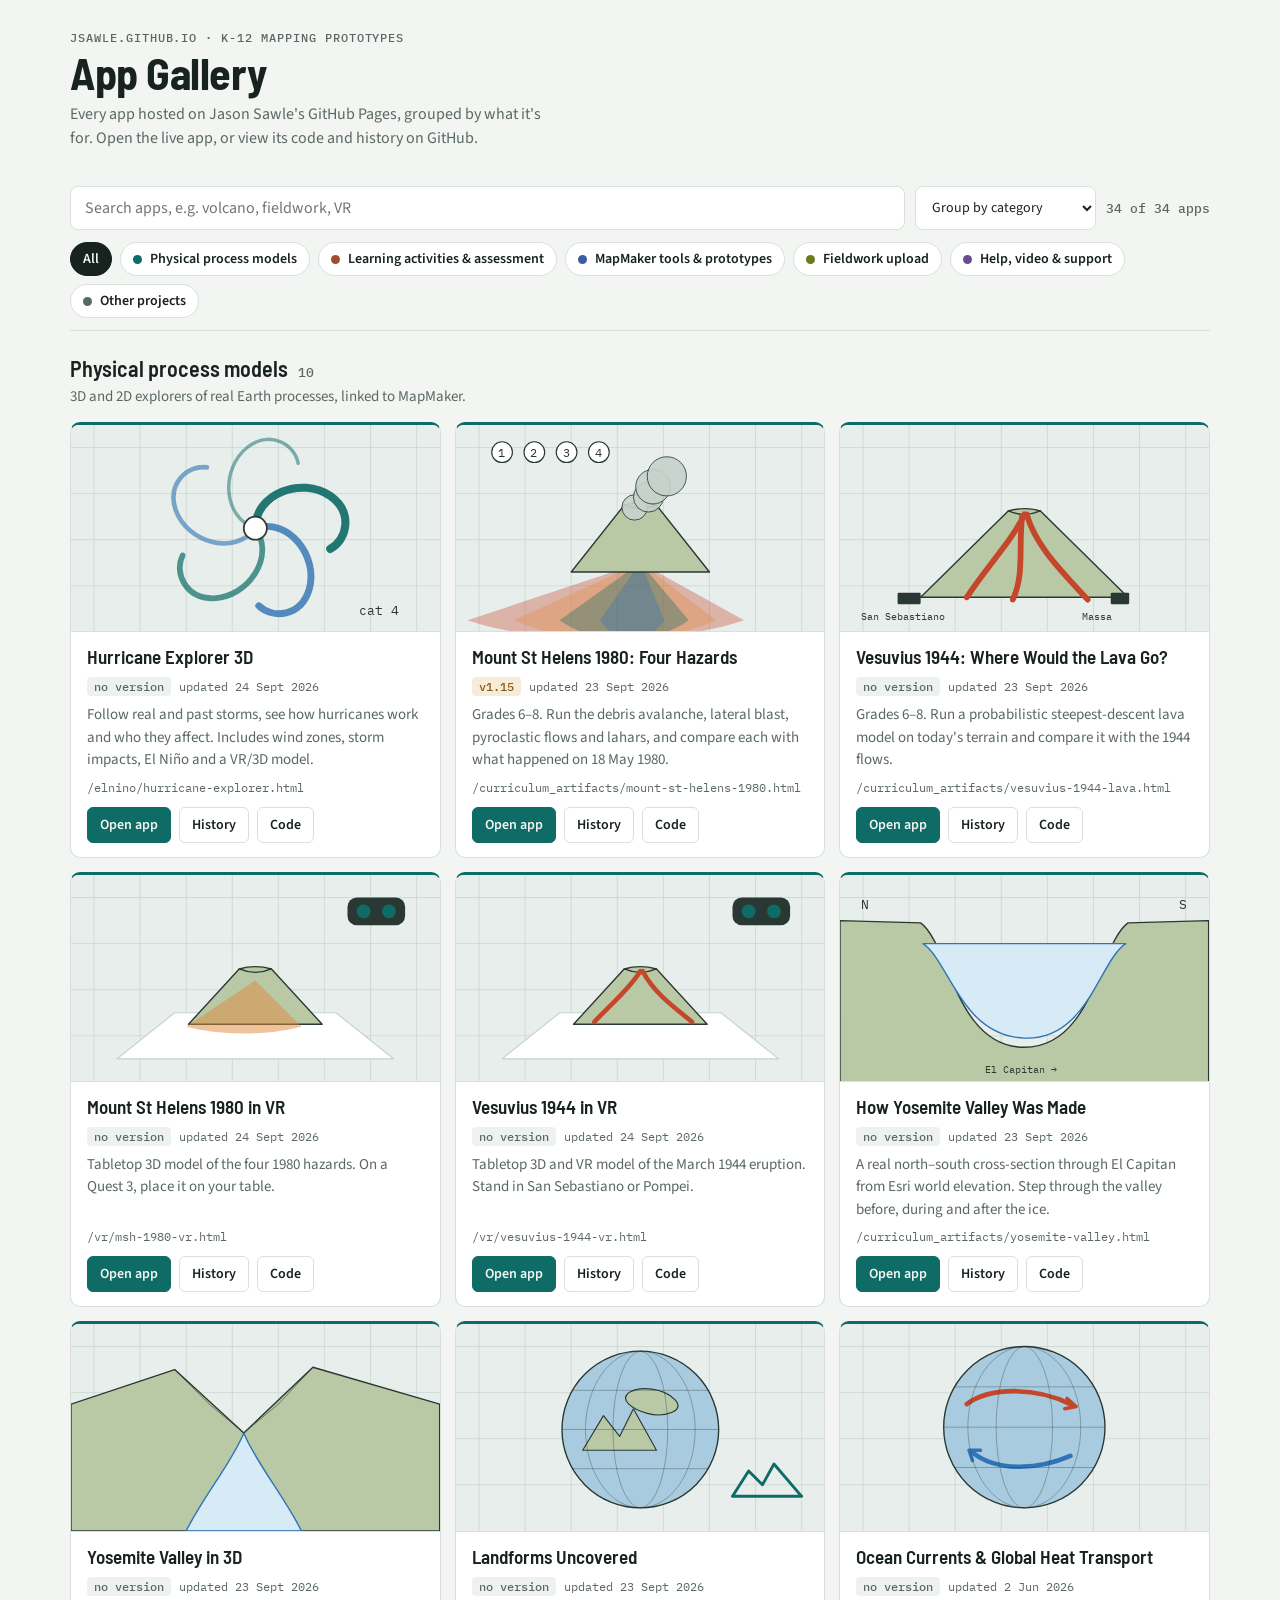
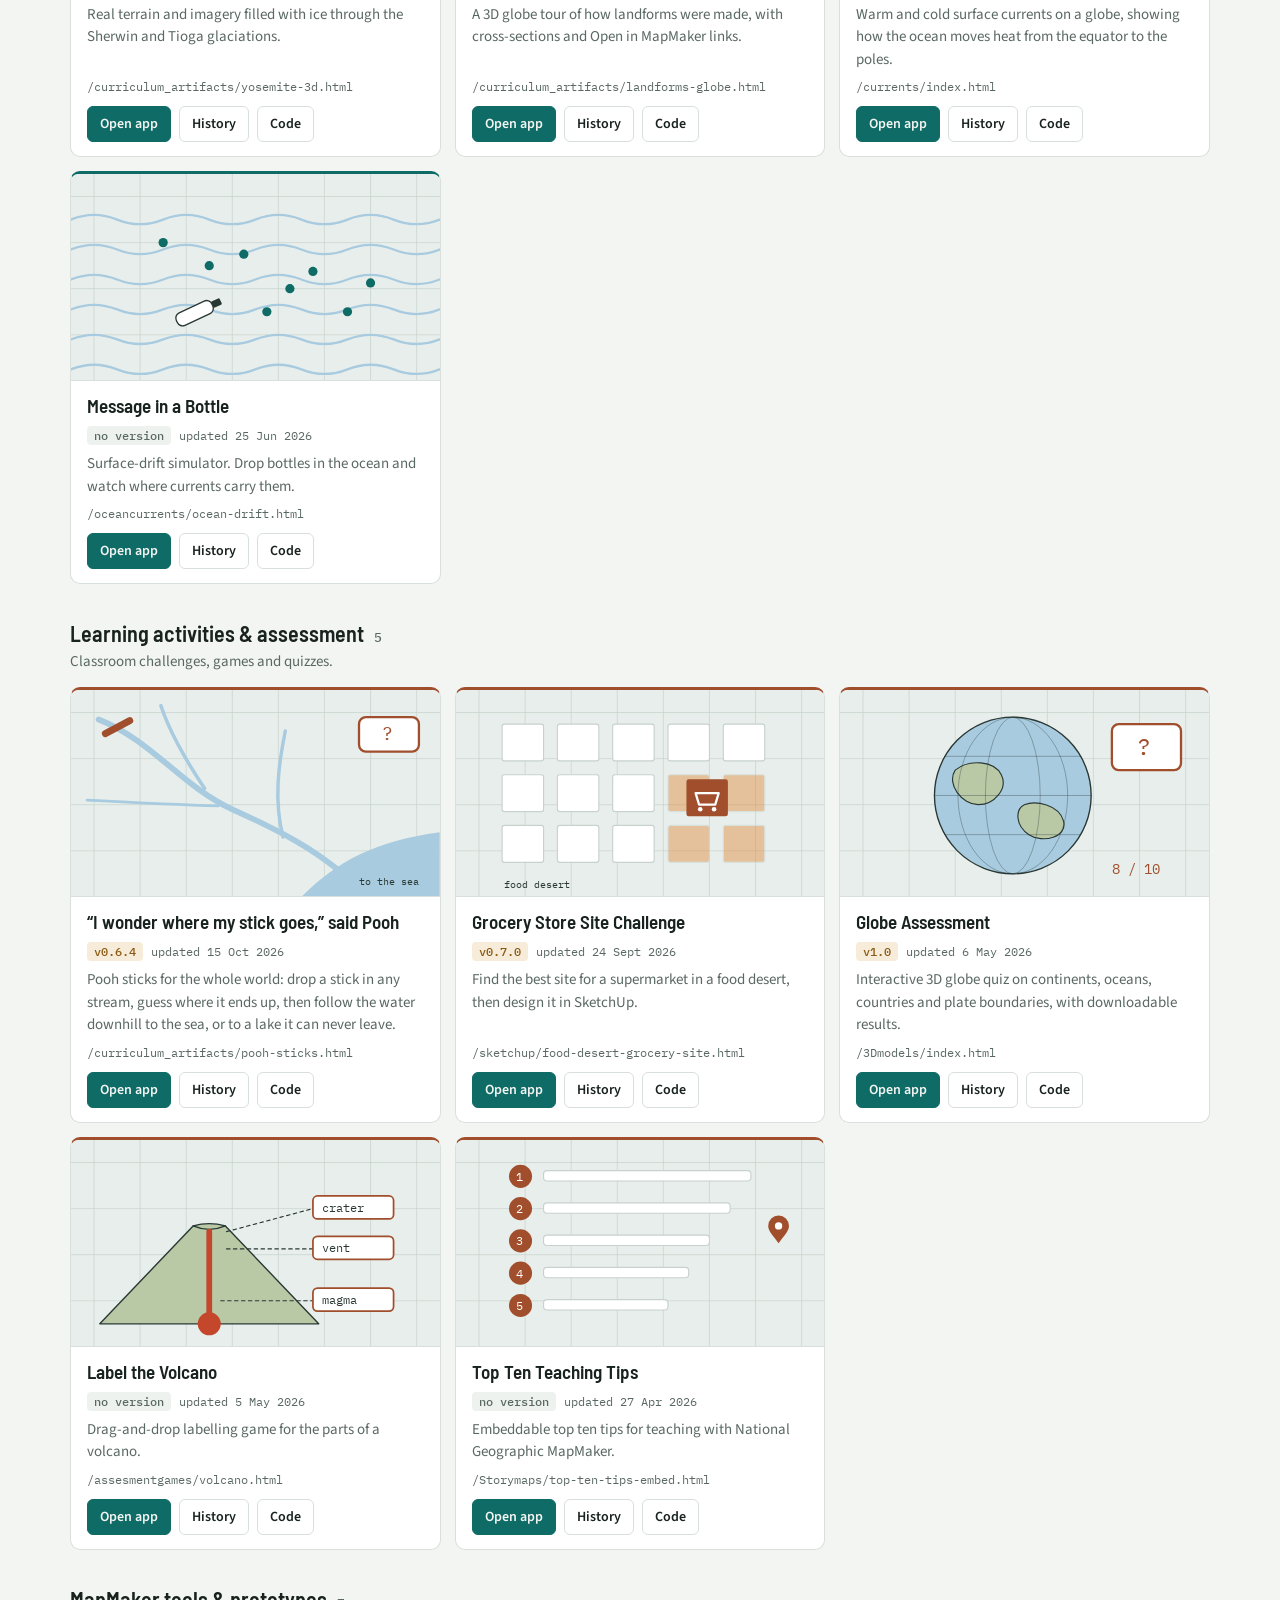
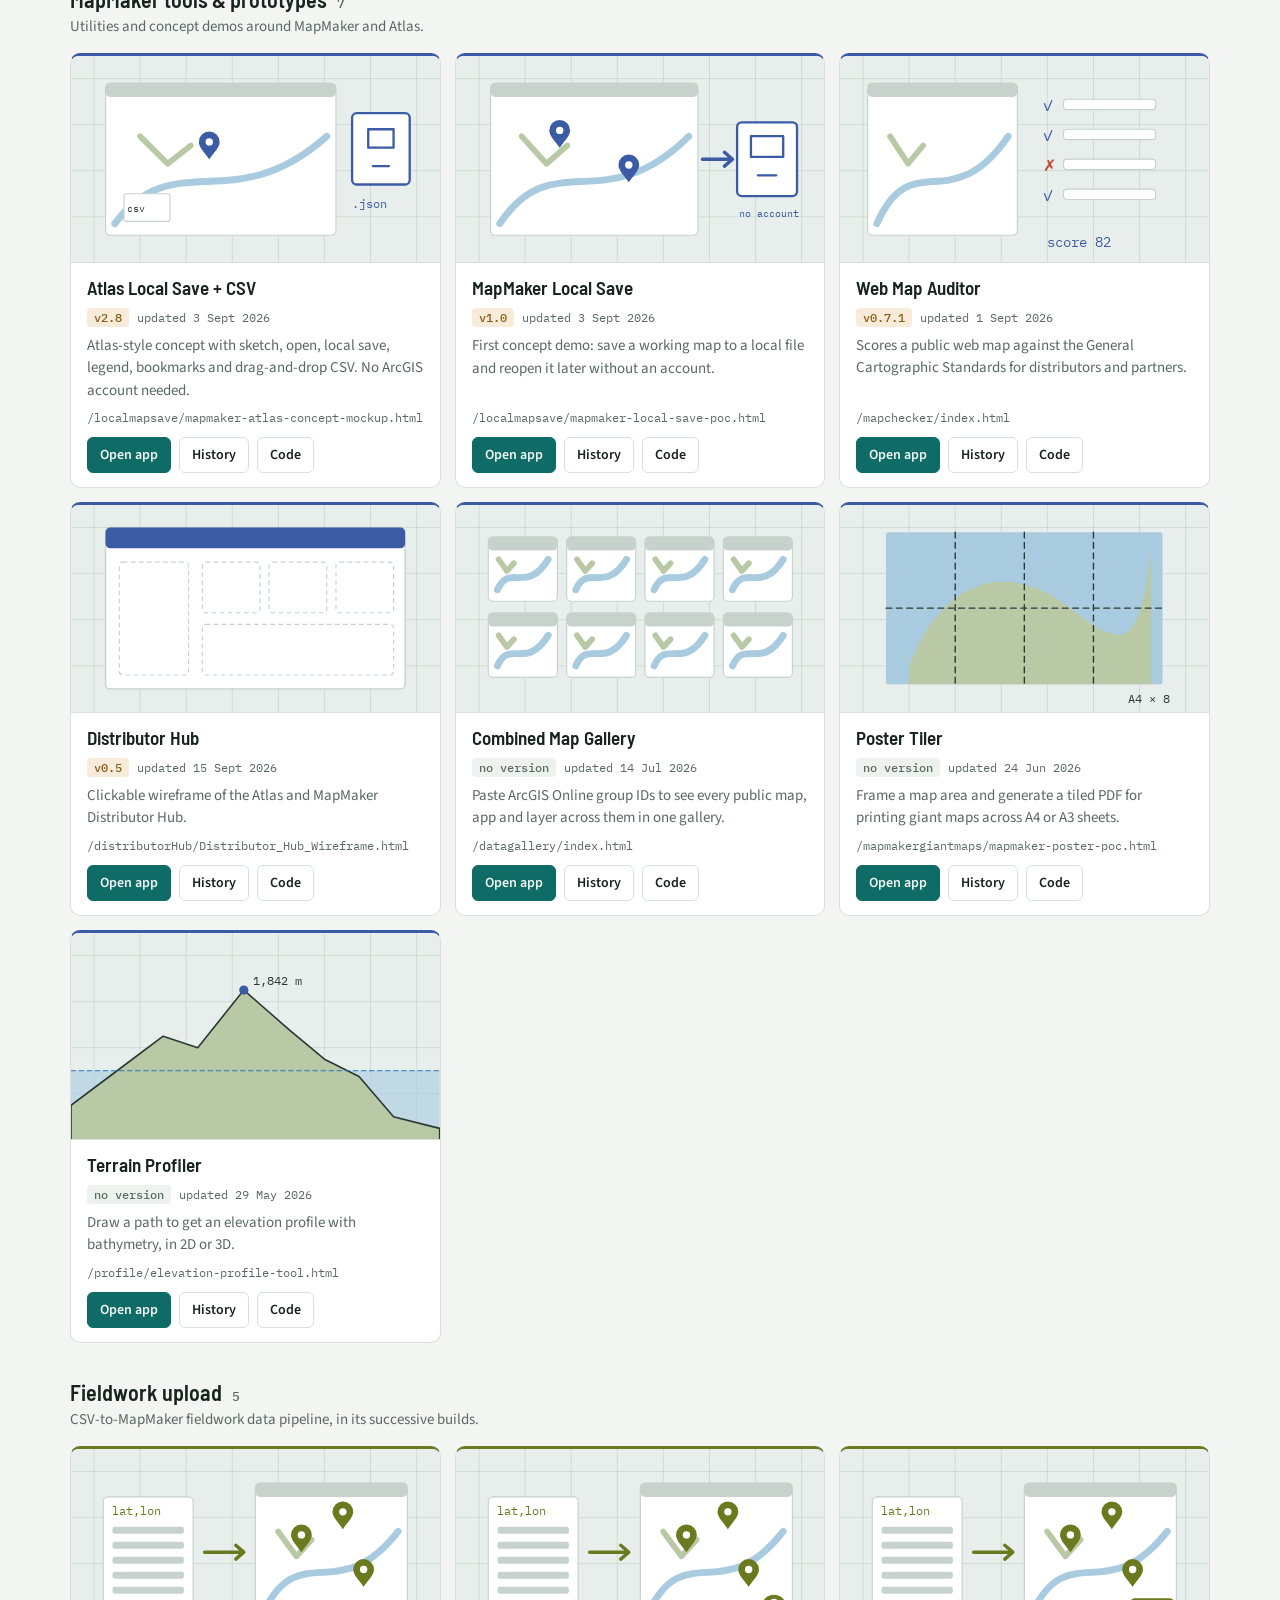
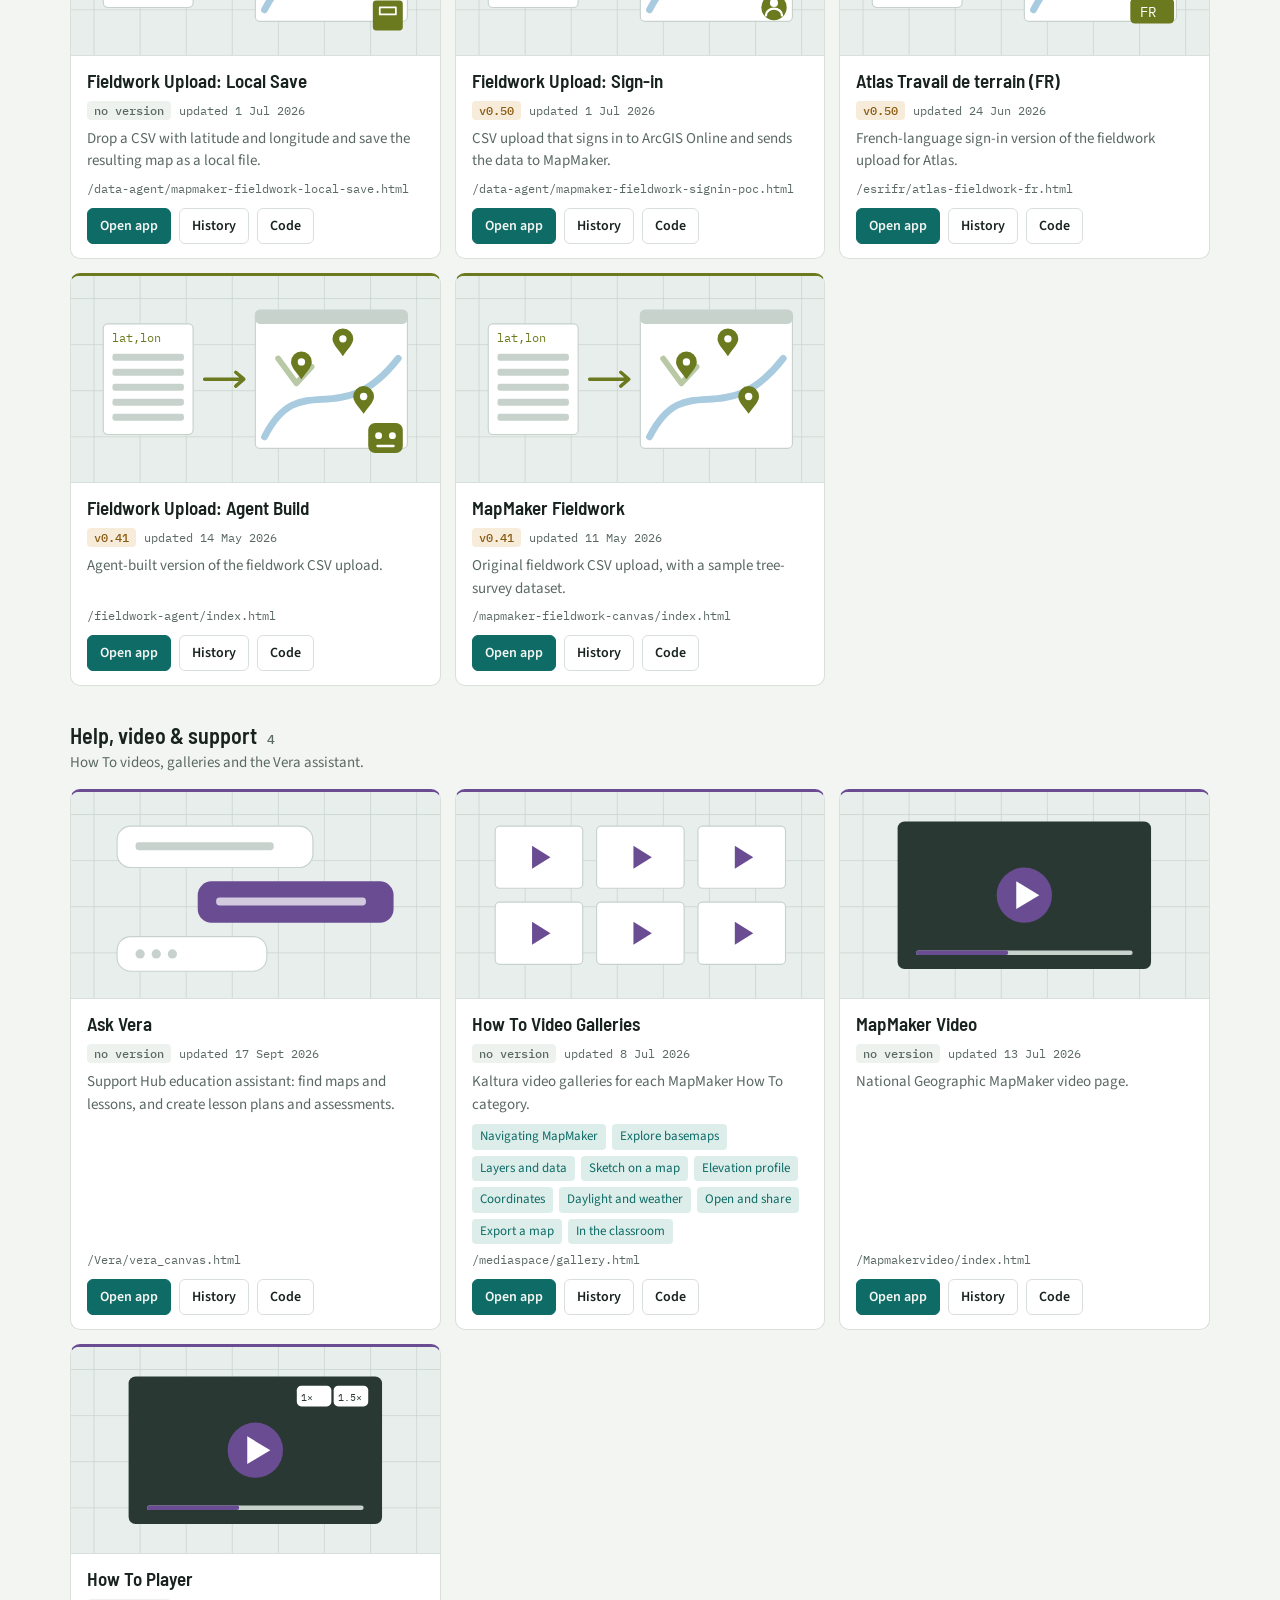
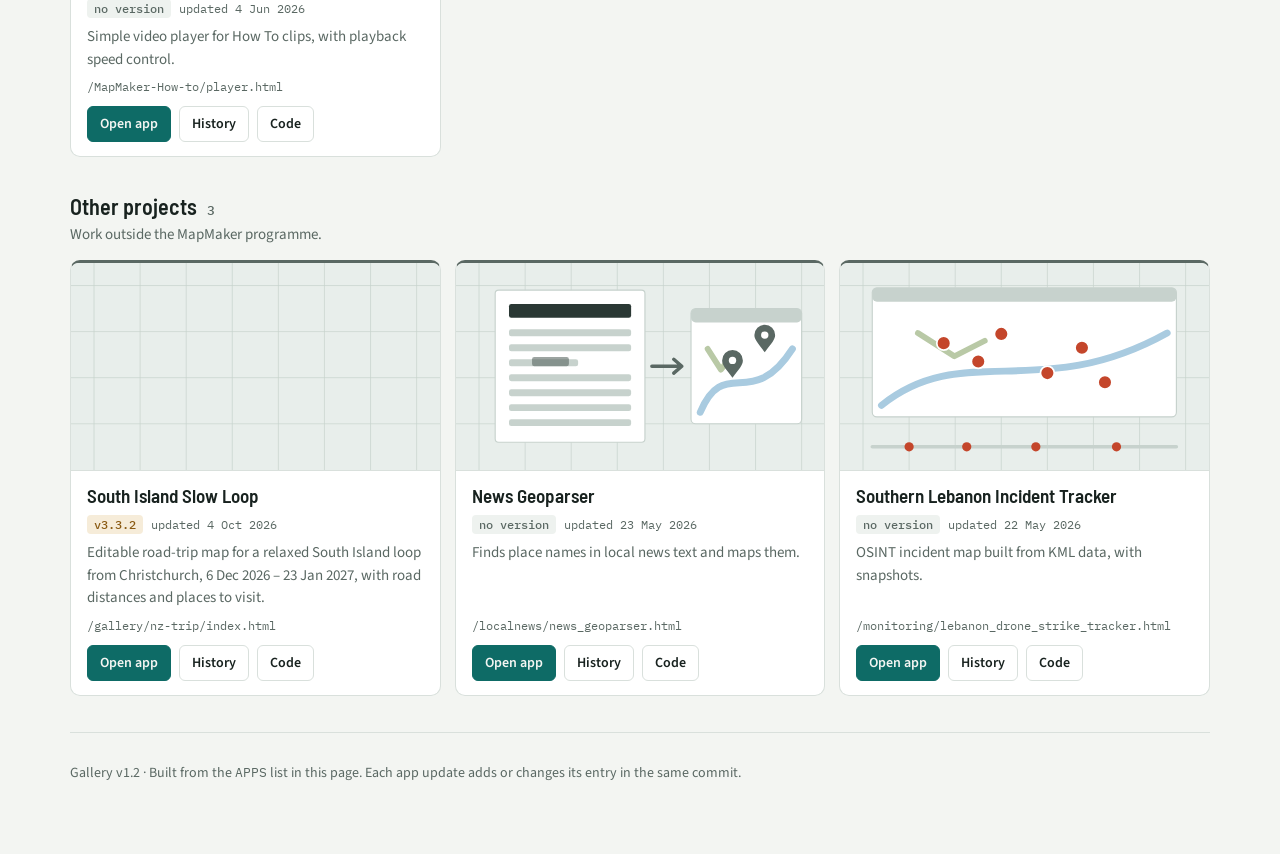
==== index.html @ 04ed4197 "Gallery: Pooh sticks card to v0.6.4 Co-Authored-By: Claude Opus 5.5 <noreply@anthropic.com> Claude-S" ====
<!doctype html>
<html lang="en"><head><meta charset="utf-8"><meta name="viewport" content="width=device-width,initial-scale=1,viewport-fit=cover">
<title>Jason's App Gallery</title>
<link rel="preconnect" href="https://fonts.googleapis.com">
<link rel="preconnect" href="https://fonts.gstatic.com" crossorigin>
<link rel="stylesheet" href="https://fonts.googleapis.com/css2?family=Barlow+Semi+Condensed:wght@500;600;700&family=Source+Sans+3:wght@400;600&family=IBM+Plex+Mono:wght@400;500&display=swap">
<style>
:root{
  --bg:#F3F5F2; --surface:#FFFFFF; --ink:#18221F; --muted:#5A6863; --line:#D9E0DC;
  --accent:#0E6B66; --accent-soft:#DCEDEA; --chip:#EEF2EF; --ver:#8A5A12; --ver-bg:#F6ECD9;
  --c-process:#0E6B66; --c-tools:#3B5BA5; --c-field:#6B7A1E; --c-learn:#A04E2C; --c-help:#6A4C93; --c-other:#5A6863;
  --display:"Barlow Semi Condensed","Arial Narrow",system-ui,sans-serif;
  --body:"Source Sans 3",system-ui,-apple-system,"Segoe UI",sans-serif;
  --mono:"IBM Plex Mono",ui-monospace,Menlo,Consolas,monospace;
}
@media (prefers-color-scheme:dark){:root:not([data-theme="light"]){
  color-scheme:dark;
  --bg:#101614; --surface:#18201D; --ink:#E4EBE8; --muted:#97A6A0; --line:#2A3531;
  --accent:#5CC3B9; --accent-soft:#1D3431; --chip:#212B28; --ver:#E3B568; --ver-bg:#33291A;
  --c-process:#5CC3B9; --c-tools:#8EA8E6; --c-field:#B9C766; --c-learn:#E39472; --c-help:#B79BDF; --c-other:#97A6A0;
}}
:root[data-theme="dark"]{
  color-scheme:dark;
  --bg:#101614; --surface:#18201D; --ink:#E4EBE8; --muted:#97A6A0; --line:#2A3531;
  --accent:#5CC3B9; --accent-soft:#1D3431; --chip:#212B28; --ver:#E3B568; --ver-bg:#33291A;
  --c-process:#5CC3B9; --c-tools:#8EA8E6; --c-field:#B9C766; --c-learn:#E39472; --c-help:#B79BDF; --c-other:#97A6A0;
}
*{box-sizing:border-box}
body{background:var(--bg);color:var(--ink);font:16px/1.5 var(--body);margin:0}
.wrap{max-width:1180px;margin:0 auto;padding-inline:20px;padding-block:32px 56px}
header{display:grid;gap:6px;margin-bottom:24px}
.eyebrow{font:500 12px/1 var(--mono);letter-spacing:.08em;text-transform:uppercase;color:var(--muted)}
h1{font:700 clamp(30px,5vw,44px)/1.05 var(--display);margin:0;letter-spacing:-.01em;text-wrap:balance}
.lede{color:var(--muted);margin:0;max-width:62ch}
.controls{display:grid;gap:12px;position:sticky;top:env(safe-area-inset-top,0px);z-index:5;background:var(--bg);padding-block:12px;border-bottom:1px solid var(--line);margin-bottom:24px}
.search{display:flex;gap:10px;flex-wrap:wrap;align-items:center}
#q{flex:1 1 260px;min-width:0;font:16px var(--body);padding:10px 14px;border:1px solid var(--line);border-radius:8px;background:var(--surface);color:var(--ink)}
#q:focus-visible,button:focus-visible,a:focus-visible,select:focus-visible{outline:2px solid var(--accent);outline-offset:2px}
#sort{font:14px var(--body);padding:10px 12px;border:1px solid var(--line);border-radius:8px;background:var(--surface);color:var(--ink)}
.count{font:500 13px var(--mono);color:var(--muted);white-space:nowrap}
.chips{display:flex;gap:8px;flex-wrap:wrap}
.chip{font:600 14px var(--body);padding:6px 12px;border-radius:999px;border:1px solid var(--line);background:var(--surface);color:var(--ink);cursor:pointer;display:inline-flex;gap:8px;align-items:center}
.chip .dot{width:9px;height:9px;border-radius:50%;background:var(--cc,var(--muted))}
.chip[aria-pressed="true"]{background:var(--ink);color:var(--bg);border-color:var(--ink)}
section{margin-bottom:36px}
section h2{font:600 22px/1.2 var(--display);margin:0 0 4px;display:flex;gap:10px;align-items:baseline}
section h2 .n{font:500 13px var(--mono);color:var(--muted)}
section .sub{color:var(--muted);margin:0 0 14px;font-size:15px}
.grid{display:grid;grid-template-columns:repeat(auto-fill,minmax(280px,1fr));gap:14px}
.card{background:var(--surface);border:1px solid var(--line);border-radius:10px;padding:16px 16px 14px;display:flex;flex-direction:column;gap:8px;border-top:3px solid var(--cc)}
.card h3{font:600 19px/1.2 var(--display);margin:0}
.card h3 a{color:var(--ink);text-decoration:none}
.card h3 a:hover{color:var(--accent);text-decoration:underline}
.card p{margin:0;color:var(--muted);font-size:15px;flex:1}
.meta{display:flex;gap:8px;flex-wrap:wrap;align-items:center;font:12px var(--mono);color:var(--muted)}
.ver{background:var(--ver-bg);color:var(--ver);padding:2px 7px;border-radius:4px;font-weight:500}
.ver.none{background:var(--chip);color:var(--muted)}
.path{font:12px var(--mono);color:var(--muted);overflow-wrap:anywhere}
.actions{display:flex;gap:8px;flex-wrap:wrap;margin-top:4px}
.btn{font:600 14px var(--body);text-decoration:none;padding:7px 12px;border-radius:6px;border:1px solid var(--line);color:var(--ink);background:var(--surface)}
.btn.primary{background:var(--accent);border-color:var(--accent);color:var(--bg)}
.btn:hover{border-color:var(--accent)}
.sublinks{display:flex;flex-wrap:wrap;gap:6px}
.sublinks a{font-size:13px;color:var(--accent);background:var(--accent-soft);padding:3px 8px;border-radius:4px;text-decoration:none}
.sublinks a:hover{text-decoration:underline}
.empty{color:var(--muted);padding:24px 0}
.thumb{display:block;margin:-16px -16px 6px;aspect-ratio:16/9;max-width:calc(100% + 32px);overflow:hidden;border-radius:7px 7px 0 0;background:var(--tbg);border-bottom:1px solid var(--line)}
.thumb svg,.thumb img{display:block;width:100%;height:100%;object-fit:cover}
:root{--tbg:#E8EEEB;--t-line:#C7D2CD;--t-paper:#FFFFFF;--t-ink:#2A3834;--t-hot:#C4462B;--t-warm:#E08A3C;--t-cold:#2F74B5;--t-ice:#D6EBF5;--t-land:#B9C9A6;--t-water:#A9CBE0}
@media (prefers-color-scheme:dark){:root:not([data-theme="light"]){--tbg:#1C2522;--t-line:#2E3A36;--t-paper:#25302C;--t-ink:#C9D4CF;--t-hot:#E46B4E;--t-warm:#E9A45F;--t-cold:#6BA6DD;--t-ice:#35505E;--t-land:#4A5A3E;--t-water:#2C4A5E}}
:root[data-theme="dark"]{--tbg:#1C2522;--t-line:#2E3A36;--t-paper:#25302C;--t-ink:#C9D4CF;--t-hot:#E46B4E;--t-warm:#E9A45F;--t-cold:#6BA6DD;--t-ice:#35505E;--t-land:#4A5A3E;--t-water:#2C4A5E}
@media (prefers-reduced-motion:no-preference){.thumb svg{transition:transform .3s}.card:hover .thumb svg{transform:scale(1.03)}}
footer{border-top:1px solid var(--line);padding-top:16px;color:var(--muted);font-size:14px}
footer code{font:13px var(--mono)}
@media (prefers-reduced-motion:no-preference){.card{transition:border-color .15s}.card:hover{border-color:var(--cc)}}
</style>
</head><body>

<div class="wrap">
  <header>
    <span class="eyebrow">jsawle.github.io · K-12 mapping prototypes</span>
    <h1>App Gallery</h1>
    <p class="lede">Every app hosted on Jason Sawle's GitHub Pages, grouped by what it's for. Open the live app, or view its code and history on GitHub.</p>
  </header>

  <div class="controls">
    <div class="search">
      <input id="q" type="search" placeholder="Search apps, e.g. volcano, fieldwork, VR" aria-label="Search apps">
      <select id="sort" aria-label="Sort">
        <option value="group">Group by category</option>
        <option value="recent">Most recently updated</option>
        <option value="name">A–Z</option>
      </select>
      <span class="count" id="count"></span>
    </div>
    <div class="chips" id="chips" role="group" aria-label="Filter by category"></div>
  </div>

  <main id="out"></main>

  <footer>
    <p>Gallery v1.2 · Built from the <code>APPS</code> list in this page. Each app update adds or changes its entry in the same commit.</p>
  </footer>
</div>

<script>
const BASE = "https://jsawle.github.io/";
const GH = "https://github.com/jsawle/";

const CATS = {
  process: {name:"Physical process models", sub:"3D and 2D explorers of real Earth processes, linked to MapMaker.", color:"--c-process"},
  learn:   {name:"Learning activities & assessment", sub:"Classroom challenges, games and quizzes.", color:"--c-learn"},
  tools:   {name:"MapMaker tools & prototypes", sub:"Utilities and concept demos around MapMaker and Atlas.", color:"--c-tools"},
  field:   {name:"Fieldwork upload", sub:"CSV-to-MapMaker fieldwork data pipeline, in its successive builds.", color:"--c-field"},
  help:    {name:"Help, video & support", sub:"How To videos, galleries and the Vera assistant.", color:"--c-help"},
  other:   {name:"Other projects", sub:"Work outside the MapMaker programme.", color:"--c-other"}
};

// One entry per app. version: the app's own version string, or "" if the page doesn't show one yet.
const APPS = [
  // Physical process models
  {cat:"process", title:"Hurricane Explorer 3D", repo:"elnino", path:"hurricane-explorer.html", version:"", updated:"2026-09-24", desc:"Follow real and past storms, see how hurricanes work and who they affect. Includes wind zones, storm impacts, El Niño and a VR/3D model.", tags:"hurricane storm weather el nino vr"},
  {cat:"process", title:"Mount St Helens 1980: Four Hazards", repo:"curriculum_artifacts", path:"mount-st-helens-1980.html", version:"1.15", updated:"2026-09-23", desc:"Grades 6–8. Run the debris avalanche, lateral blast, pyroclastic flows and lahars, and compare each with what happened on 18 May 1980.", tags:"volcano hazard lahar"},
  {cat:"process", title:"Vesuvius 1944: Where Would the Lava Go?", repo:"curriculum_artifacts", path:"vesuvius-1944-lava.html", version:"", updated:"2026-09-23", desc:"Grades 6–8. Run a probabilistic steepest-descent lava model on today's terrain and compare it with the 1944 flows.", tags:"volcano lava hazard"},
  {cat:"process", title:"Mount St Helens 1980 in VR", repo:"vr", path:"msh-1980-vr.html", version:"", updated:"2026-09-24", desc:"Tabletop 3D model of the four 1980 hazards. On a Quest 3, place it on your table.", tags:"volcano vr quest 3d"},
  {cat:"process", title:"Vesuvius 1944 in VR", repo:"vr", path:"vesuvius-1944-vr.html", version:"", updated:"2026-09-24", desc:"Tabletop 3D and VR model of the March 1944 eruption. Stand in San Sebastiano or Pompei.", tags:"volcano vr quest 3d lava"},
  {cat:"process", title:"How Yosemite Valley Was Made", repo:"curriculum_artifacts", path:"yosemite-valley.html", version:"", updated:"2026-09-23", desc:"A real north–south cross-section through El Capitan from Esri world elevation. Step through the valley before, during and after the ice.", tags:"glacier glaciation yosemite cross-section"},
  {cat:"process", title:"Yosemite Valley in 3D", repo:"curriculum_artifacts", path:"yosemite-3d.html", version:"", updated:"2026-09-23", desc:"Real terrain and imagery filled with ice through the Sherwin and Tioga glaciations.", tags:"glacier glaciation yosemite 3d"},
  {cat:"process", title:"Landforms Uncovered", repo:"curriculum_artifacts", path:"landforms-globe.html", version:"", updated:"2026-09-23", desc:"A 3D globe tour of how landforms were made, with cross-sections and Open in MapMaker links.", tags:"landforms globe geology"},
  {cat:"process", title:"Ocean Currents & Global Heat Transport", repo:"currents", path:"index.html", version:"", updated:"2026-06-02", desc:"Warm and cold surface currents on a globe, showing how the ocean moves heat from the equator to the poles.", tags:"ocean currents climate globe"},
  {cat:"process", title:"Message in a Bottle", repo:"oceancurrents", path:"ocean-drift.html", version:"", updated:"2026-06-25", desc:"Surface-drift simulator. Drop bottles in the ocean and watch where currents carry them.", tags:"ocean drift currents simulation"},

  // Learning activities
  {cat:"learn", title:"“I wonder where my stick goes,” said Pooh", repo:"curriculum_artifacts", path:"pooh-sticks.html", version:"0.6.4", updated:"2026-10-15", desc:"Pooh sticks for the whole world: drop a stick in any stream, guess where it ends up, then follow the water downhill to the sea, or to a lake it can never leave.", tags:"rivers stream drainage basin watershed sea ocean game poohsticks pooh prediction elevation flow"},
  {cat:"learn", title:"Grocery Store Site Challenge", repo:"sketchup", path:"food-desert-grocery-site.html", version:"0.7.0", updated:"2026-09-24", desc:"Find the best site for a supermarket in a food desert, then design it in SketchUp.", tags:"sketchup food desert site selection 3d"},
  {cat:"learn", title:"Globe Assessment", repo:"3Dmodels", path:"index.html", version:"1.0", updated:"2026-05-06", desc:"Interactive 3D globe quiz on continents, oceans, countries and plate boundaries, with downloadable results.", tags:"quiz assessment globe plates"},
  {cat:"learn", title:"Label the Volcano", repo:"assesmentgames", path:"volcano.html", version:"", updated:"2026-05-05", desc:"Drag-and-drop labelling game for the parts of a volcano.", tags:"volcano game assessment"},
  {cat:"learn", title:"Top Ten Teaching Tips", repo:"Storymaps", path:"top-ten-tips-embed.html", version:"", updated:"2026-04-27", desc:"Embeddable top ten tips for teaching with National Geographic MapMaker.", tags:"teaching tips storymap"},

  // Tools & prototypes
  {cat:"tools", title:"Atlas Local Save + CSV", repo:"localmapsave", path:"mapmaker-atlas-concept-mockup.html", version:"2.8", updated:"2026-09-03", desc:"Atlas-style concept with sketch, open, local save, legend, bookmarks and drag-and-drop CSV. No ArcGIS account needed.", tags:"local save coppa account csv atlas"},
  {cat:"tools", title:"MapMaker Local Save", repo:"localmapsave", path:"mapmaker-local-save-poc.html", version:"1.0", updated:"2026-09-03", desc:"First concept demo: save a working map to a local file and reopen it later without an account.", tags:"local save coppa account"},
  {cat:"tools", title:"Web Map Auditor", repo:"mapchecker", path:"index.html", version:"0.7.1", updated:"2026-09-01", desc:"Scores a public web map against the General Cartographic Standards for distributors and partners.", tags:"quality checker audit cartography distributor"},
  {cat:"tools", title:"Distributor Hub", repo:"distributorHub", path:"Distributor_Hub_Wireframe.html", version:"0.5", updated:"2026-09-15", desc:"Clickable wireframe of the Atlas and MapMaker Distributor Hub.", tags:"distributor wireframe hub"},
  {cat:"tools", title:"Combined Map Gallery", repo:"datagallery", path:"index.html", version:"", updated:"2026-07-14", desc:"Paste ArcGIS Online group IDs to see every public map, app and layer across them in one gallery.", tags:"gallery groups agol"},
  {cat:"tools", title:"Poster Tiler", repo:"mapmakergiantmaps", path:"mapmaker-poster-poc.html", version:"", updated:"2026-06-24", desc:"Frame a map area and generate a tiled PDF for printing giant maps across A4 or A3 sheets.", tags:"poster print giant maps pdf"},
  {cat:"tools", title:"Terrain Profiler", repo:"profile", path:"elevation-profile-tool.html", version:"", updated:"2026-05-29", desc:"Draw a path to get an elevation profile with bathymetry, in 2D or 3D.", tags:"elevation profile terrain bathymetry"},

  // Fieldwork
  {cat:"field", title:"Fieldwork Upload: Local Save", repo:"data-agent", path:"mapmaker-fieldwork-local-save.html", version:"", updated:"2026-07-01", desc:"Drop a CSV with latitude and longitude and save the resulting map as a local file.", tags:"fieldwork csv upload local save"},
  {cat:"field", title:"Fieldwork Upload: Sign-in", repo:"data-agent", path:"mapmaker-fieldwork-signin-poc.html", version:"0.50", updated:"2026-07-01", desc:"CSV upload that signs in to ArcGIS Online and sends the data to MapMaker.", tags:"fieldwork csv upload sign-in"},
  {cat:"field", title:"Atlas Travail de terrain (FR)", repo:"esrifr", path:"atlas-fieldwork-fr.html", version:"0.50", updated:"2026-06-24", desc:"French-language sign-in version of the fieldwork upload for Atlas.", tags:"fieldwork french francais csv"},
  {cat:"field", title:"Fieldwork Upload: Agent Build", repo:"fieldwork-agent", path:"index.html", version:"0.41", updated:"2026-05-14", desc:"Agent-built version of the fieldwork CSV upload.", tags:"fieldwork csv agent"},
  {cat:"field", title:"MapMaker Fieldwork", repo:"mapmaker-fieldwork-canvas", path:"index.html", version:"0.41", updated:"2026-05-11", desc:"Original fieldwork CSV upload, with a sample tree-survey dataset.", tags:"fieldwork csv canvas"},

  // Help & video
  {cat:"help", title:"Ask Vera", repo:"Vera", path:"vera_canvas.html", version:"", updated:"2026-09-17", desc:"Support Hub education assistant: find maps and lessons, and create lesson plans and assessments.", tags:"vera copilot assistant ai"},
  {cat:"help", title:"How To Video Galleries", repo:"mediaspace", path:"gallery.html", version:"", updated:"2026-07-08", desc:"Kaltura video galleries for each MapMaker How To category.", tags:"video how to kaltura mediaspace",
    sub:[["Navigating MapMaker","navigating-mapmaker.html"],["Explore basemaps","explore-basemaps.html"],["Layers and data","explore-layers-and-data.html"],["Sketch on a map","sketch-on-a-map.html"],["Elevation profile","create-an-elevation-profile.html"],["Coordinates","measuring-and-using-coordinates.html"],["Daylight and weather","simulate-daylight-and-weather.html"],["Open and share","open-and-share-maps.html"],["Export a map","export-a-map.html"],["In the classroom","mapmaker-in-the-classroom.html"]]},
  {cat:"help", title:"MapMaker Video", repo:"Mapmakervideo", path:"index.html", version:"", updated:"2026-07-13", desc:"National Geographic MapMaker video page.", tags:"video"},
  {cat:"help", title:"How To Player", repo:"MapMaker-How-to", path:"player.html", version:"", updated:"2026-06-04", desc:"Simple video player for How To clips, with playback speed control.", tags:"video player how to"},

  // Other
  {cat:"other", title:"South Island Slow Loop", repo:"gallery", path:"nz-trip/index.html", version:"3.3.2", updated:"2026-10-04", desc:"Editable road-trip map for a relaxed South Island loop from Christchurch, 6 Dec 2026 – 23 Jan 2027, with road distances and places to visit.", tags:"new zealand travel itinerary road trip maplibre"},
  {cat:"other", title:"News Geoparser", repo:"localnews", path:"news_geoparser.html", version:"", updated:"2026-05-23", desc:"Finds place names in local news text and maps them.", tags:"news nlp geoparse"},
  {cat:"other", title:"Southern Lebanon Incident Tracker", repo:"monitoring", path:"lebanon_drone_strike_tracker.html", version:"", updated:"2026-05-22", desc:"OSINT incident map built from KML data, with snapshots.", tags:"osint incidents tracker"}
];

// Thumbnail illustration per app (repo/path -> motif). Add `img:"thumbs/name.png"` to an APPS entry to use a real screenshot instead.
const THUMBS = {
  "elnino/hurricane-explorer.html":"hurricane",
  "curriculum_artifacts/mount-st-helens-1980.html":"hazards",
  "curriculum_artifacts/vesuvius-1944-lava.html":"lava",
  "vr/msh-1980-vr.html":"vrhazards",
  "vr/vesuvius-1944-vr.html":"vrlava",
  "curriculum_artifacts/yosemite-valley.html":"xsec",
  "curriculum_artifacts/yosemite-3d.html":"valley3d",
  "curriculum_artifacts/landforms-globe.html":"landforms",
  "currents/index.html":"currents",
  "oceancurrents/ocean-drift.html":"drift",
  "sketchup/food-desert-grocery-site.html":"grocery",
  "3Dmodels/index.html":"quizglobe",
  "assesmentgames/volcano.html":"labelvolcano",
  "Storymaps/top-ten-tips-embed.html":"tips",
  "localmapsave/mapmaker-atlas-concept-mockup.html":"atlassave",
  "localmapsave/mapmaker-local-save-poc.html":"localsave",
  "mapchecker/index.html":"audit",
  "distributorHub/Distributor_Hub_Wireframe.html":"wireframe",
  "datagallery/index.html":"tiles",
  "mapmakergiantmaps/mapmaker-poster-poc.html":"poster",
  "profile/elevation-profile-tool.html":"profile",
  "data-agent/mapmaker-fieldwork-local-save.html":"fieldsave",
  "data-agent/mapmaker-fieldwork-signin-poc.html":"fieldsignin",
  "esrifr/atlas-fieldwork-fr.html":"fieldfr",
  "fieldwork-agent/index.html":"fieldagent",
  "mapmaker-fieldwork-canvas/index.html":"field",
  "Vera/vera_canvas.html":"chat",
  "mediaspace/gallery.html":"videogrid",
  "Mapmakervideo/index.html":"video",
  "MapMaker-How-to/player.html":"player",
  "localnews/news_geoparser.html":"news",
  "monitoring/lebanon_drone_strike_tracker.html":"incidents",
  "curriculum_artifacts/pooh-sticks.html":"rivers"
};

// Tiny SVG helpers. Scene is 320×180.
const V = n => `var(--${n})`;
const P = (d, f="none", s="none", w=0, x="") => `<path d="${d}" fill="${f}" stroke="${s}" stroke-width="${w}" stroke-linecap="round" stroke-linejoin="round" ${x}/>`;
const C = (cx,cy,r,f,s="none",w=0,x="") => `<circle cx="${cx}" cy="${cy}" r="${r}" fill="${f}" stroke="${s}" stroke-width="${w}" ${x}/>`;
const R = (x,y,w,h,f,rx=3,s="none",sw=0,e="") => `<rect x="${x}" y="${y}" width="${w}" height="${h}" rx="${rx}" fill="${f}" stroke="${s}" stroke-width="${sw}" ${e}/>`;
const T = (x,y,t,sz=11,f=V("t-ink"),e="") => `<text x="${x}" y="${y}" font-family="IBM Plex Mono,monospace" font-size="${sz}" fill="${f}" ${e}>${t}</text>`;
const grid = () => { let g=""; for(let x=20;x<320;x+=40) g+=P(`M${x} 0V180`,"none",V("t-line"),.6); for(let y=20;y<180;y+=40) g+=P(`M0 ${y}H320`,"none",V("t-line"),.6); return g; };
const pin = (x,y,f=V("cc")) => P(`M${x} ${y}c-6-8-9-11-9-15a9 9 0 0 1 18 0c0 4-3 7-9 15z`, f) + C(x,y-15,3.2,V("t-paper"));
const cone = (cx,base,h,w) => P(`M${cx-w} ${base}L${cx-14} ${base-h}Q${cx} ${base-h-4} ${cx+14} ${base-h}L${cx+w} ${base}Z`, V("t-land"), V("t-ink"), 1.2) + P(`M${cx-14} ${base-h}Q${cx} ${base-h+6} ${cx+14} ${base-h}`,"none",V("t-ink"),1.2);
const plume = (cx,top) => [0,1,2,3].map(i=>C(cx-10+i*8+(i%2)*4, top-10-i*9, 11+i*2, V("t-line"), V("t-ink"), .8, 'opacity=".9"')).join("");
const mapWin = (x,y,w,h) => R(x,y,w,h,V("t-paper"),4,V("t-line"),1) + R(x,y,w,12,V("t-line"),4) + P(`M${x+8} ${y+h-10}C${x+w*.3} ${y+h*.4} ${x+w*.55} ${y+h*.9} ${x+w-8} ${y+h*.35}`,"none",V("t-water"),6) + P(`M${x+w*.15} ${y+h*.35}l${w*.12} ${h*.18}l${w*.1} -${h*.12}`,"none",V("t-land"),5);
const csv = (x,y) => R(x,y,78,96,V("t-paper"),4,V("t-line"),1) + T(x+8,y+16,"lat,lon",10,V("cc")) + [0,1,2,3,4].map(i=>R(x+8,y+26+i*13,62,6,V("t-line"),2)).join("") ;
const arrow = (x1,y,x2) => P(`M${x1} ${y}H${x2}M${x2-7} ${y-6}L${x2} ${y}L${x2-7} ${y+6}`,"none",V("cc"),3);
const globe = (cx,cy,r,extra="") => C(cx,cy,r,V("t-water"),V("t-ink"),1.2) + extra + [0.35,0.7].map(k=>P(`M${cx} ${cy-r}A${r*k} ${r} 0 0 0 ${cx} ${cy+r}A${r*k} ${r} 0 0 0 ${cx} ${cy-r}`,"none",V("t-ink"),.6,'opacity=".5"')).join("") + P(`M${cx-r} ${cy}H${cx+r}M${cx-r*.87} ${cy-r/2}H${cx+r*.87}M${cx-r*.87} ${cy+r/2}H${cx+r*.87}`,"none",V("t-ink"),.6,'opacity=".5"');
const headset = (x,y) => R(x,y,50,24,V("t-ink"),8) + C(x+14,y+12,6,V("cc")) + C(x+36,y+12,6,V("cc"));
const table = () => P("M40 160L90 120H230L280 160Z", V("t-paper"), V("t-line"), 1);

const SCENES = {
  hurricane(){ let s=grid(); for(let i=0;i<5;i++) s+=P("M160 90C160 60 200 45 225 62C245 76 240 100 225 108",`none`,i%2?V("t-cold"):V("cc"),7-i,`transform="rotate(${i*72} 160 90)" opacity="${.9-i*.1}"`); return s+C(160,90,10,V("t-paper"),V("t-ink"),1.5)+T(250,165,"cat 4",11); },
  hazards(){ const z=[["t-hot",150],["t-warm",110],["cc",70],["t-cold",35]]; let s=grid(); z.forEach(([c,a],i)=>s+=P(`M160 120L${160-a} ${170}A${a} 40 0 0 0 ${160+a*.6} 170Z`,V(c),"none",0,'opacity=".35"')); s+=cone(160,128,58,60)+plume(165,82); [1,2,3,4].forEach((n,i)=>s+=C(40+i*28,24,9,V("t-paper"),V("t-ink"),1)+T(36.5+i*28,28,n,10)); return s; },
  lava(){ let s=grid()+cone(160,150,75,90); ["M160 78C150 100 130 120 110 150","M162 78C170 105 190 125 215 152","M158 80C155 110 160 130 150 152"].forEach(d=>s+=P(d,"none",V("t-hot"),5)); return s+R(50,146,20,10,V("t-ink"),1)+R(235,146,16,10,V("t-ink"),1)+T(18,170,"San Sebastiano",9)+T(210,170,"Massa",9); },
  vrhazards(){ return grid()+table()+`<g transform="translate(0,-18)">`+cone(160,148,48,58)+P("M160 110L100 150A70 20 0 0 0 200 150Z",V("t-warm"),"none",0,'opacity=".5"')+`</g>`+headset(240,20); },
  vrlava(){ return grid()+table()+`<g transform="translate(0,-18)">`+cone(160,148,48,58)+P("M160 102C150 118 135 130 120 146M162 102C172 120 185 130 205 146","none",V("t-hot"),4)+`</g>`+headset(240,20); },
  xsec(){ return grid()+P("M0 40L70 42C95 60 100 150 160 150S225 60 250 42L320 40V180H0Z",V("t-land"),V("t-ink"),1.2)+P("M72 60C95 75 105 140 160 142S225 75 248 60Z",V("t-ice"),V("t-cold"),1.2)+T(18,30,"N",11)+T(294,30,"S",11)+T(126,172,"El Capitan →",9); },
  valley3d(){ return grid()+P("M0 70L90 40L150 95L210 38L320 70V180H0Z",V("t-land"),V("t-ink"),1.2)+P("M150 95C140 120 115 150 100 180H200C185 150 160 120 150 95Z",V("t-ice"),V("t-cold"),1.2)+P("M90 40L120 70L150 95M210 38L180 70L150 95","none",V("t-ink"),.8,'opacity=".6"'); },
  landforms(){ return grid()+globe(160,92,68, P("M110 110l18-30 14 18 12-24 20 36Z",V("t-land"),V("t-ink"),1)+P("M150 60c10-6 30-4 40 6s-10 16-24 12-24-12-16-18z",V("t-land"),V("t-ink"),1)) + P("M240 150H300M240 150l14-22 12 12 10-18 24 28","none",V("cc"),2.5); },
  currents(){ return grid()+globe(160,90,70, P("M110 70C130 55 170 55 200 70","none",V("t-hot"),4)+P("M205 72l-8-7M205 72l-10 2","none",V("t-hot"),3)+P("M200 115C170 128 135 128 115 112","none",V("t-cold"),4)+P("M112 110l10 0M112 110l3 9","none",V("t-cold"),3)); },
  drift(){ let s=grid(); for(let y=40;y<180;y+=26) s+=P(`M0 ${y}q20-8 40 0t40 0t40 0t40 0t40 0t40 0t40 0t40 0`,"none",V("t-water"),2); [[80,60],[120,80],[150,70],[190,100],[210,85],[240,120],[170,120],[260,95]].forEach(([x,y])=>s+=C(x,y,4,V("cc"))); return s+`<g transform="rotate(-25 110 120)">`+R(90,114,34,12,V("t-paper"),5,V("t-ink"),1.2)+R(124,117,8,6,V("t-ink"),1)+`</g>`; },
  grocery(){ let s=grid(); for(let i=0;i<5;i++) for(let j=0;j<3;j++) s+=R(40+i*48,30+j*44,36,32,(i>=3&&j>=1)?V("t-warm"):V("t-paper"),2,V("t-line"),1,(i>=3&&j>=1)?'opacity=".45"':""); return s+R(200,78,36,32,V("cc"),2)+P("M208 90h20l-3 10h-14z","none",V("t-paper"),2)+C(212,104,2,V("t-paper"))+C(224,104,2,V("t-paper"))+T(42,172,"food desert",9); },
  quizglobe(){ return grid()+globe(150,92,68, P("M100 70c12-10 34-8 40 4s-6 26-20 26-28-18-20-30zM160 100c10-4 30 0 34 14s-18 20-30 12-12-22-4-26z",V("t-land"),V("t-ink"),1))+R(236,30,60,40,V("t-paper"),6,V("cc"),2)+T(258,57,"?",20,V("cc"))+T(236,160,"8 / 10",12,V("cc")); },
  labelvolcano(){ let s=grid()+cone(120,160,85,95)+P("M120 160V80","none",V("t-hot"),5)+C(120,160,10,V("t-hot")); [["crater",60],["vent",95],["magma",140]].forEach(([t,y])=>s+=P(`M${t==="magma"?130:135} ${y+ (t==="crater"?20:0)}L210 ${y}`,"none",V("t-ink"),1,'stroke-dasharray="3 3"')+R(210,y-11,70,20,V("t-paper"),4,V("cc"),1.5)+T(218,y+3,t,10)); return s; },
  tips(){ let s=grid(); for(let i=0;i<5;i++){ s+=C(56,32+i*28,10,V("cc"))+T(52.5,36+i*28,i+1,10,V("t-paper"))+R(76,27+i*28,180-i*18,9,V("t-paper"),3,V("t-line"),1); } return s+pin(280,90); },
  atlassave(){ return grid()+mapWin(30,24,200,132)+pin(120,90)+R(244,50,50,62,V("t-paper"),4,V("cc"),2)+P("M258 64h22v16h-22zM262 96h14","none",V("cc"),2)+T(244,132,".json",10,V("cc"))+R(46,120,40,24,V("t-paper"),2,V("t-line"),1)+T(49,136,"csv",9); },
  localsave(){ return grid()+mapWin(30,24,180,132)+pin(90,80)+pin(150,110)+arrow(214,90,240)+R(244,58,52,64,V("t-paper"),4,V("cc"),2)+P("M256 70h28v18h-28zM262 104h16","none",V("cc"),2)+T(246,140,"no account",9,V("cc")); },
  audit(){ let s=grid()+mapWin(24,24,130,132); [["✓",V("cc")],["✓",V("cc")],["✗",V("t-hot")],["✓",V("cc")]].forEach(([k,c],i)=>s+=T(176,48+i*26,k,14,c)+R(194,38+i*26,80,9,V("t-paper"),3,V("t-line"),1)); return s+T(180,166,"score 82",12,V("cc")); },
  wireframe(){ return grid()+R(30,20,260,140,V("t-paper"),4,V("t-line"),1.2)+R(30,20,260,18,V("cc"),4)+R(42,50,60,98,"none",3,V("t-line"),1,'stroke-dasharray="4 3"')+[0,1,2].map(i=>R(114+i*58,50,50,44,"none",3,V("t-line"),1,'stroke-dasharray="4 3"')).join("")+R(114,104,166,44,"none",3,V("t-line"),1,'stroke-dasharray="4 3"'); },
  tiles(){ let s=grid(); for(let i=0;i<4;i++) for(let j=0;j<2;j++) s+=mapWin(28+i*68,28+j*66,60,56); return s; },
  poster(){ let s=grid()+R(40,24,240,132,V("t-water"),2)+P("M60 140C90 60 150 50 200 90S260 120 270 40V156H60Z",V("t-land")); for(let x=100;x<280;x+=60) s+=P(`M${x} 24V156`,"none",V("t-ink"),1.2,'stroke-dasharray="5 4"'); return s+P("M40 90H280","none",V("t-ink"),1.2,'stroke-dasharray="5 4"')+T(250,172,"A4 × 8",10); },
  profile(){ return grid()+R(0,120,320,60,V("t-water"),0,"none",0,'opacity=".6"')+P("M0 150L40 120L80 90L110 100L150 50L190 85L220 110L250 125L280 160L320 170V180H0Z",V("t-land"),V("t-ink"),1.4)+P("M0 120H320","none",V("t-cold"),1,'stroke-dasharray="4 3"')+C(150,50,4,V("cc"))+T(158,46,"1,842 m",10); },
  field(){ return grid()+csv(28,42)+arrow(116,90,150)+mapWin(160,30,132,120)+pin(200,90)+pin(236,70)+pin(254,120); },
  fieldsave(){ return SCENES.field().replace(/<\/svg>$/,"")+R(262,132,26,26,V("cc"),3)+P("M268 138h14v6h-14z","none",V("t-paper"),1.5); },
  fieldsignin(){ return SCENES.field()+C(276,138,11,V("cc"))+C(276,134,3.5,V("t-paper"))+P("M269 145a7 6 0 0 1 14 0","none",V("t-paper"),2); },
  fieldfr(){ return SCENES.field()+R(252,130,38,22,V("cc"),4)+T(260,146,"FR",12,V("t-paper")); },
  fieldagent(){ return SCENES.field()+R(258,128,30,26,V("cc"),6)+C(267,139,3,V("t-paper"))+C(279,139,3,V("t-paper"))+P("M266 148h14","none",V("t-paper"),2); },
  chat(){ return grid()+R(40,30,170,36,V("t-paper"),12,V("t-line"),1)+R(110,78,170,36,V("cc"),12)+R(40,126,130,30,V("t-paper"),12,V("t-line"),1)+[0,1,2].map(i=>C(60+i*14,141,4,V("t-line"))).join("")+R(56,44,120,7,V("t-line"),3)+R(126,92,130,7,V("t-paper"),3,"none",0,'opacity=".7"'); },
  videogrid(){ let s=grid(); for(let i=0;i<3;i++) for(let j=0;j<2;j++){ const x=34+i*88,y=30+j*66; s+=R(x,y,76,54,V("t-paper"),4,V("t-line"),1)+P(`M${x+32} ${y+17}l16 10l-16 10z`,V("cc")); } return s; },
  video(){ return grid()+R(50,26,220,128,V("t-ink"),6)+C(160,90,24,V("cc"))+P("M153 78l20 12l-20 12z",V("t-paper"))+R(66,138,188,4,V("t-line"),2)+R(66,138,80,4,V("cc"),2); },
  player(){ return SCENES.video()+[["1×",200],["1.5×",232]].map(([t,x])=>R(x-4,34,30,18,V("t-paper"),4)+T(x,47,t,9)).join(""); },
  news(){ let s=grid()+R(34,24,130,132,V("t-paper"),3,V("t-line"),1)+R(46,36,106,12,V("t-ink"),2); for(let i=0;i<7;i++) s+=R(46,58+i*13,i===2?60:106,6,V("t-line"),2); return s+R(66,82,32,8,V("cc"),2,"none",0,'opacity=".6"')+arrow(170,90,196)+mapWin(204,40,96,100)+pin(240,100)+pin(268,78); },
  rivers(){ return grid()+P("M200 180C230 150 262 132 320 124V180Z",V("t-water"))+P("M24 26C70 44 96 84 140 104S210 138 236 160","none",V("t-water"),5)+P("M78 14C86 38 100 62 116 86","none",V("t-water"),3)+P("M186 36C180 66 176 96 184 128","none",V("t-water"),3)+P("M14 96C52 98 92 100 128 101","none",V("t-water"),2.5)+`<g transform="rotate(-28 40 34)">`+R(26,30,30,6,V("cc"),3)+`</g>`+R(250,24,52,30,V("t-paper"),6,V("cc"),2)+T(270,44,"?",16,V("cc"))+T(250,170,"to the sea",9); },
  incidents(){ let s=grid()+mapWin(28,22,264,112); [[90,70],[120,86],[140,62],[180,96],[210,74],[230,104]].forEach(([x,y])=>s+=C(x,y,6,V("t-hot"),V("t-paper"),1.5)); s+=P("M28 160H292","none",V("t-line"),3); [60,110,170,240].forEach(x=>s+=C(x,160,4,V("t-hot"))); return s; }
};
const thumb = m => `<svg viewBox="0 0 320 180" preserveAspectRatio="xMidYMid slice" role="img" aria-hidden="true">${(SCENES[m]||grid)()}</svg>`;

const $ = s => document.querySelector(s);
const esc = s => String(s).replace(/[&<>"]/g, c => ({"&":"&amp;","<":"&lt;",">":"&gt;",'"':"&quot;"}[c]));
let active = "all";

function url(a, p){ return BASE + a.repo + "/" + (p ?? a.path).replace(/^index\.html$/, ""); }
function fmt(d){ return new Date(d+"T00:00:00").toLocaleDateString("en-GB",{day:"numeric",month:"short",year:"numeric"}); }

function card(a){
  const c = CATS[a.cat];
  const sub = a.sub ? `<div class="sublinks">${a.sub.map(([t,p])=>`<a href="${url(a,p)}" target="_blank" rel="noopener">${esc(t)}</a>`).join("")}</div>` : "";
  return `<article class="card" style="--cc:var(${c.color})">
    <a class="thumb" href="${url(a)}" target="_blank" rel="noopener" tabindex="-1" aria-hidden="true">${a.img ? `<img src="${esc(a.img)}" alt="" loading="lazy">` : thumb(THUMBS[a.repo+"/"+a.path])}</a>
    <h3><a href="${url(a)}" target="_blank" rel="noopener">${esc(a.title)}</a></h3>
    <div class="meta"><span class="ver${a.version?"":" none"}">${a.version?"v"+esc(a.version):"no version"}</span><span>updated ${fmt(a.updated)}</span></div>
    <p>${esc(a.desc)}</p>
    ${sub}
    <div class="path">/${esc(a.repo)}/${esc(a.path)}</div>
    <div class="actions">
      <a class="btn primary" href="${url(a)}" target="_blank" rel="noopener">Open app</a>
      <a class="btn" href="${GH+a.repo}/commits/main/${esc(a.path)}" target="_blank" rel="noopener">History</a>
      <a class="btn" href="${GH+a.repo}" target="_blank" rel="noopener">Code</a>
    </div>
  </article>`;
}

function render(){
  const q = $("#q").value.trim().toLowerCase();
  const sort = $("#sort").value;
  let list = APPS.filter(a => (active==="all"||a.cat===active) &&
    (!q || (a.title+" "+a.desc+" "+a.tags+" "+a.repo).toLowerCase().includes(q)));
  $("#count").textContent = `${list.length} of ${APPS.length} apps`;
  if(!list.length){ $("#out").innerHTML = `<p class="empty">No apps match “${esc(q)}”. Clear the search or pick another category.</p>`; return; }
  if(sort==="group"){
    $("#out").innerHTML = Object.entries(CATS).map(([k,c])=>{
      const items = list.filter(a=>a.cat===k); if(!items.length) return "";
      return `<section><h2>${c.name}<span class="n">${items.length}</span></h2><p class="sub">${c.sub}</p><div class="grid">${items.map(card).join("")}</div></section>`;
    }).join("");
  } else {
    list = [...list].sort(sort==="recent" ? (a,b)=>b.updated.localeCompare(a.updated) : (a,b)=>a.title.localeCompare(b.title));
    $("#out").innerHTML = `<div class="grid">${list.map(card).join("")}</div>`;
  }
}

$("#chips").innerHTML = [["all","All",null],...Object.entries(CATS).map(([k,c])=>[k,c.name,c.color])]
  .map(([k,n,col])=>`<button class="chip" data-k="${k}" aria-pressed="${k==="all"}" ${col?`style="--cc:var(${col})"`:""}>${col?'<span class="dot"></span>':""}${n}</button>`).join("");
$("#chips").addEventListener("click", e=>{
  const b = e.target.closest(".chip"); if(!b) return;
  active = b.dataset.k;
  document.querySelectorAll(".chip").forEach(x=>x.setAttribute("aria-pressed", x===b));
  render();
});
$("#q").addEventListener("input", render);
$("#sort").addEventListener("change", render);
render();
</script>
</body></html>
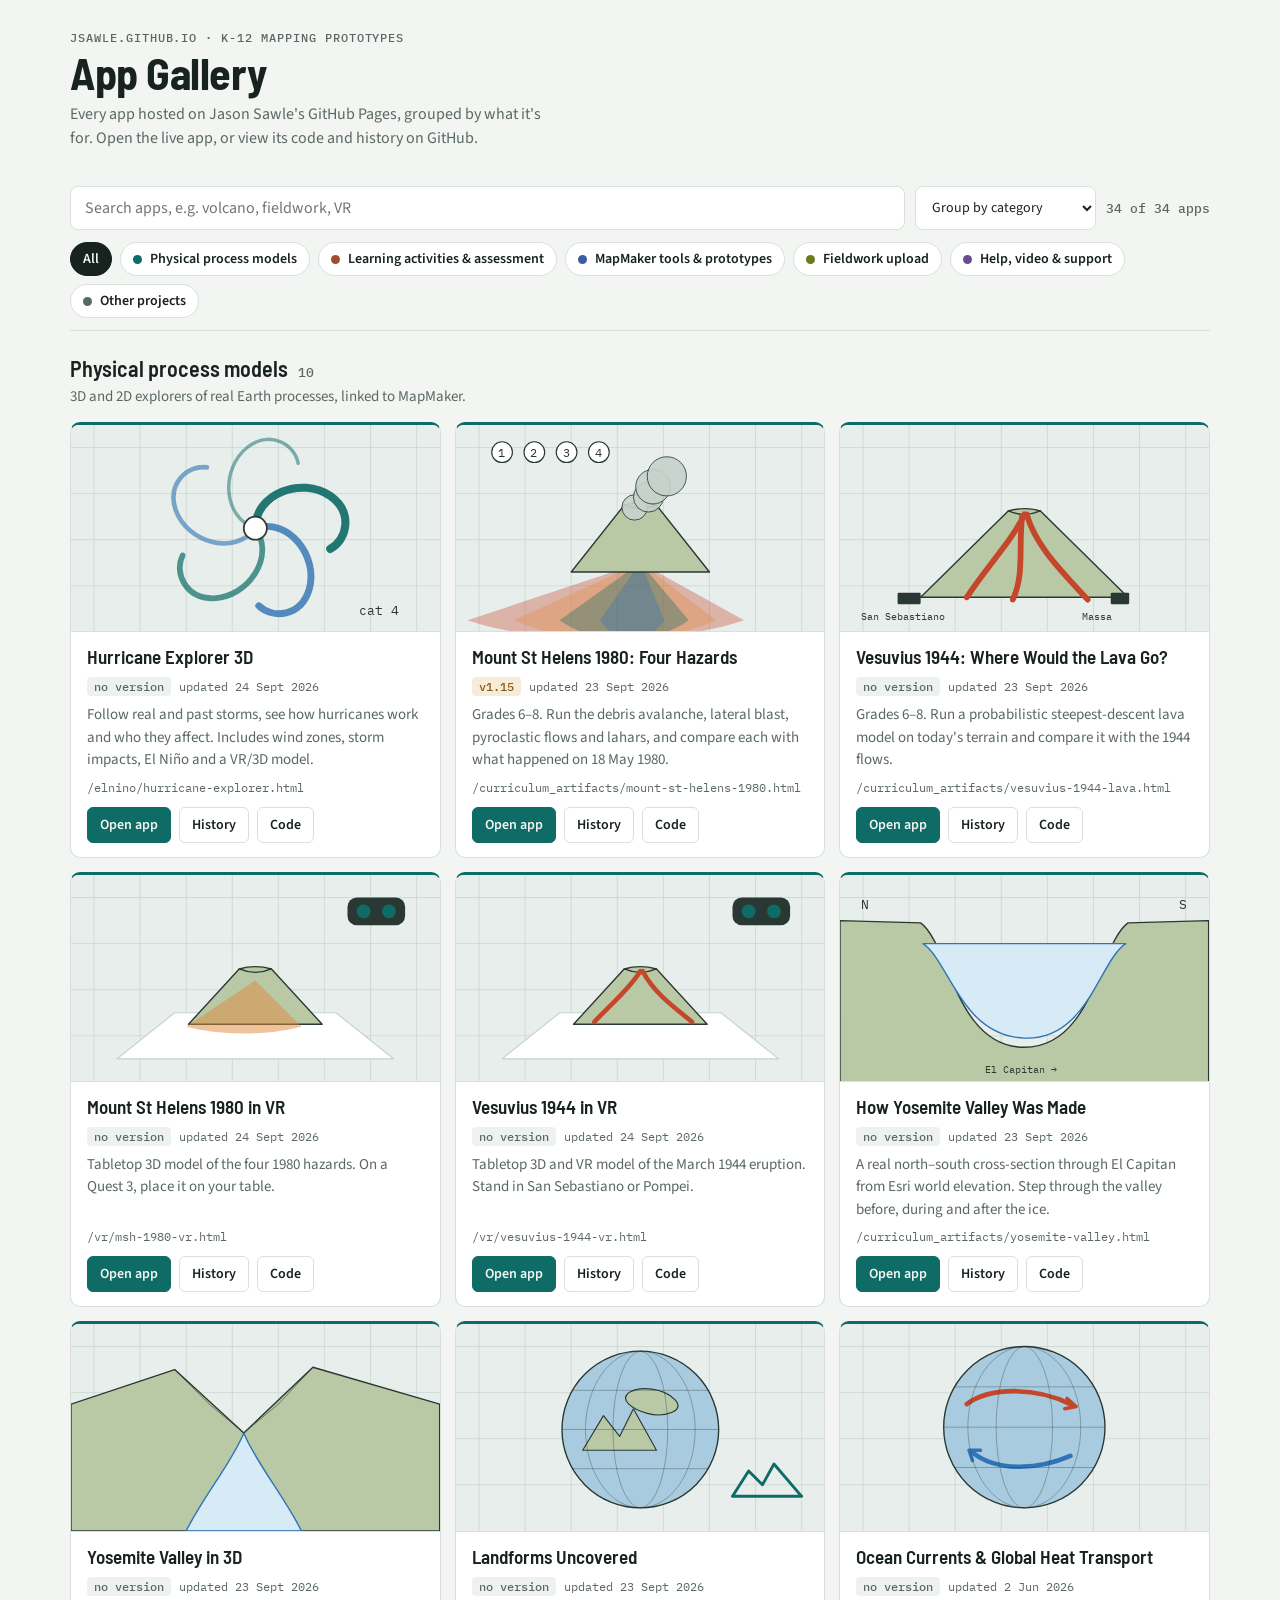
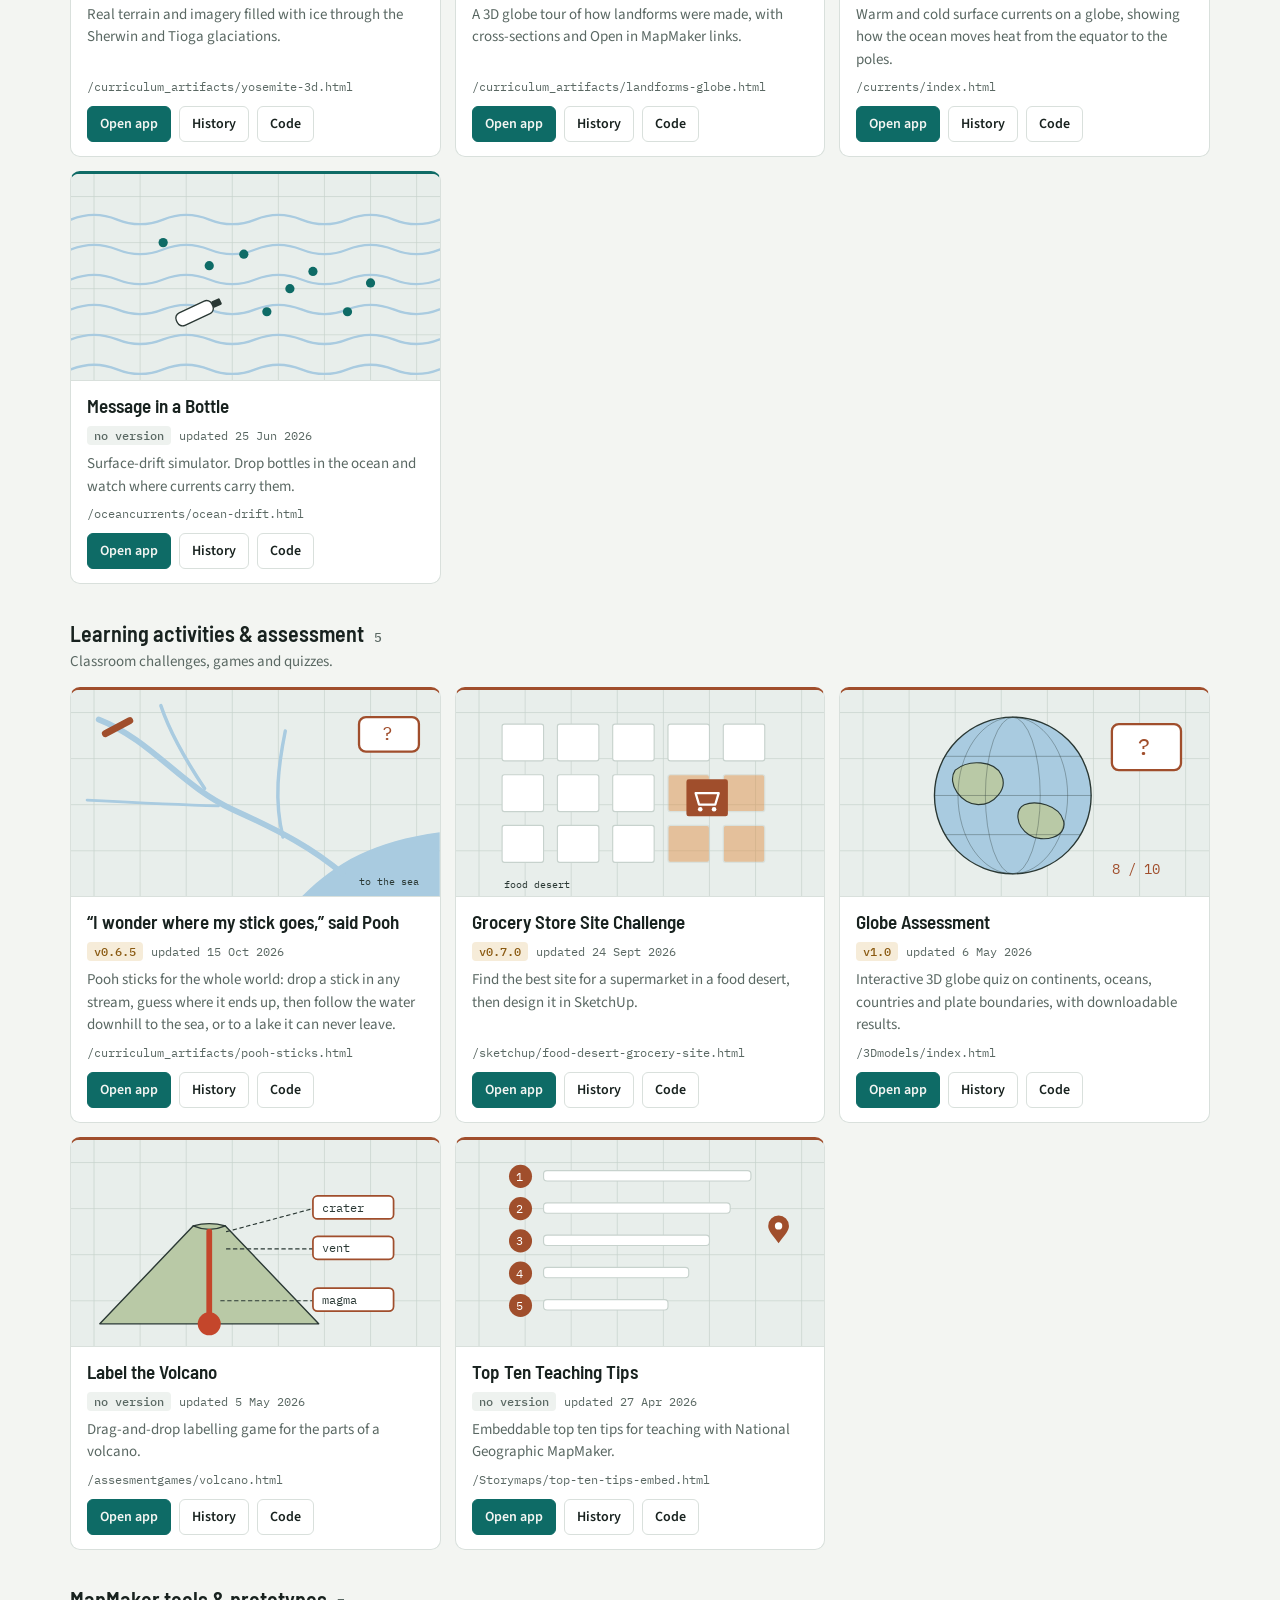
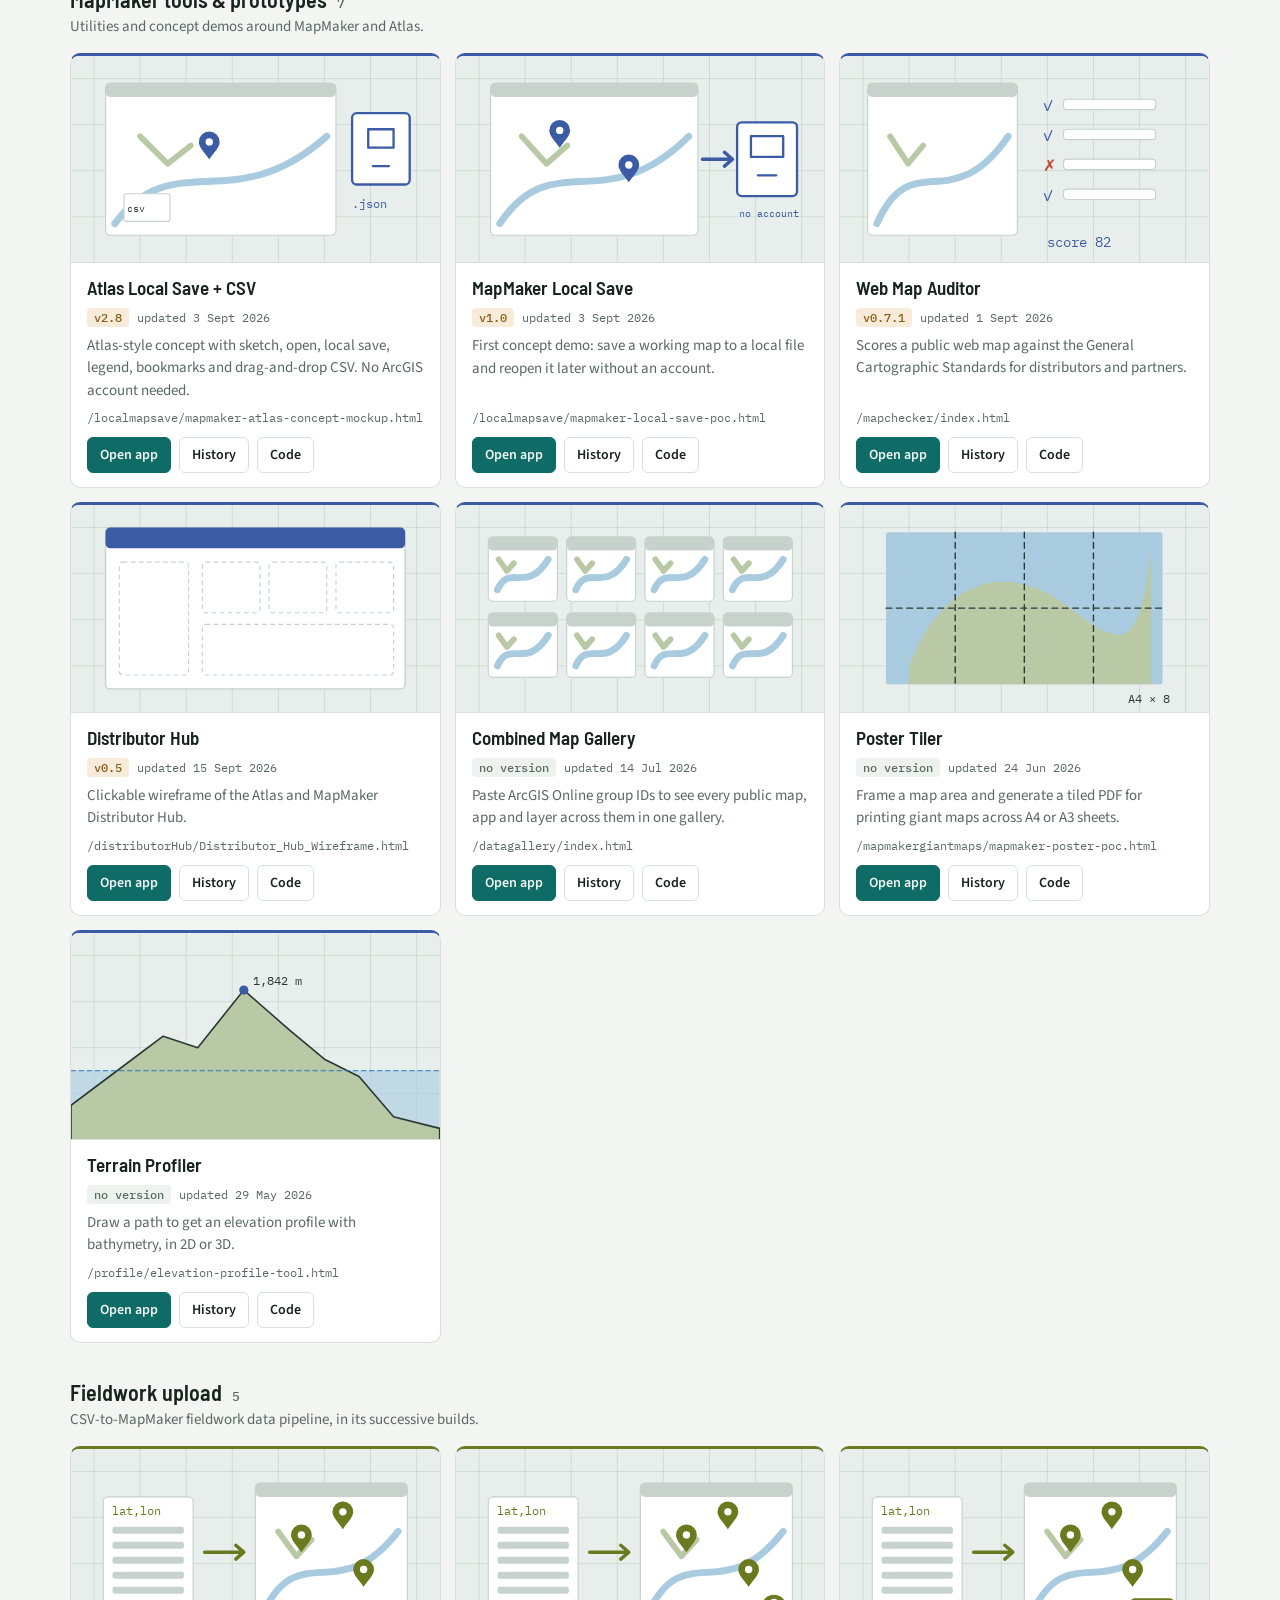
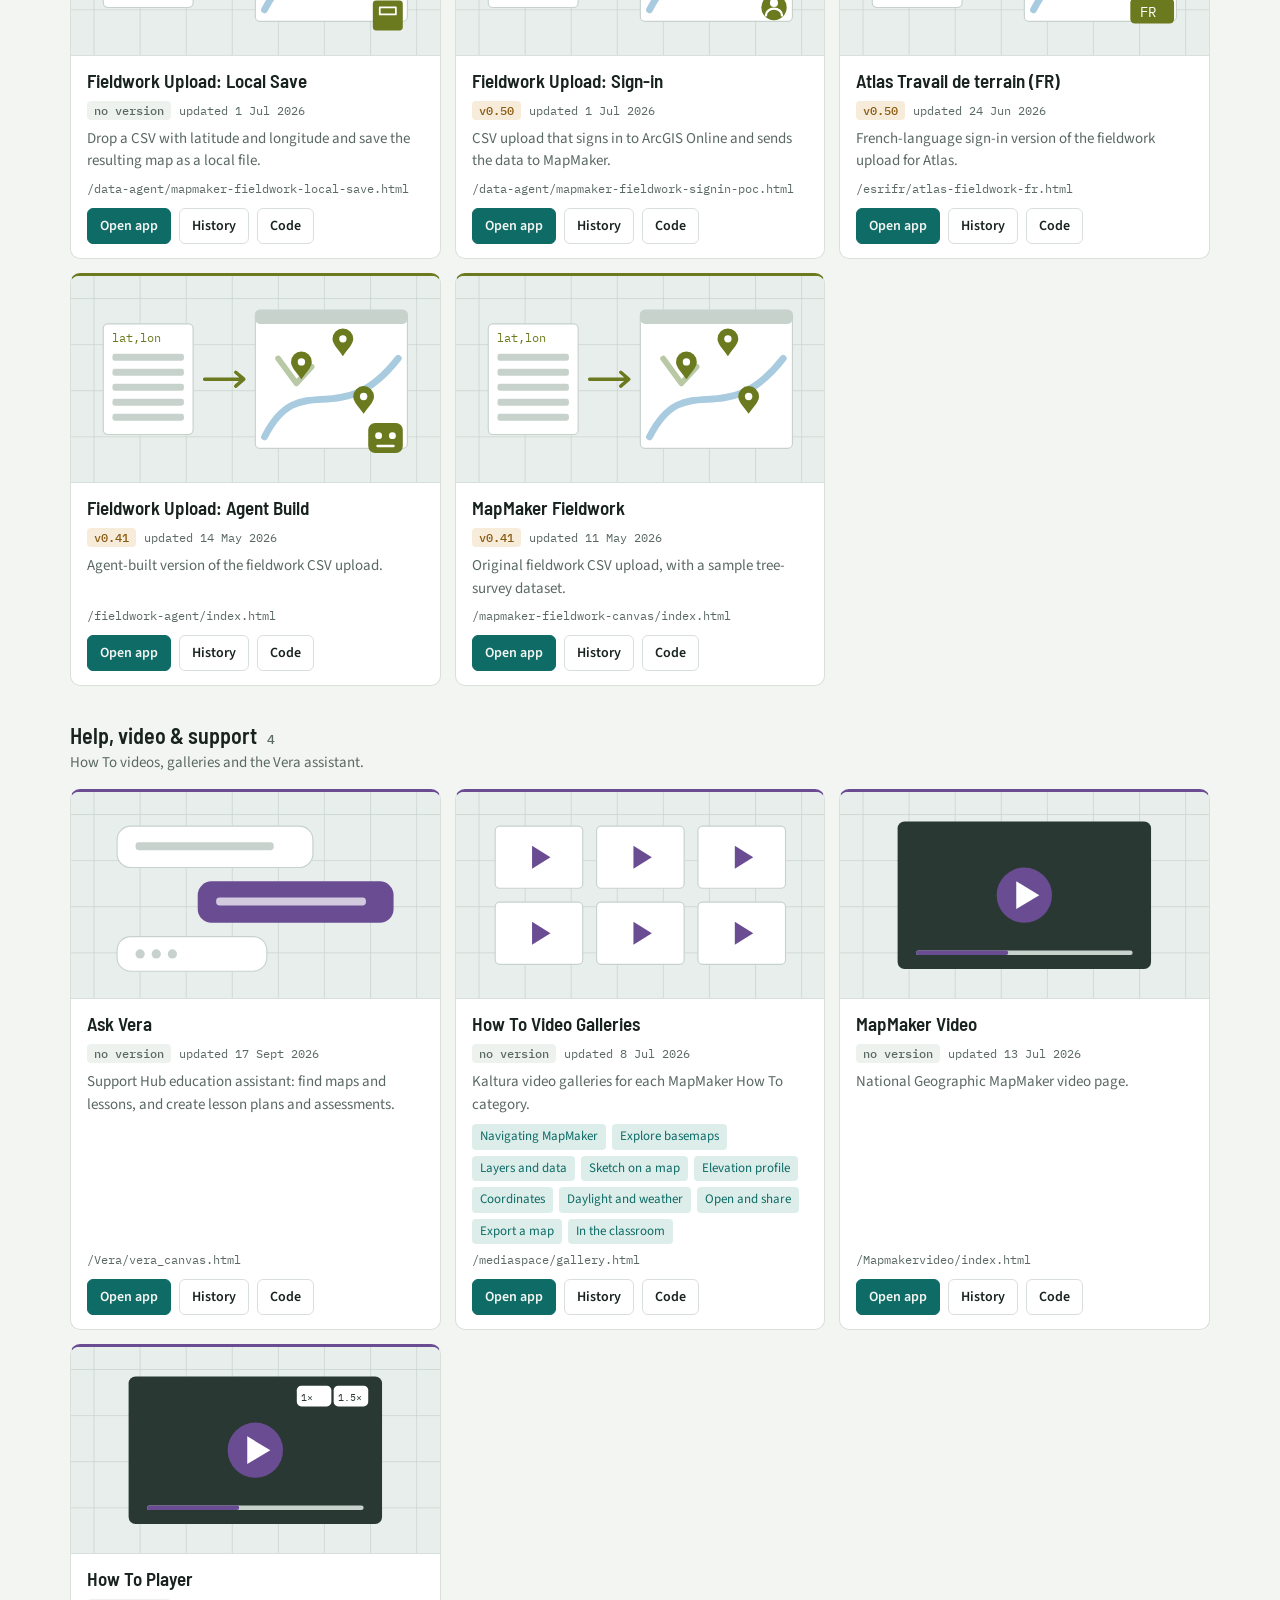
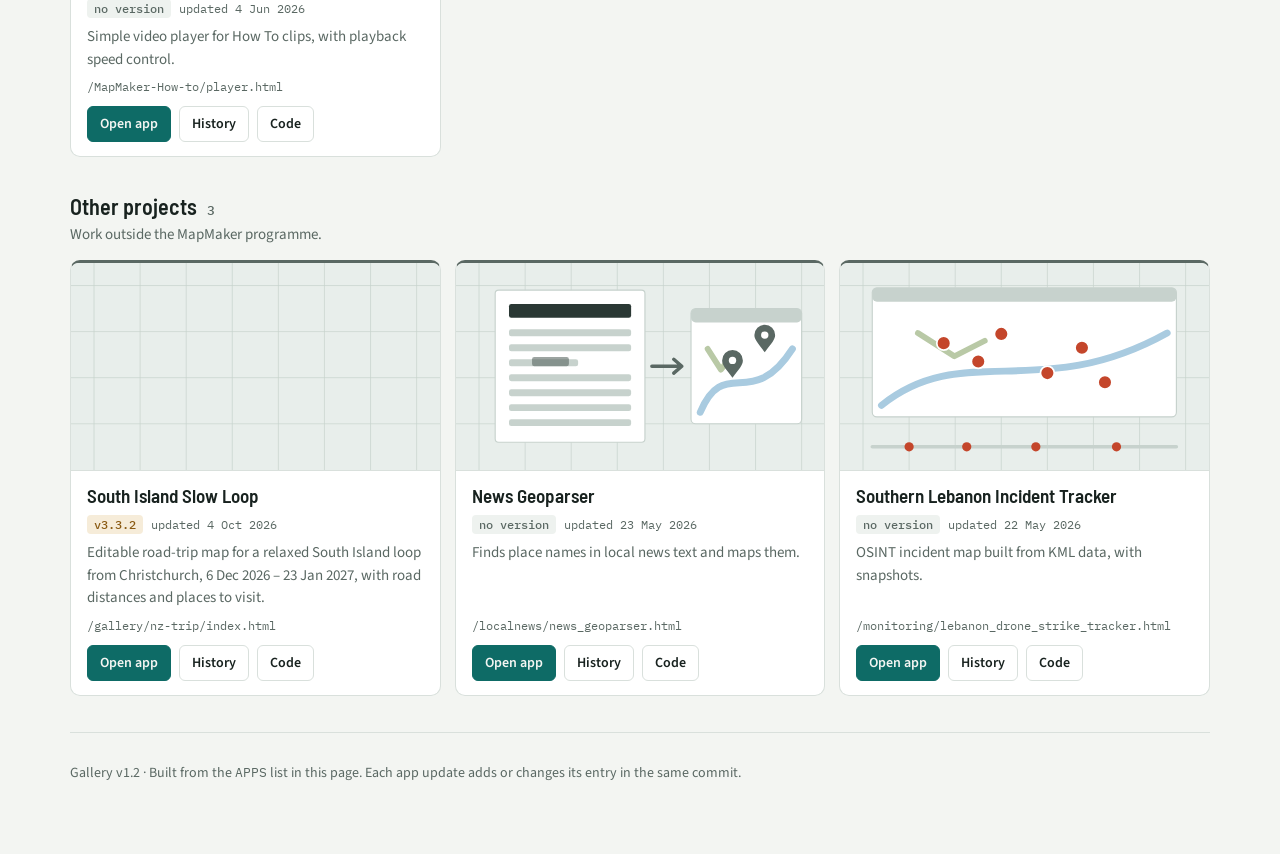
==== commit 1f3af75c: "Gallery: Pooh sticks card to v0.6.5 Co-Authored-By: Claude Opus 5.5 <noreply@anthropic.com> Claude-S" ====
--- a/index.html
+++ b/index.html
@@ -131,7 +131,7 @@
   {cat:"process", title:"Message in a Bottle", repo:"oceancurrents", path:"ocean-drift.html", version:"", updated:"2026-06-25", desc:"Surface-drift simulator. Drop bottles in the ocean and watch where currents carry them.", tags:"ocean drift currents simulation"},
 
   // Learning activities
-  {cat:"learn", title:"“I wonder where my stick goes,” said Pooh", repo:"curriculum_artifacts", path:"pooh-sticks.html", version:"0.6.4", updated:"2026-10-15", desc:"Pooh sticks for the whole world: drop a stick in any stream, guess where it ends up, then follow the water downhill to the sea, or to a lake it can never leave.", tags:"rivers stream drainage basin watershed sea ocean game poohsticks pooh prediction elevation flow"},
+  {cat:"learn", title:"“I wonder where my stick goes,” said Pooh", repo:"curriculum_artifacts", path:"pooh-sticks.html", version:"0.6.5", updated:"2026-10-15", desc:"Pooh sticks for the whole world: drop a stick in any stream, guess where it ends up, then follow the water downhill to the sea, or to a lake it can never leave.", tags:"rivers stream drainage basin watershed sea ocean game poohsticks pooh prediction elevation flow"},
   {cat:"learn", title:"Grocery Store Site Challenge", repo:"sketchup", path:"food-desert-grocery-site.html", version:"0.7.0", updated:"2026-09-24", desc:"Find the best site for a supermarket in a food desert, then design it in SketchUp.", tags:"sketchup food desert site selection 3d"},
   {cat:"learn", title:"Globe Assessment", repo:"3Dmodels", path:"index.html", version:"1.0", updated:"2026-05-06", desc:"Interactive 3D globe quiz on continents, oceans, countries and plate boundaries, with downloadable results.", tags:"quiz assessment globe plates"},
   {cat:"learn", title:"Label the Volcano", repo:"assesmentgames", path:"volcano.html", version:"", updated:"2026-05-05", desc:"Drag-and-drop labelling game for the parts of a volcano.", tags:"volcano game assessment"},
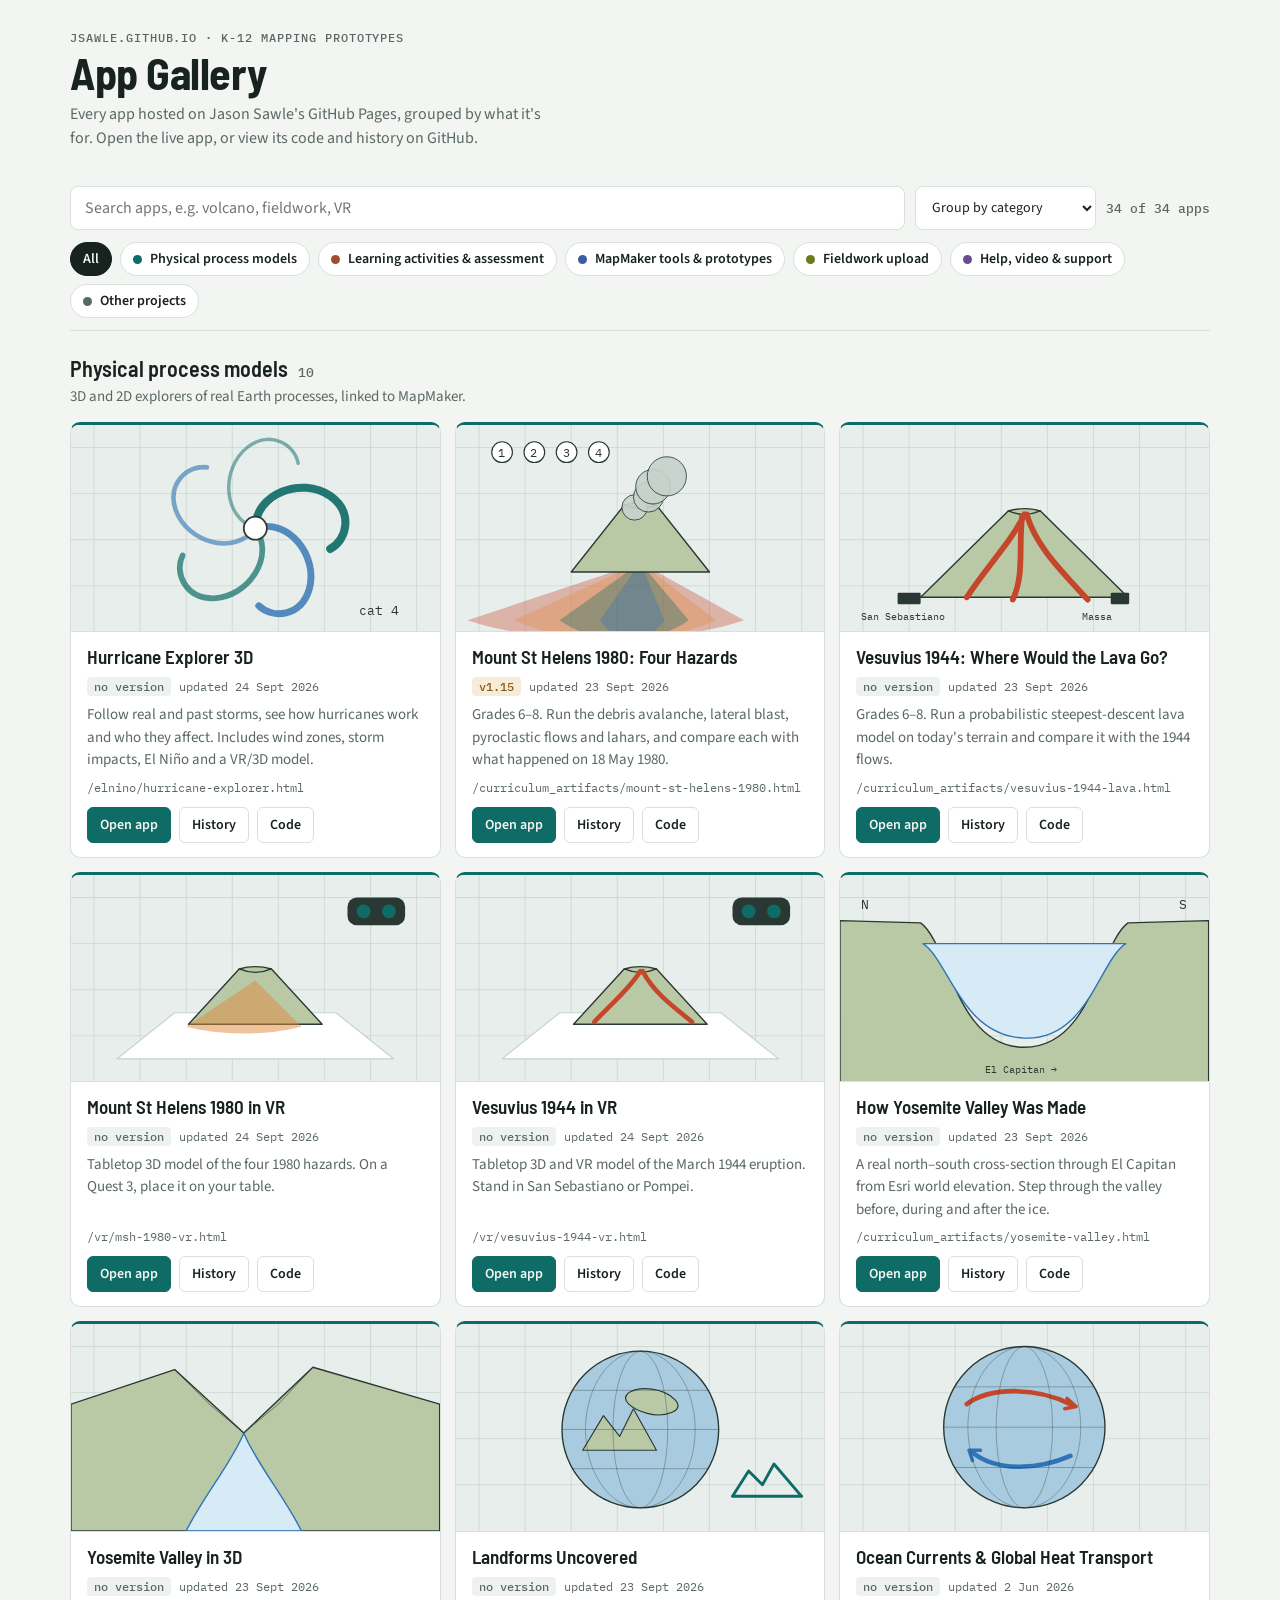
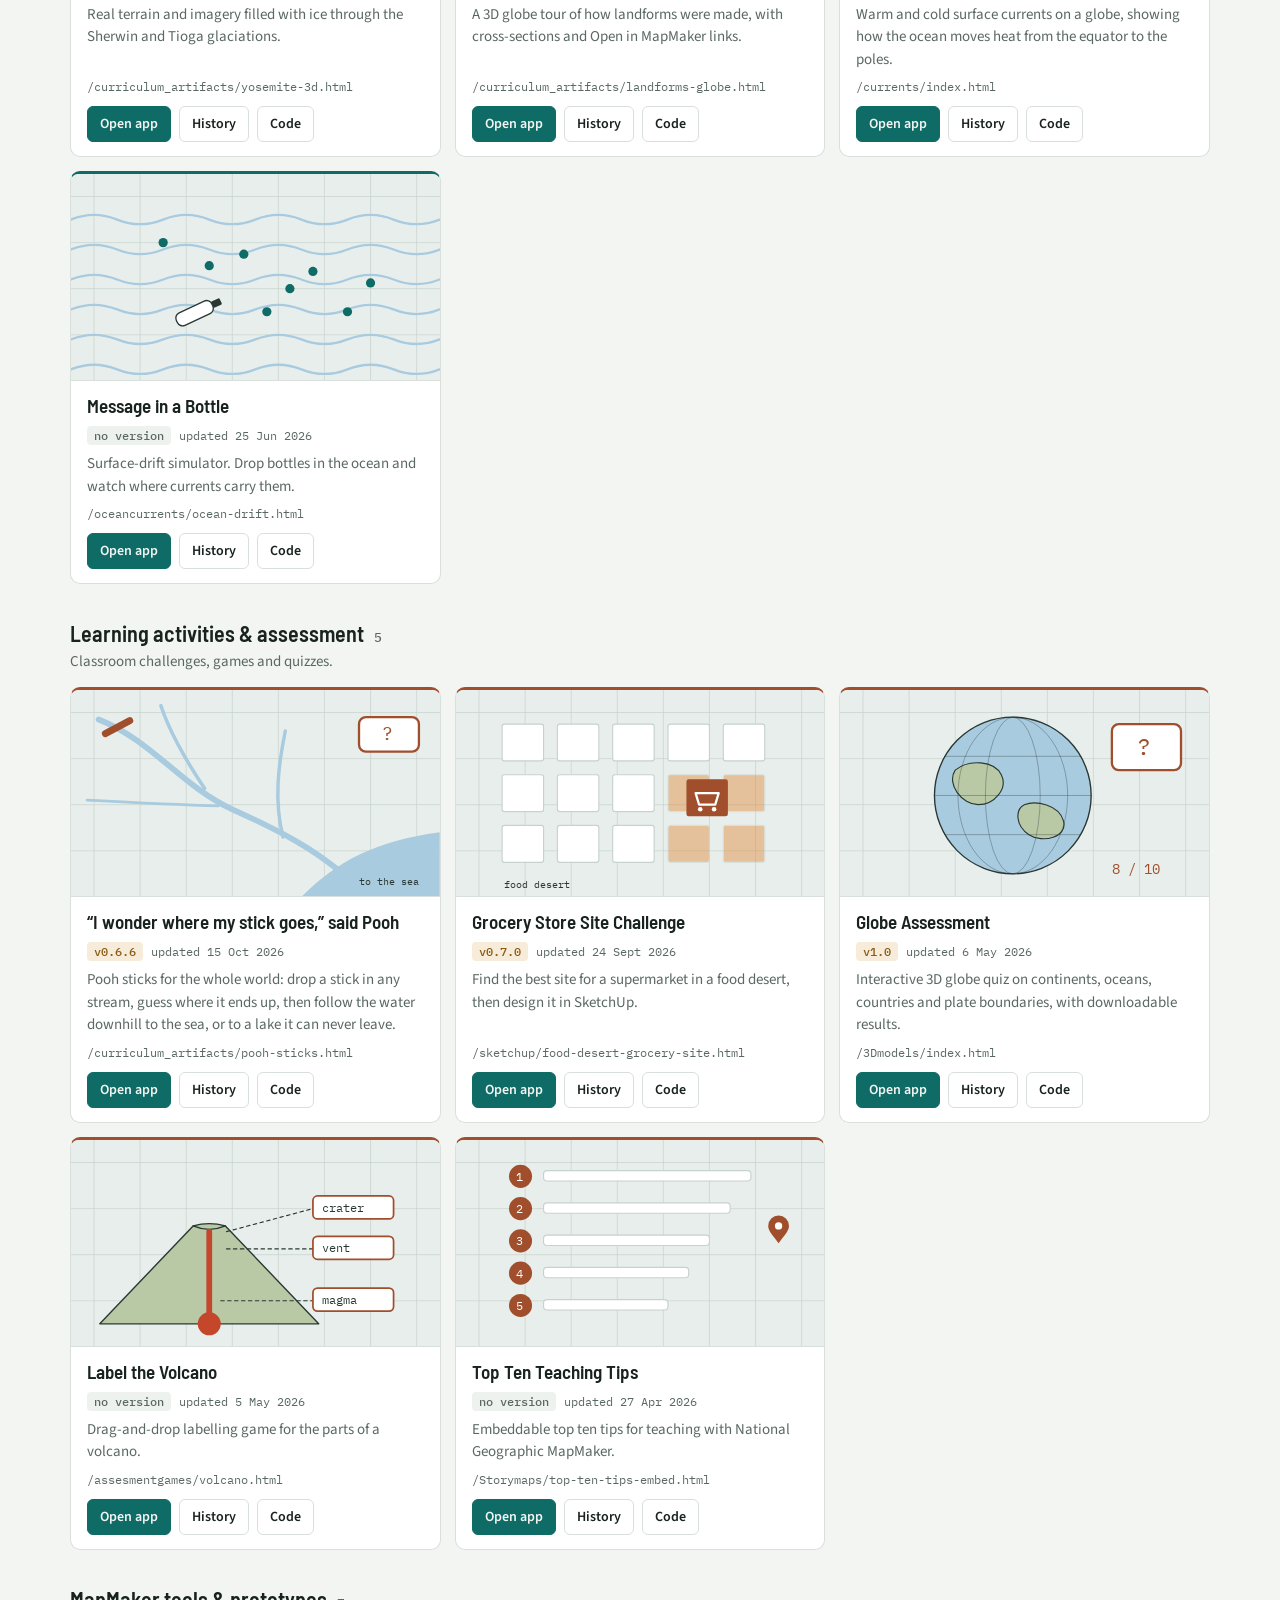
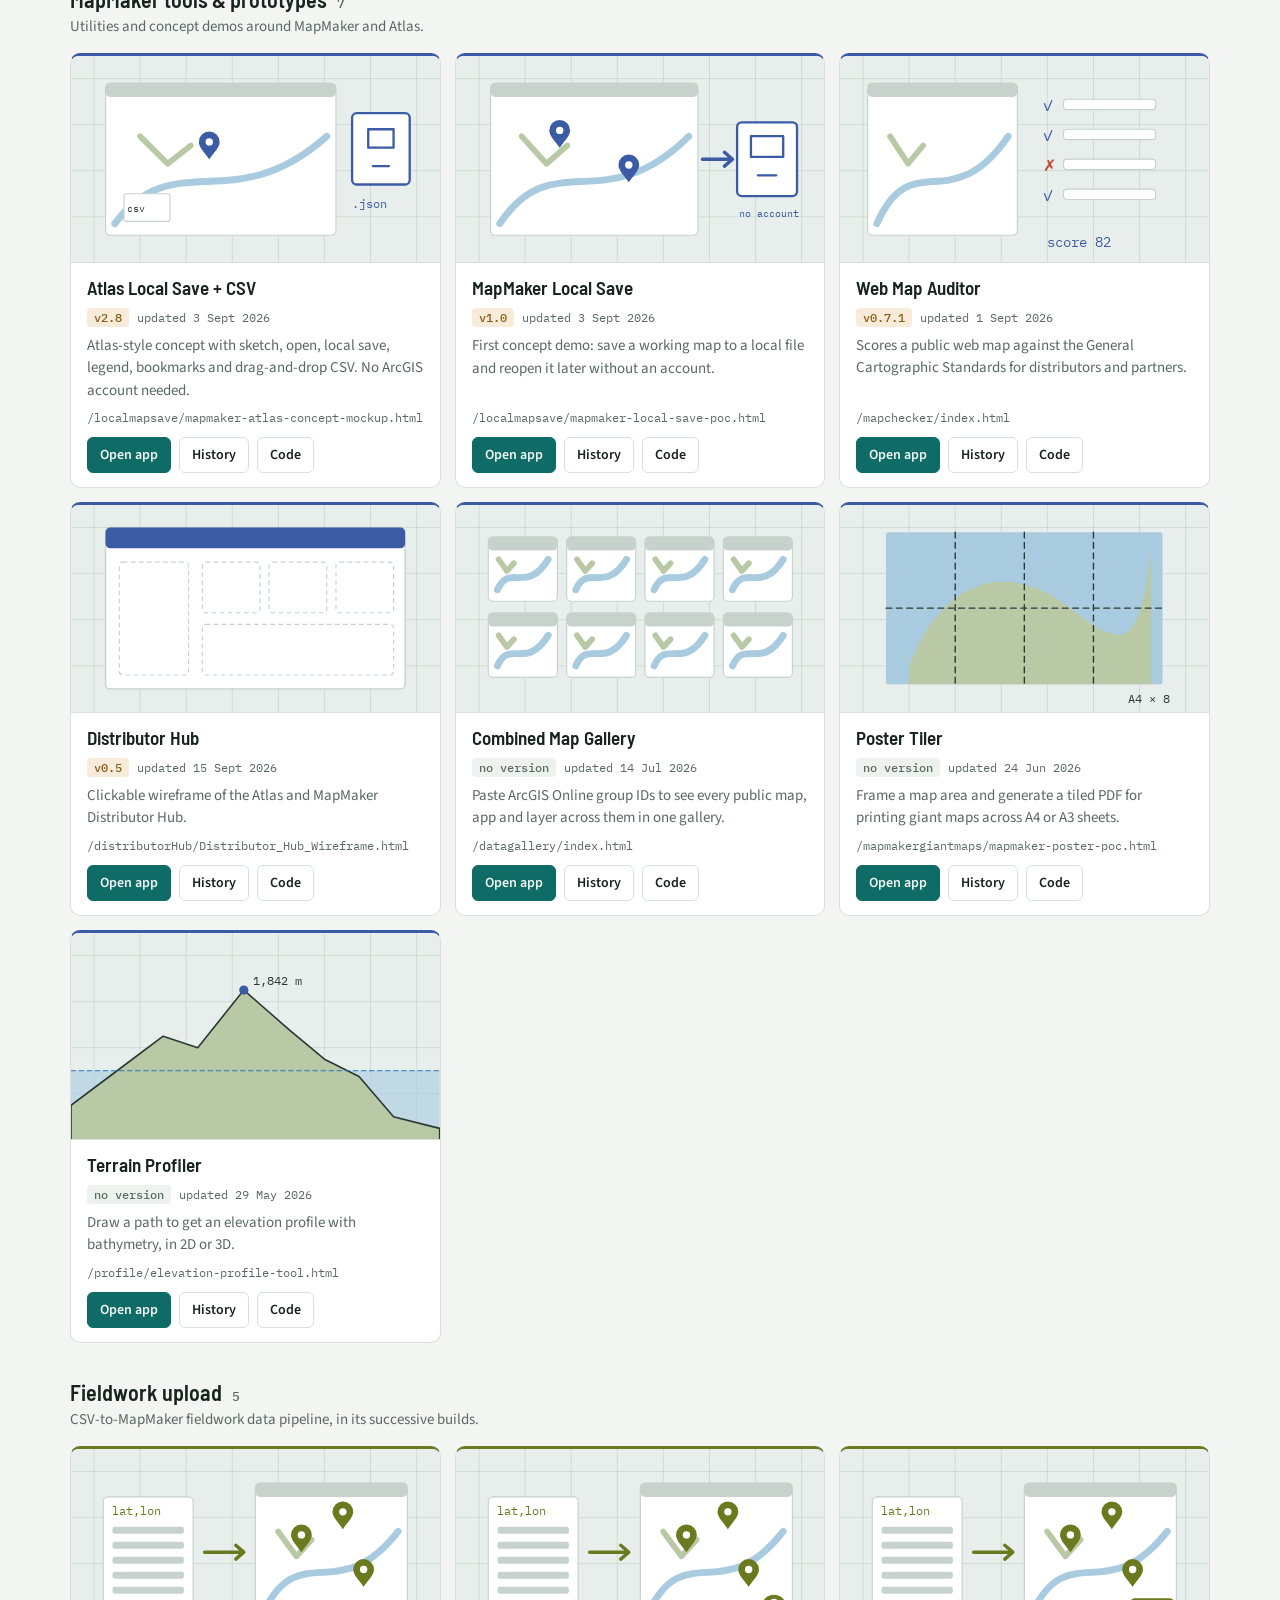
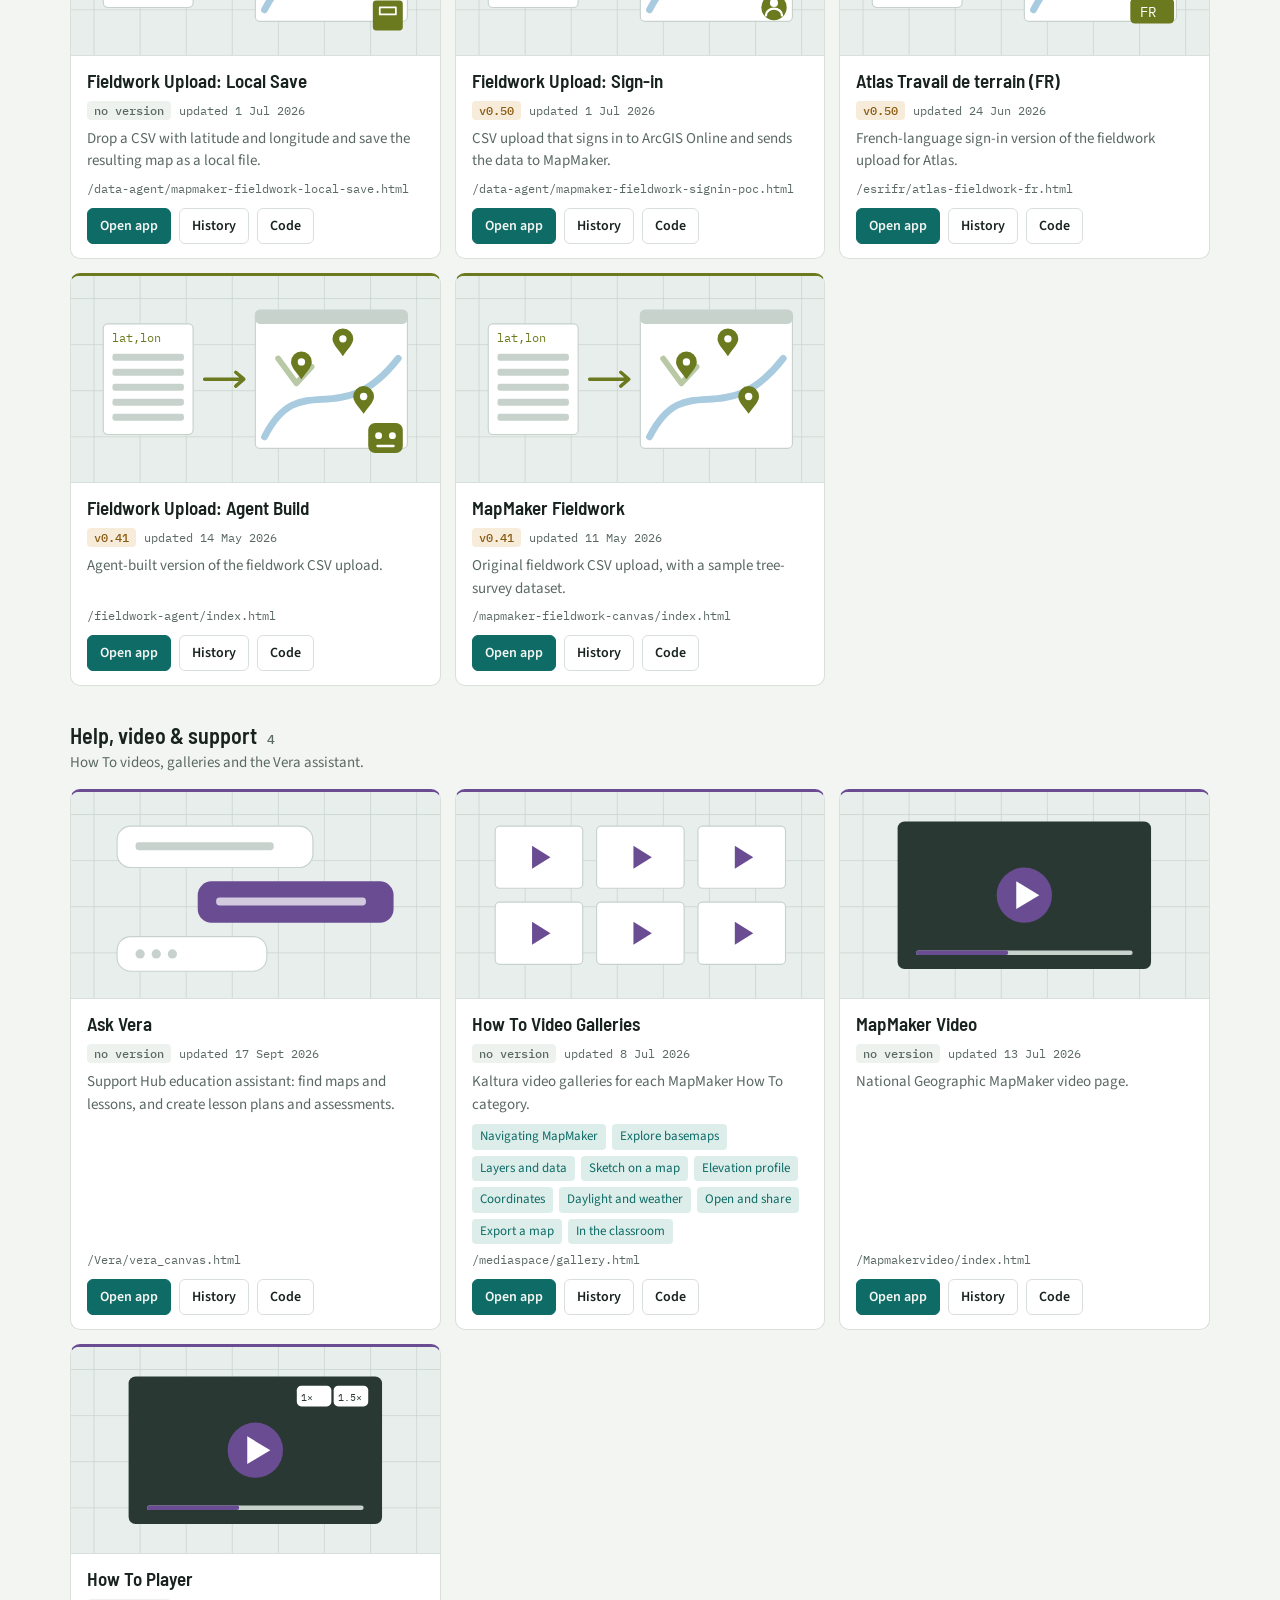
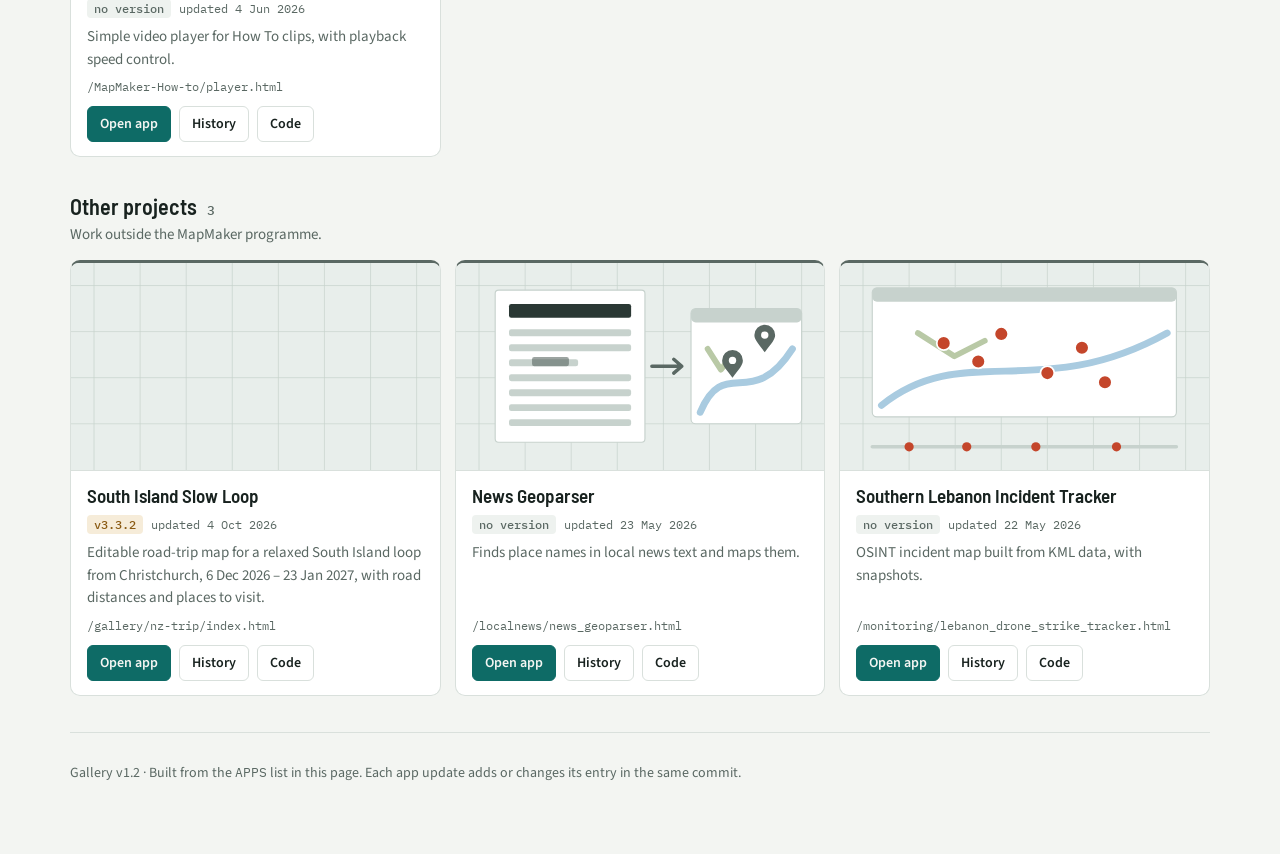
==== commit 308f9ceb: "Gallery: Pooh sticks card to v0.6.6 Co-Authored-By: Claude Opus 5.5 <noreply@anthropic.com> Claude-S" ====
--- a/index.html
+++ b/index.html
@@ -131,7 +131,7 @@
   {cat:"process", title:"Message in a Bottle", repo:"oceancurrents", path:"ocean-drift.html", version:"", updated:"2026-06-25", desc:"Surface-drift simulator. Drop bottles in the ocean and watch where currents carry them.", tags:"ocean drift currents simulation"},
 
   // Learning activities
-  {cat:"learn", title:"“I wonder where my stick goes,” said Pooh", repo:"curriculum_artifacts", path:"pooh-sticks.html", version:"0.6.5", updated:"2026-10-15", desc:"Pooh sticks for the whole world: drop a stick in any stream, guess where it ends up, then follow the water downhill to the sea, or to a lake it can never leave.", tags:"rivers stream drainage basin watershed sea ocean game poohsticks pooh prediction elevation flow"},
+  {cat:"learn", title:"“I wonder where my stick goes,” said Pooh", repo:"curriculum_artifacts", path:"pooh-sticks.html", version:"0.6.6", updated:"2026-10-15", desc:"Pooh sticks for the whole world: drop a stick in any stream, guess where it ends up, then follow the water downhill to the sea, or to a lake it can never leave.", tags:"rivers stream drainage basin watershed sea ocean game poohsticks pooh prediction elevation flow"},
   {cat:"learn", title:"Grocery Store Site Challenge", repo:"sketchup", path:"food-desert-grocery-site.html", version:"0.7.0", updated:"2026-09-24", desc:"Find the best site for a supermarket in a food desert, then design it in SketchUp.", tags:"sketchup food desert site selection 3d"},
   {cat:"learn", title:"Globe Assessment", repo:"3Dmodels", path:"index.html", version:"1.0", updated:"2026-05-06", desc:"Interactive 3D globe quiz on continents, oceans, countries and plate boundaries, with downloadable results.", tags:"quiz assessment globe plates"},
   {cat:"learn", title:"Label the Volcano", repo:"assesmentgames", path:"volcano.html", version:"", updated:"2026-05-05", desc:"Drag-and-drop labelling game for the parts of a volcano.", tags:"volcano game assessment"},
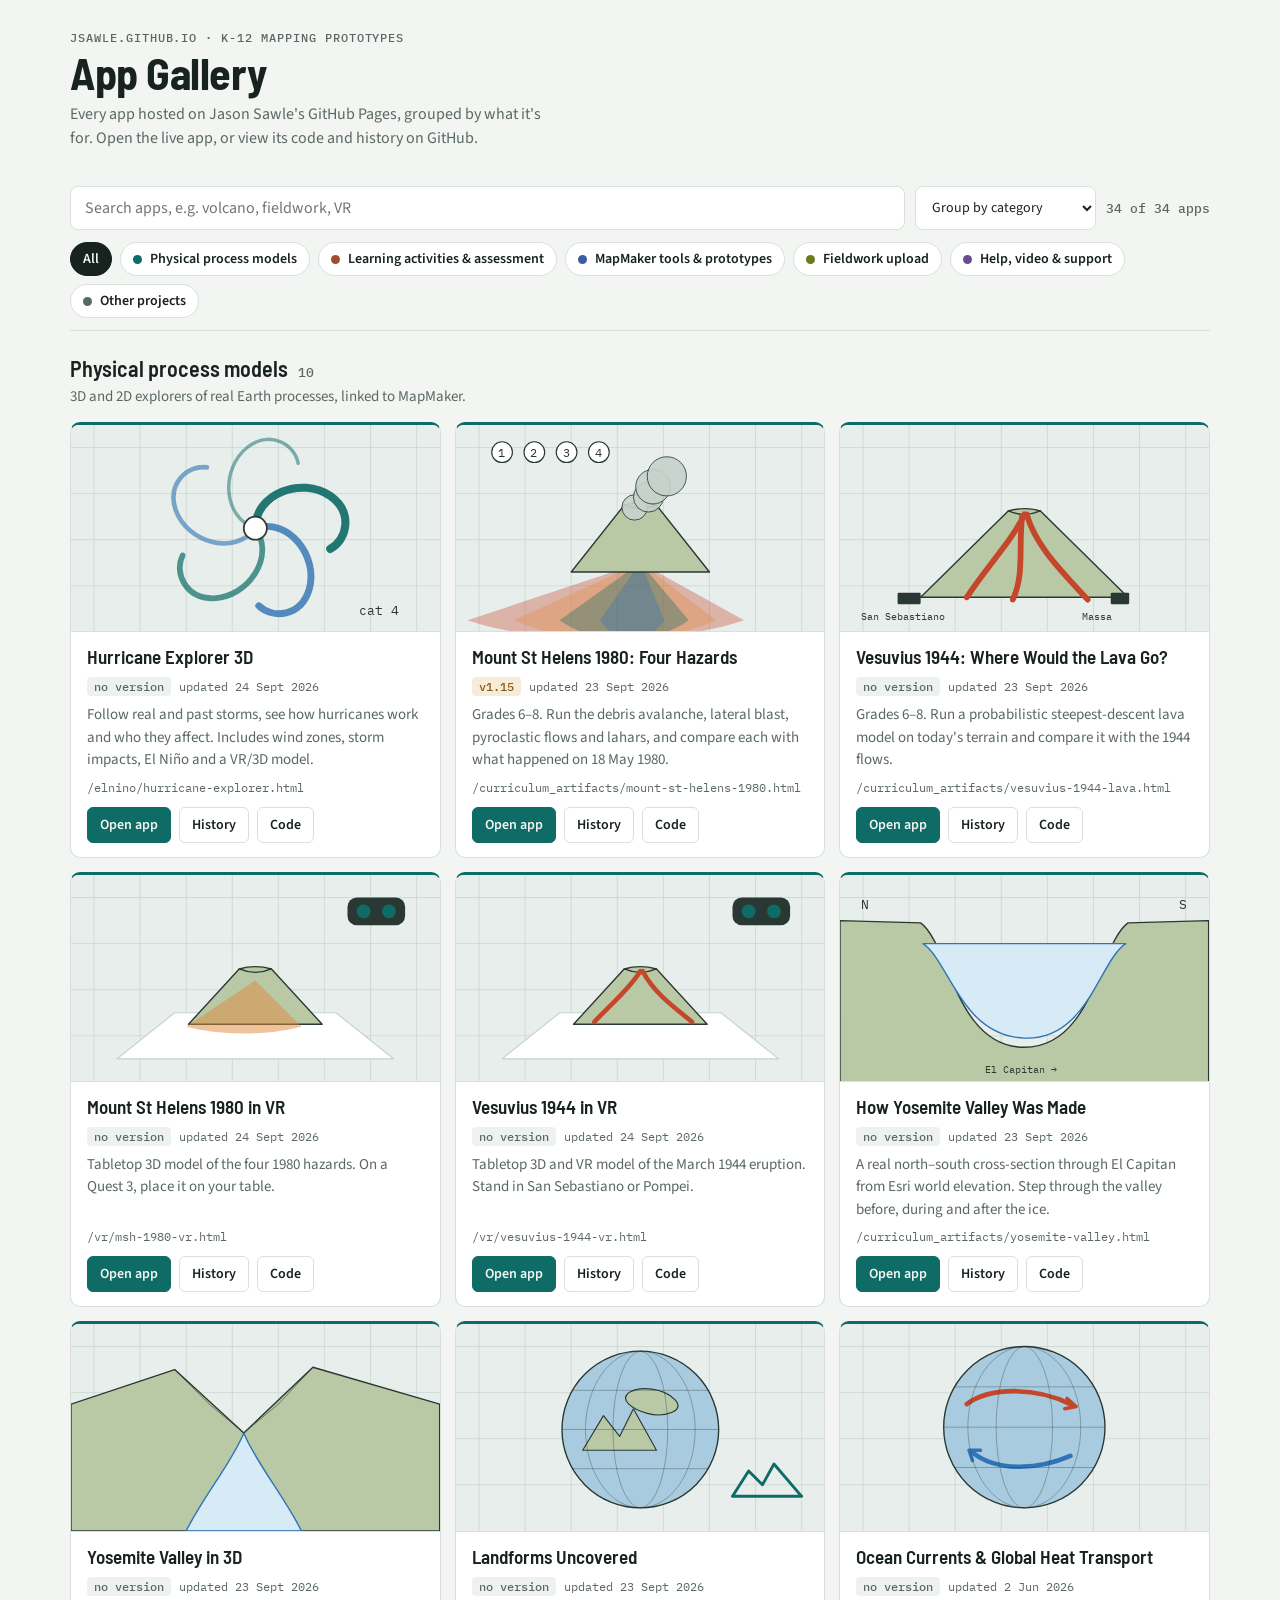
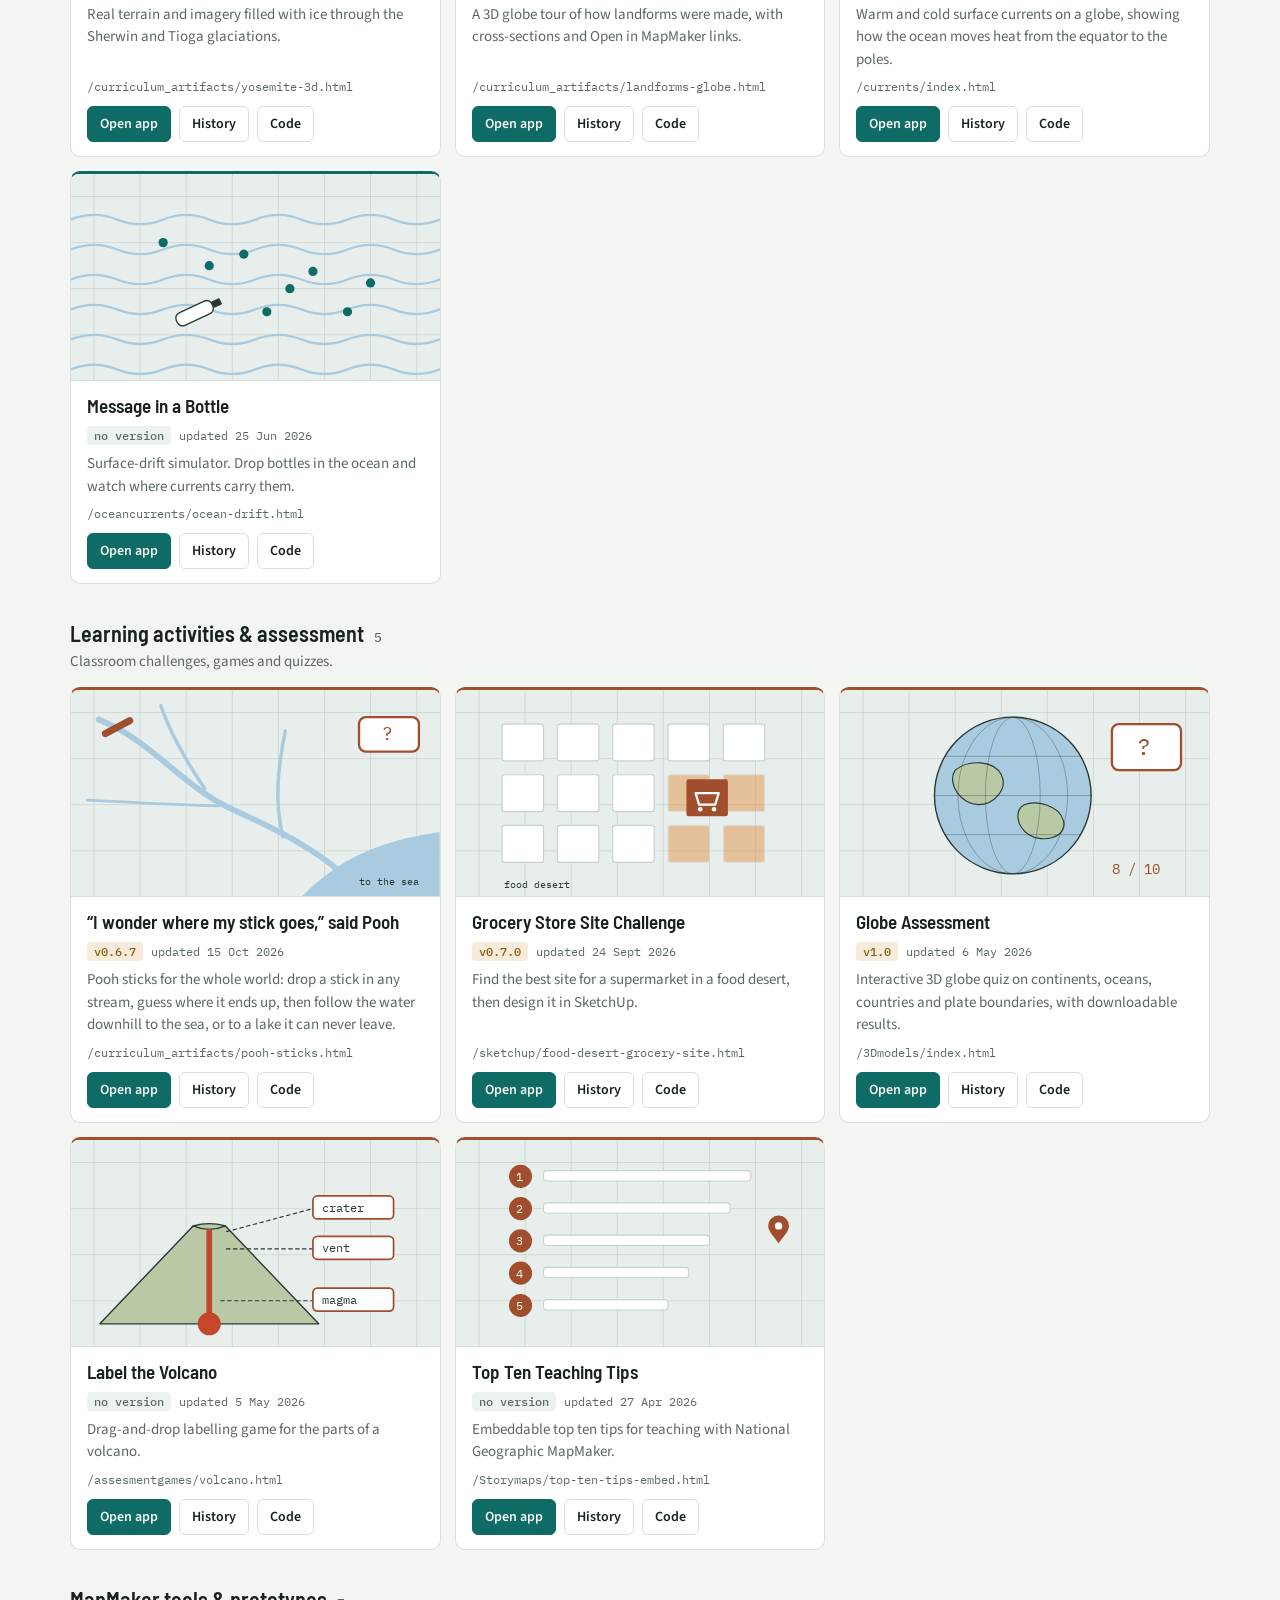
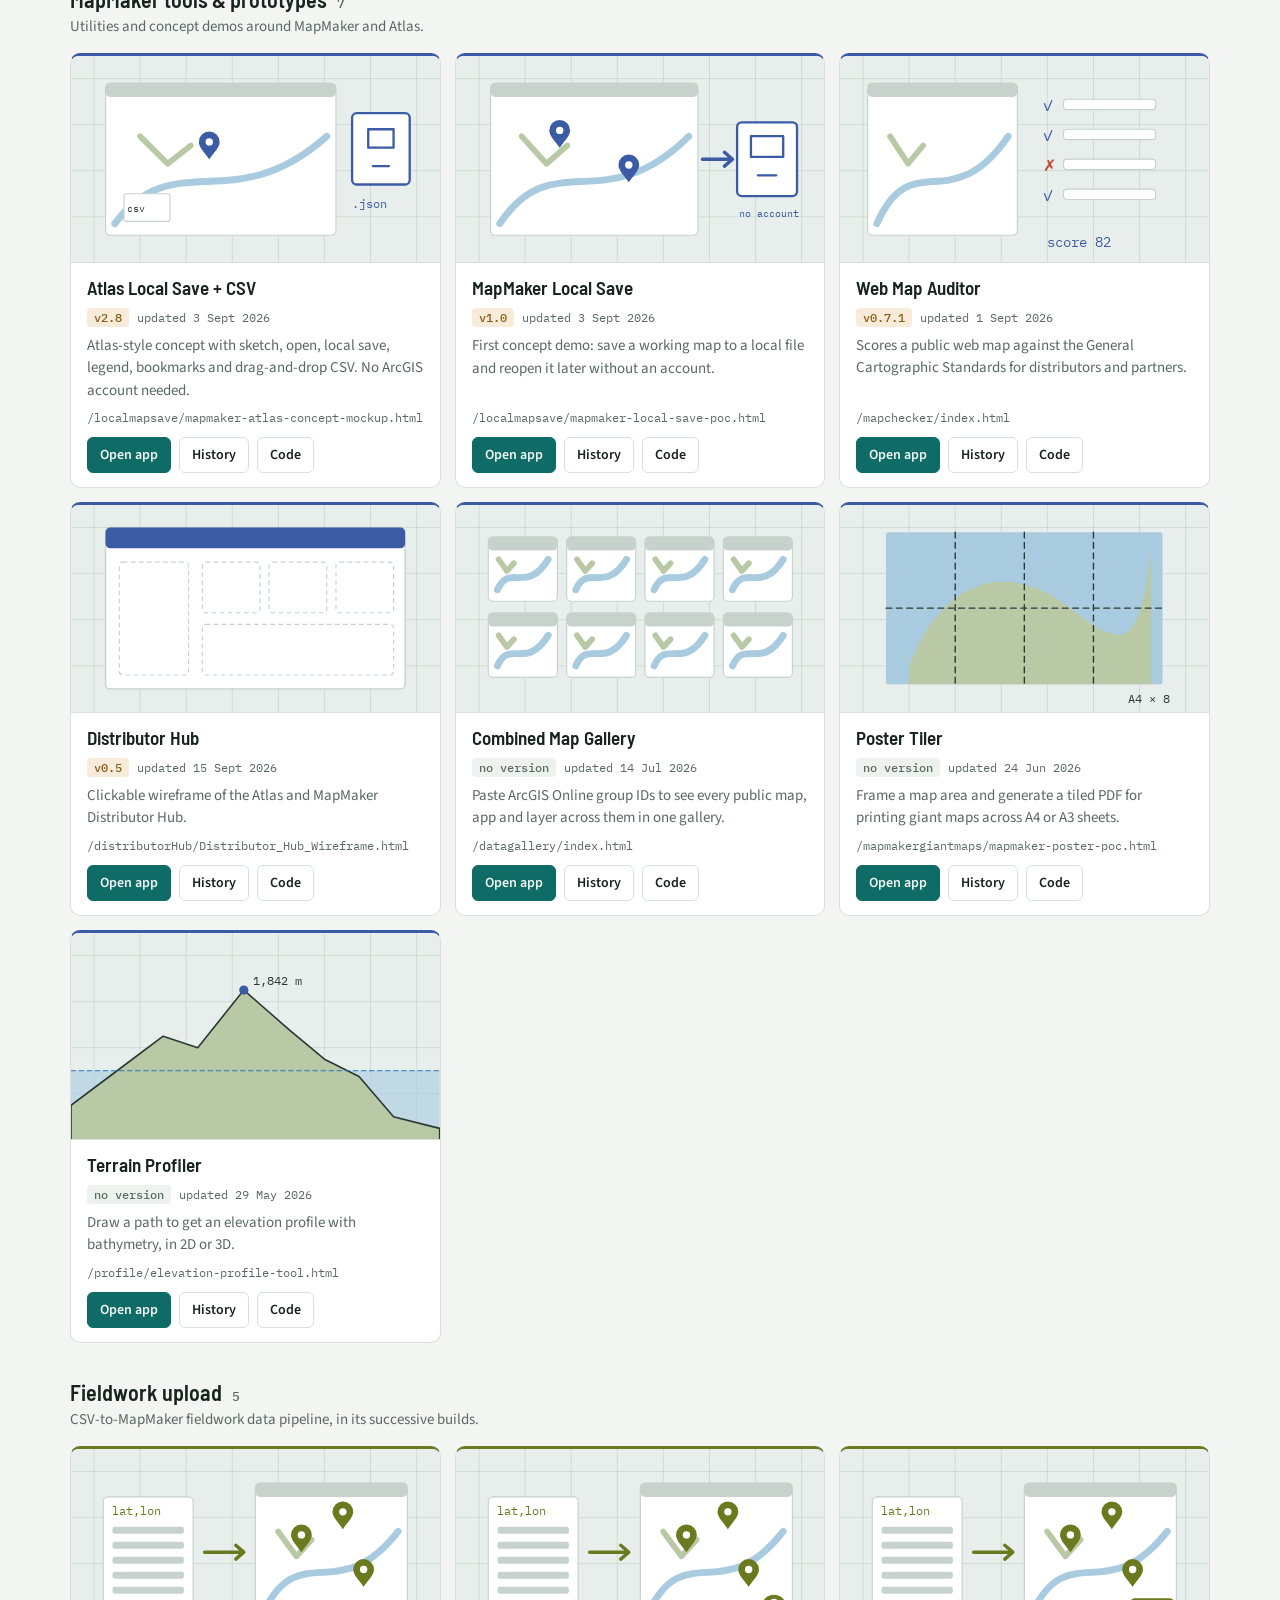
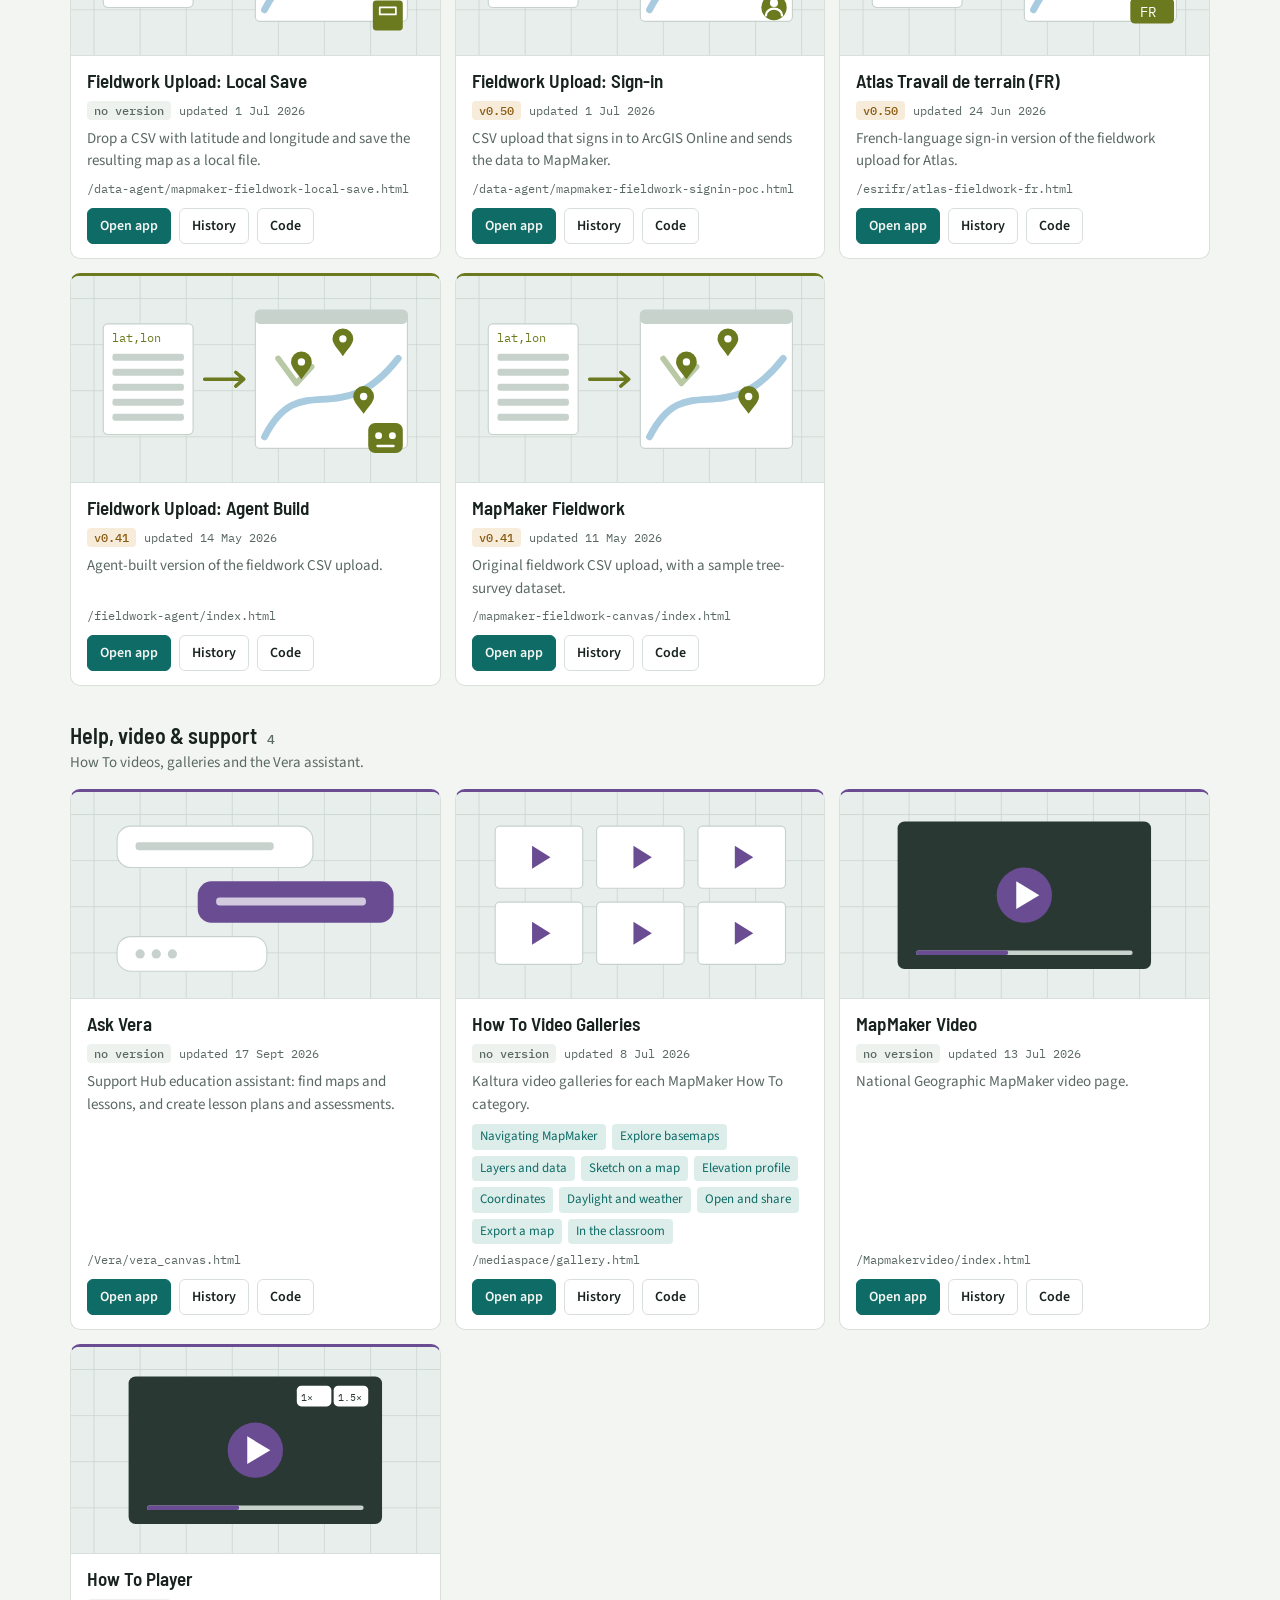
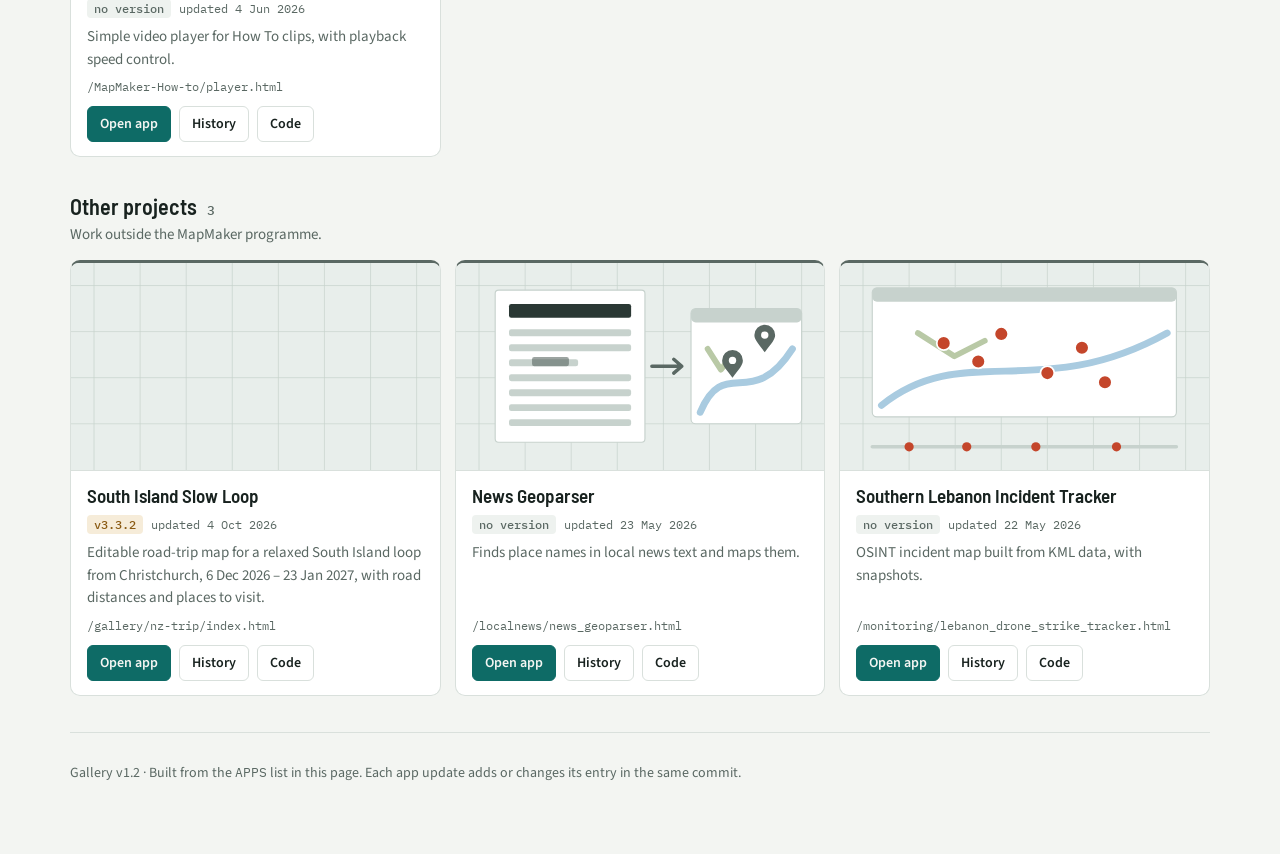
==== commit 2d4783d6: "Gallery: Pooh sticks card to v0.6.7 Co-Authored-By: Claude Opus 5.5 <noreply@anthropic.com> Claude-S" ====
--- a/index.html
+++ b/index.html
@@ -131,7 +131,7 @@
   {cat:"process", title:"Message in a Bottle", repo:"oceancurrents", path:"ocean-drift.html", version:"", updated:"2026-06-25", desc:"Surface-drift simulator. Drop bottles in the ocean and watch where currents carry them.", tags:"ocean drift currents simulation"},
 
   // Learning activities
-  {cat:"learn", title:"“I wonder where my stick goes,” said Pooh", repo:"curriculum_artifacts", path:"pooh-sticks.html", version:"0.6.6", updated:"2026-10-15", desc:"Pooh sticks for the whole world: drop a stick in any stream, guess where it ends up, then follow the water downhill to the sea, or to a lake it can never leave.", tags:"rivers stream drainage basin watershed sea ocean game poohsticks pooh prediction elevation flow"},
+  {cat:"learn", title:"“I wonder where my stick goes,” said Pooh", repo:"curriculum_artifacts", path:"pooh-sticks.html", version:"0.6.7", updated:"2026-10-15", desc:"Pooh sticks for the whole world: drop a stick in any stream, guess where it ends up, then follow the water downhill to the sea, or to a lake it can never leave.", tags:"rivers stream drainage basin watershed sea ocean game poohsticks pooh prediction elevation flow"},
   {cat:"learn", title:"Grocery Store Site Challenge", repo:"sketchup", path:"food-desert-grocery-site.html", version:"0.7.0", updated:"2026-09-24", desc:"Find the best site for a supermarket in a food desert, then design it in SketchUp.", tags:"sketchup food desert site selection 3d"},
   {cat:"learn", title:"Globe Assessment", repo:"3Dmodels", path:"index.html", version:"1.0", updated:"2026-05-06", desc:"Interactive 3D globe quiz on continents, oceans, countries and plate boundaries, with downloadable results.", tags:"quiz assessment globe plates"},
   {cat:"learn", title:"Label the Volcano", repo:"assesmentgames", path:"volcano.html", version:"", updated:"2026-05-05", desc:"Drag-and-drop labelling game for the parts of a volcano.", tags:"volcano game assessment"},
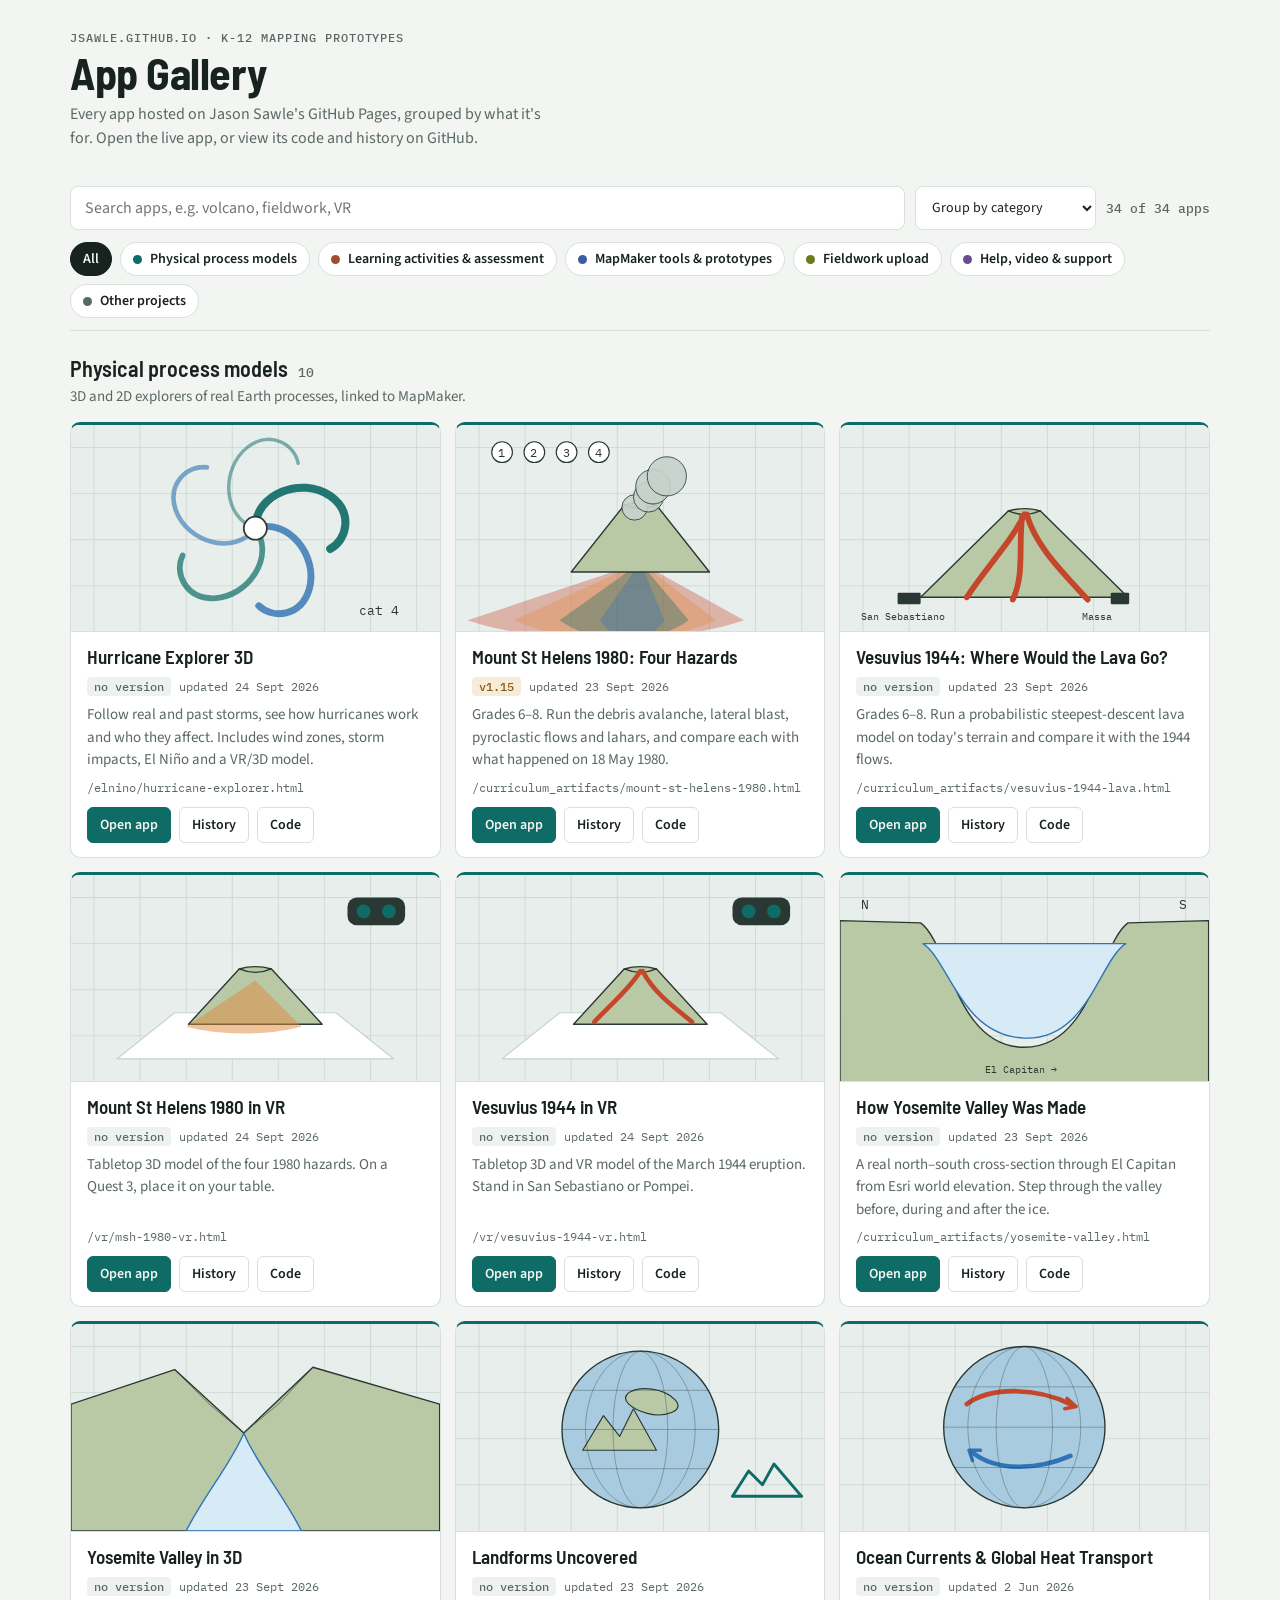
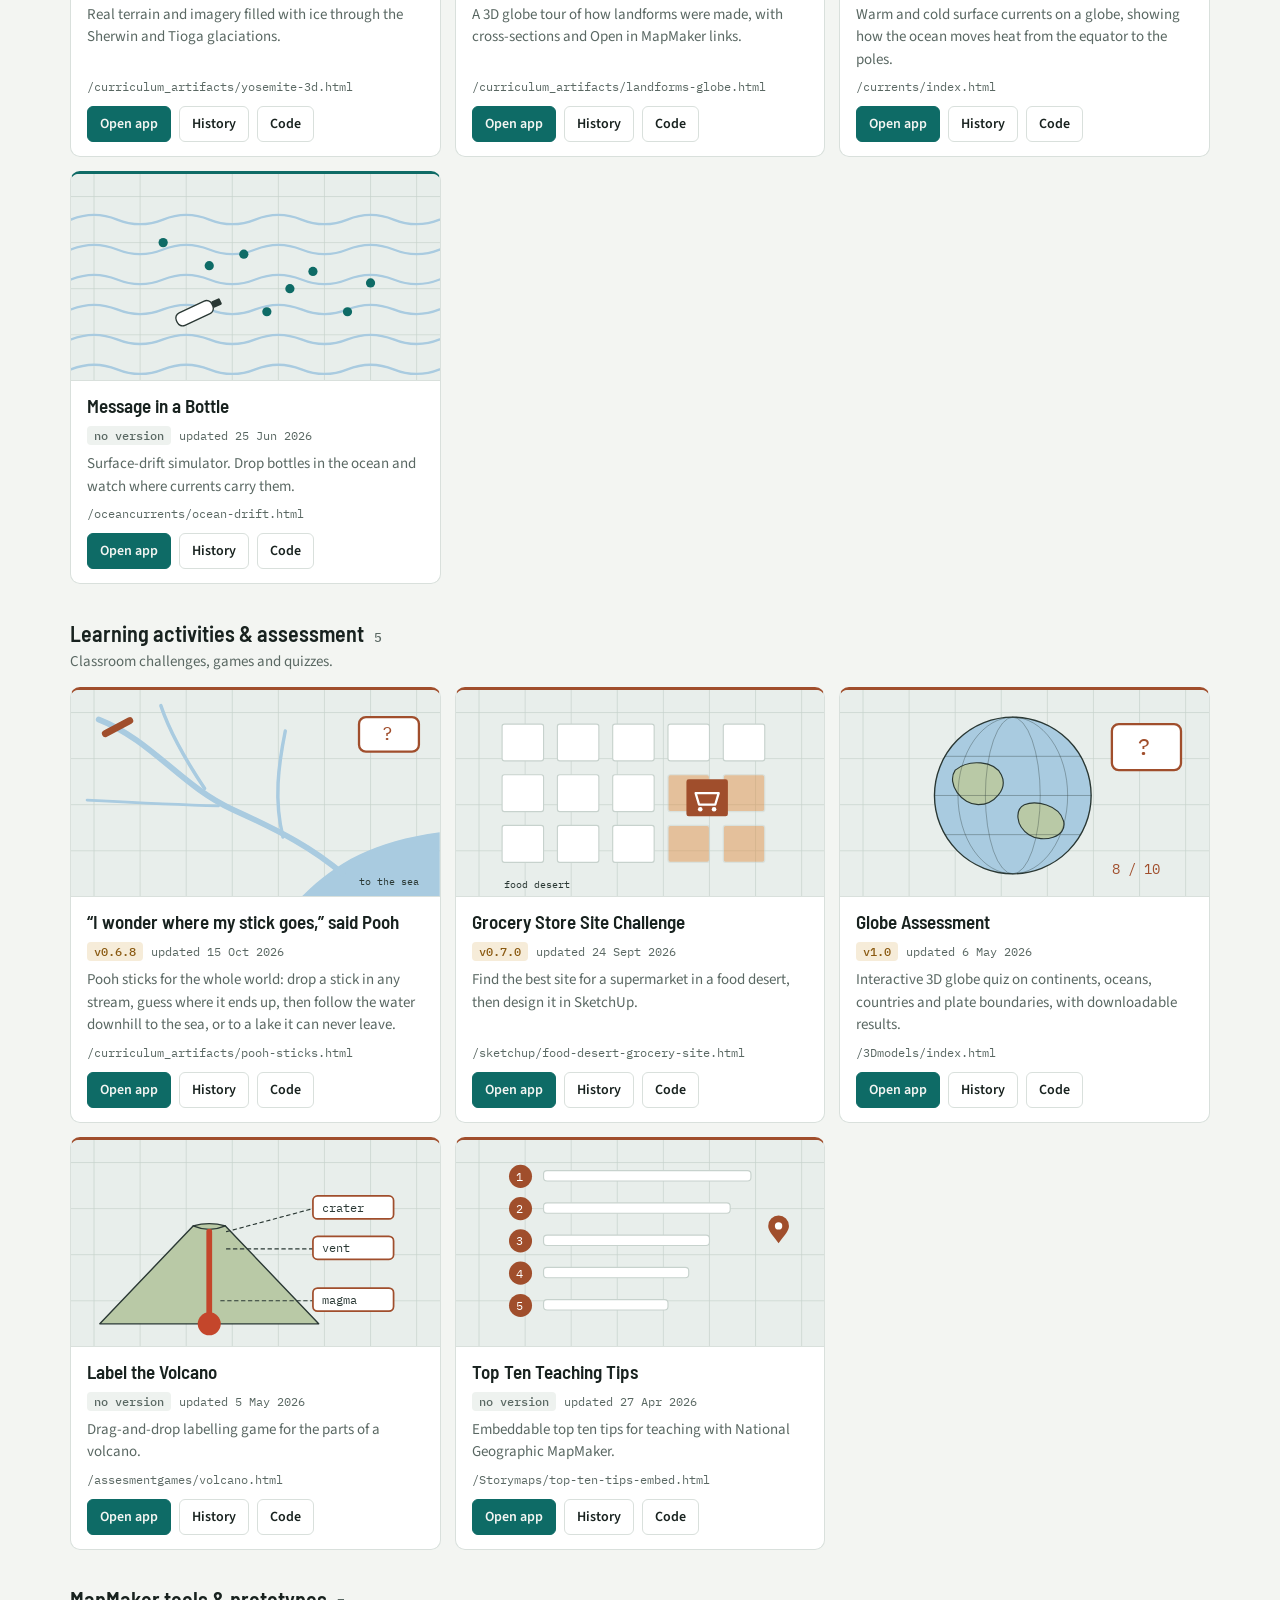
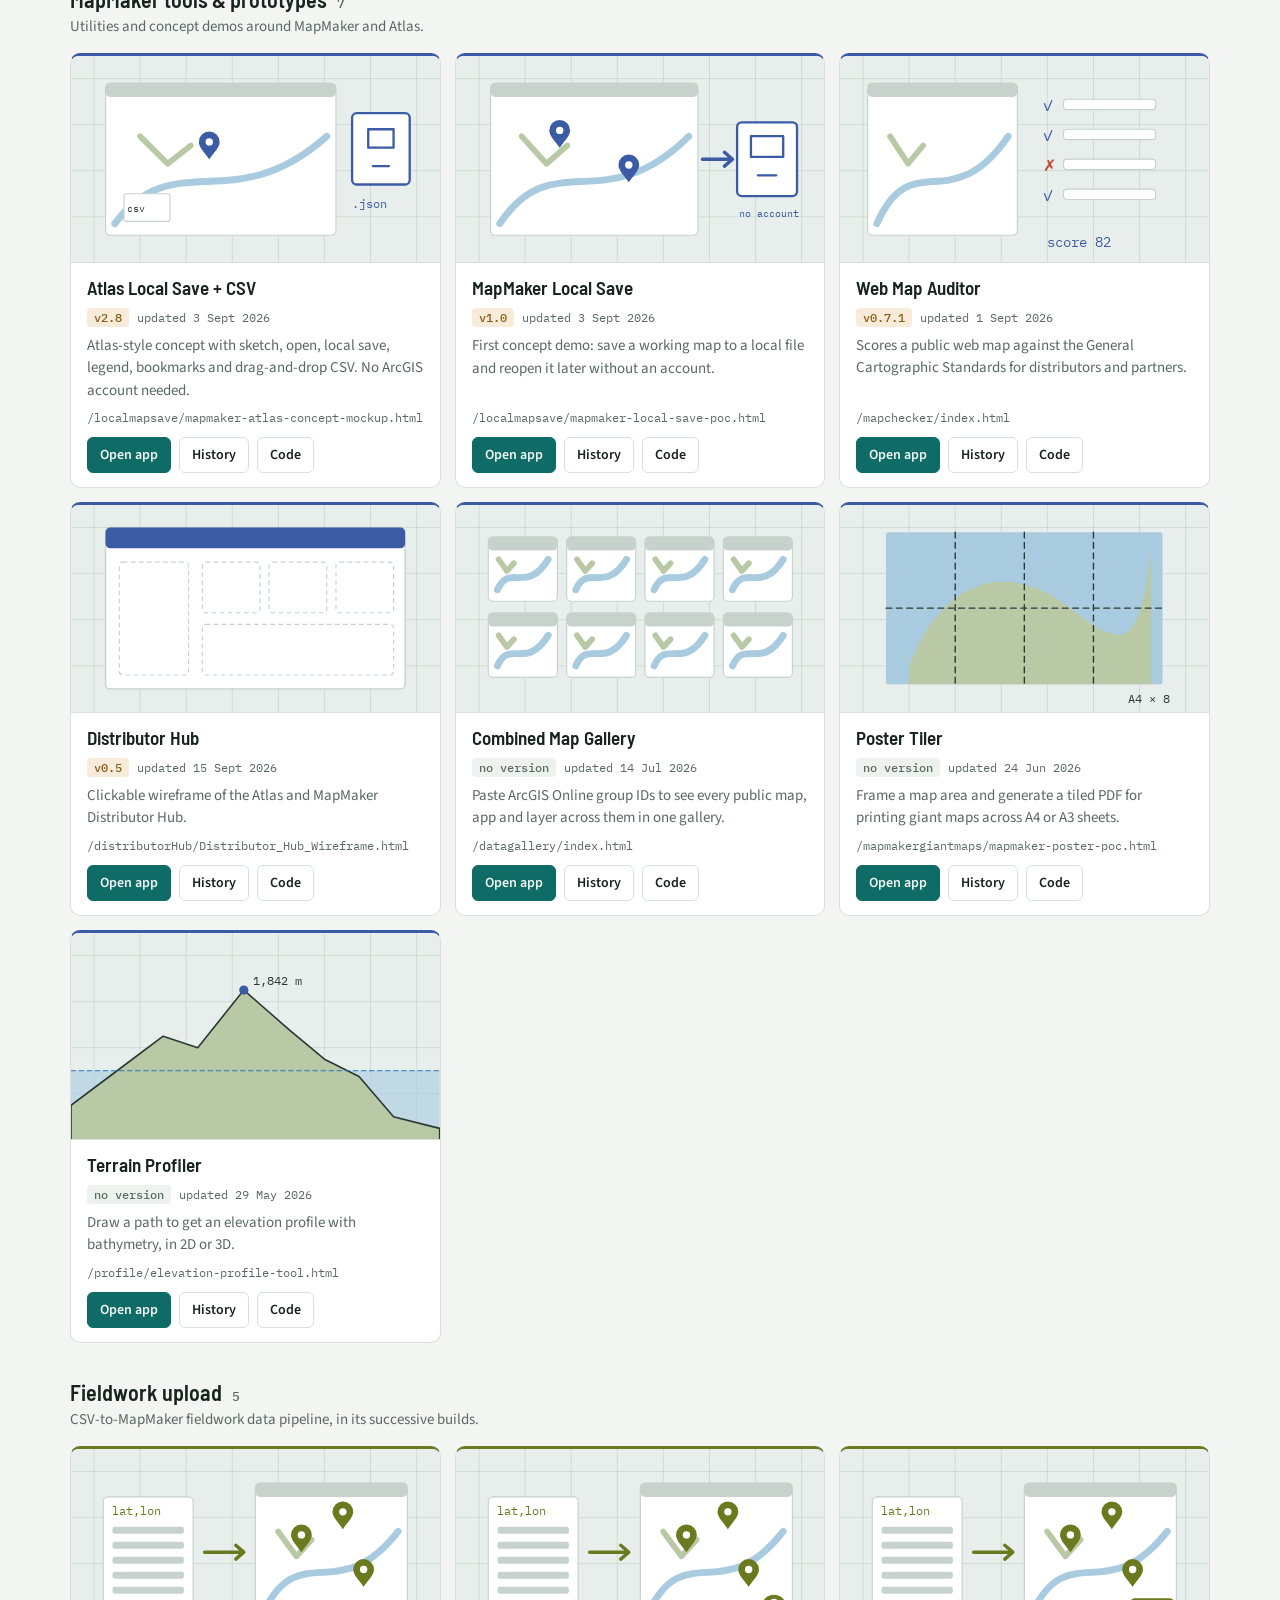
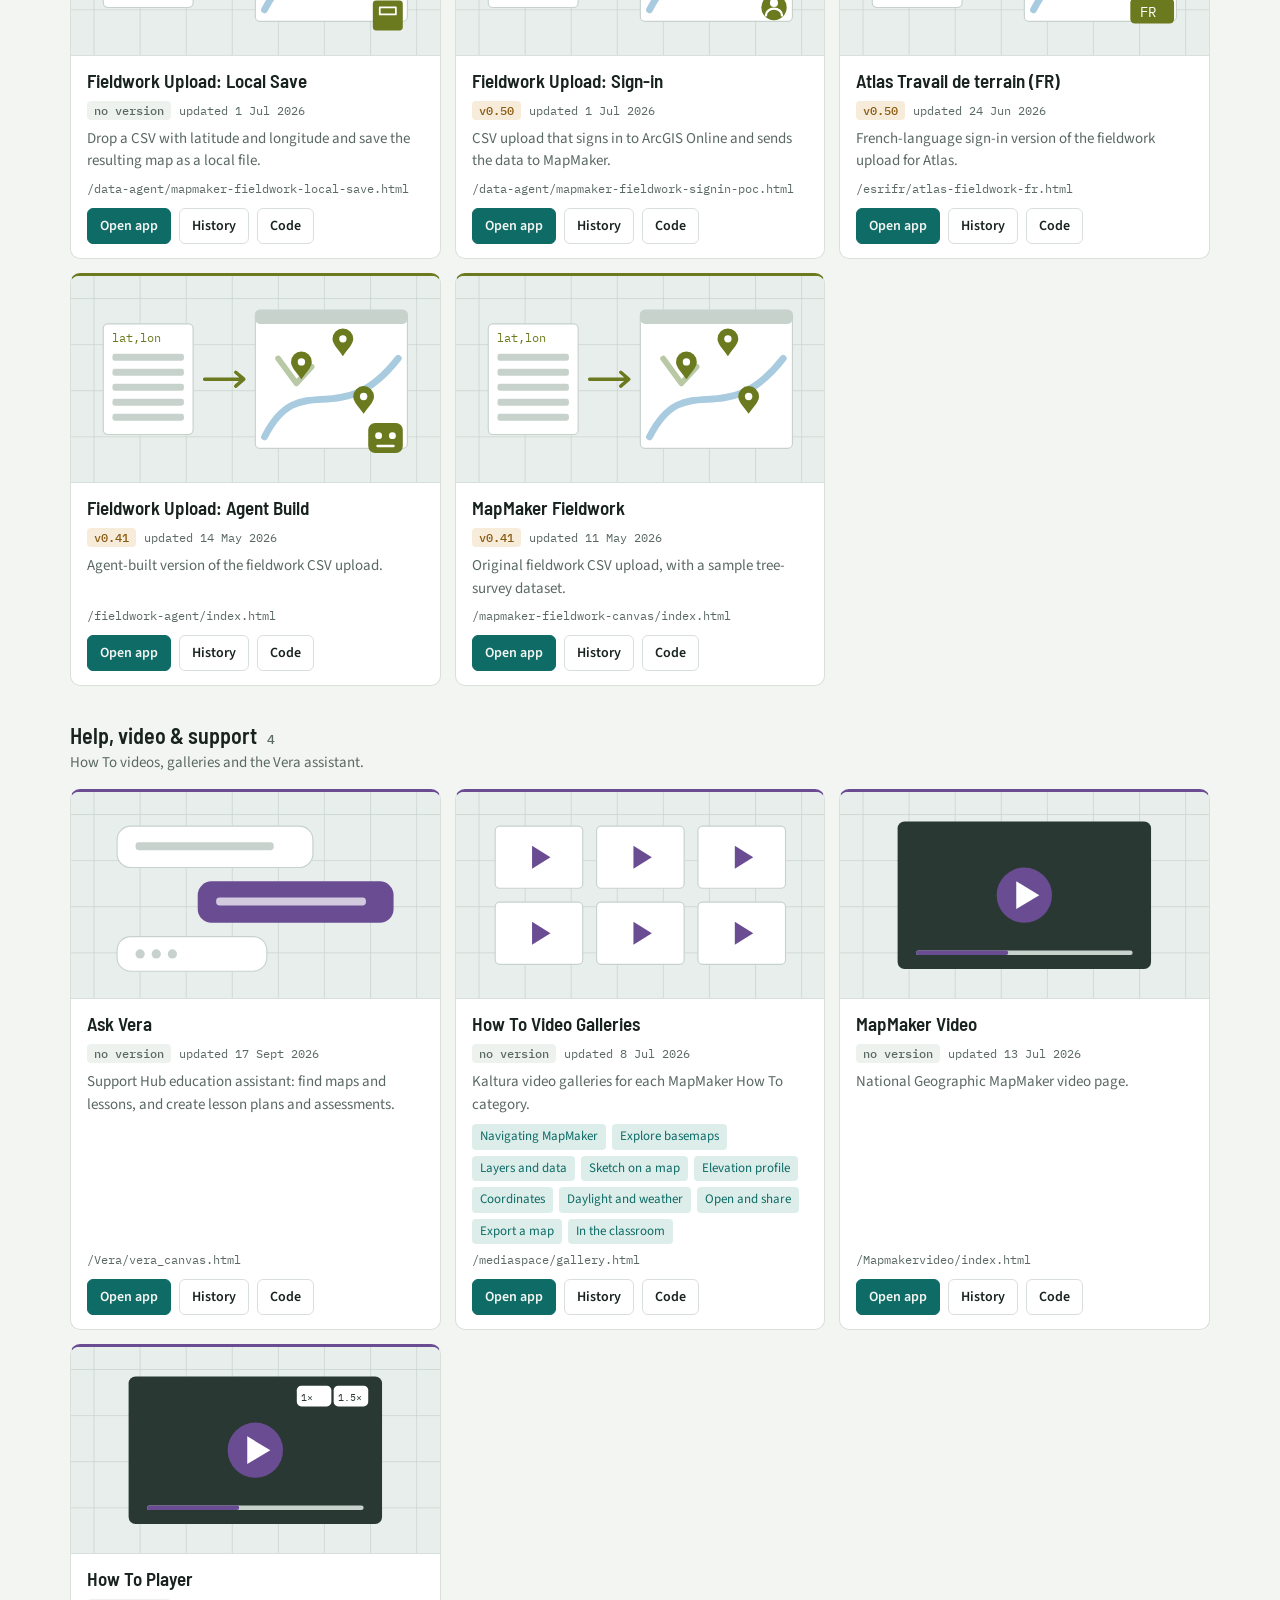
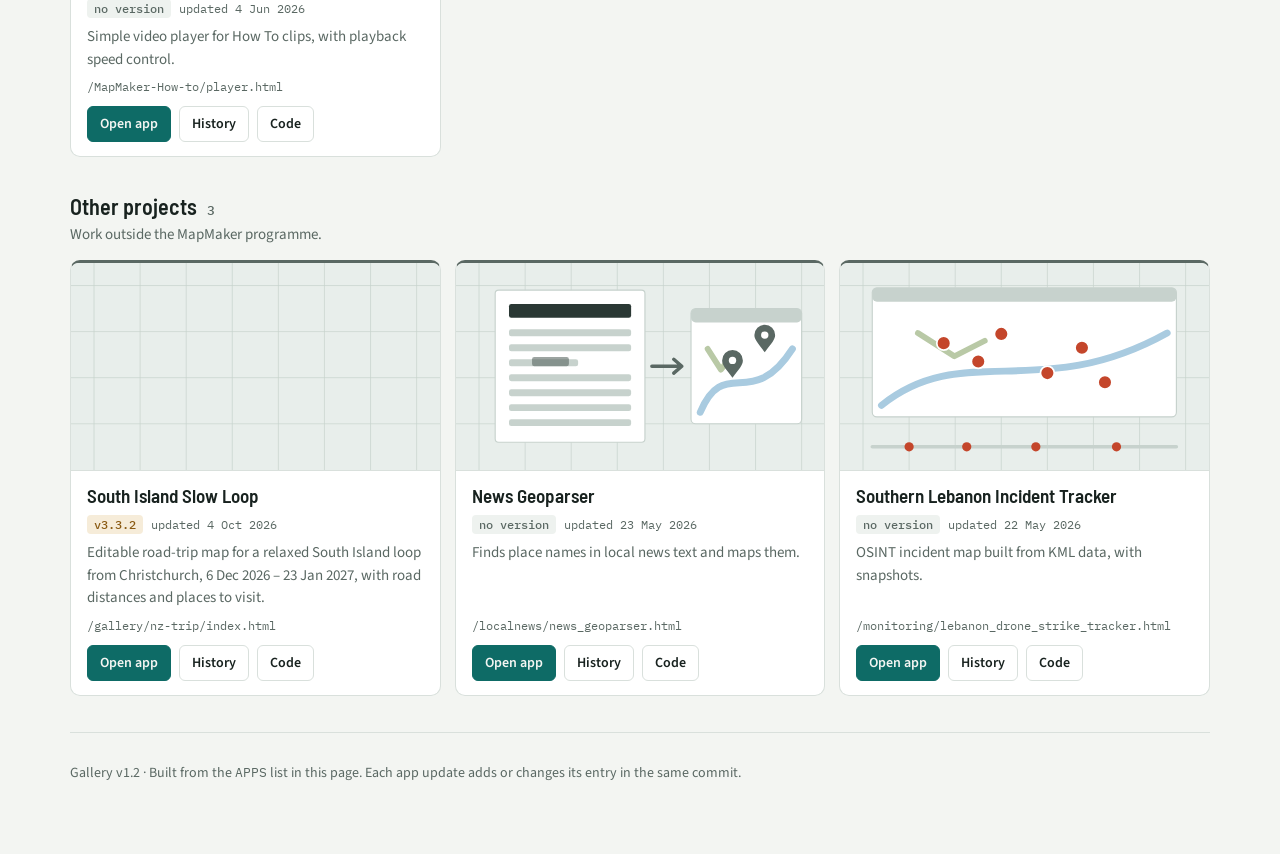
==== commit 6e39a76e: "Gallery: Pooh sticks card to v0.6.8 Co-Authored-By: Claude Opus 5.5 <noreply@anthropic.com> Claude-S" ====
--- a/index.html
+++ b/index.html
@@ -131,7 +131,7 @@
   {cat:"process", title:"Message in a Bottle", repo:"oceancurrents", path:"ocean-drift.html", version:"", updated:"2026-06-25", desc:"Surface-drift simulator. Drop bottles in the ocean and watch where currents carry them.", tags:"ocean drift currents simulation"},
 
   // Learning activities
-  {cat:"learn", title:"“I wonder where my stick goes,” said Pooh", repo:"curriculum_artifacts", path:"pooh-sticks.html", version:"0.6.7", updated:"2026-10-15", desc:"Pooh sticks for the whole world: drop a stick in any stream, guess where it ends up, then follow the water downhill to the sea, or to a lake it can never leave.", tags:"rivers stream drainage basin watershed sea ocean game poohsticks pooh prediction elevation flow"},
+  {cat:"learn", title:"“I wonder where my stick goes,” said Pooh", repo:"curriculum_artifacts", path:"pooh-sticks.html", version:"0.6.8", updated:"2026-10-15", desc:"Pooh sticks for the whole world: drop a stick in any stream, guess where it ends up, then follow the water downhill to the sea, or to a lake it can never leave.", tags:"rivers stream drainage basin watershed sea ocean game poohsticks pooh prediction elevation flow"},
   {cat:"learn", title:"Grocery Store Site Challenge", repo:"sketchup", path:"food-desert-grocery-site.html", version:"0.7.0", updated:"2026-09-24", desc:"Find the best site for a supermarket in a food desert, then design it in SketchUp.", tags:"sketchup food desert site selection 3d"},
   {cat:"learn", title:"Globe Assessment", repo:"3Dmodels", path:"index.html", version:"1.0", updated:"2026-05-06", desc:"Interactive 3D globe quiz on continents, oceans, countries and plate boundaries, with downloadable results.", tags:"quiz assessment globe plates"},
   {cat:"learn", title:"Label the Volcano", repo:"assesmentgames", path:"volcano.html", version:"", updated:"2026-05-05", desc:"Drag-and-drop labelling game for the parts of a volcano.", tags:"volcano game assessment"},
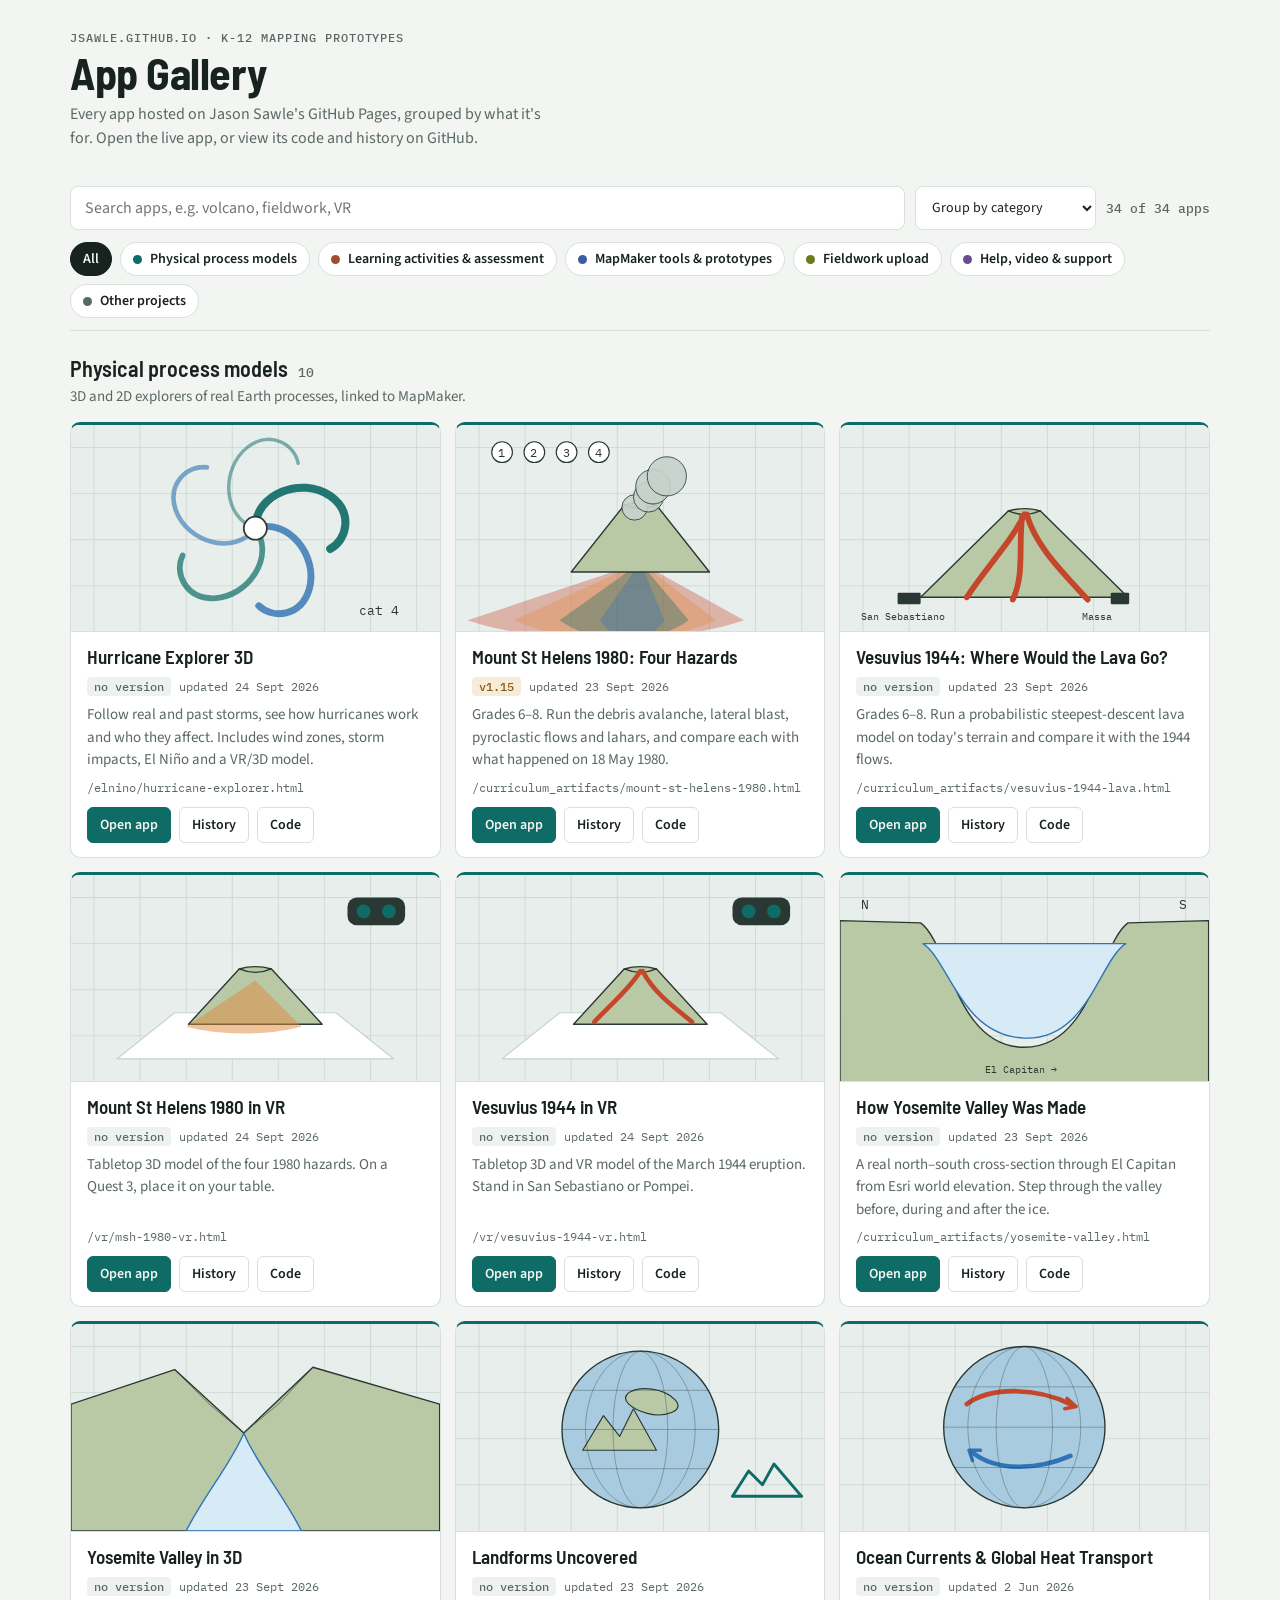
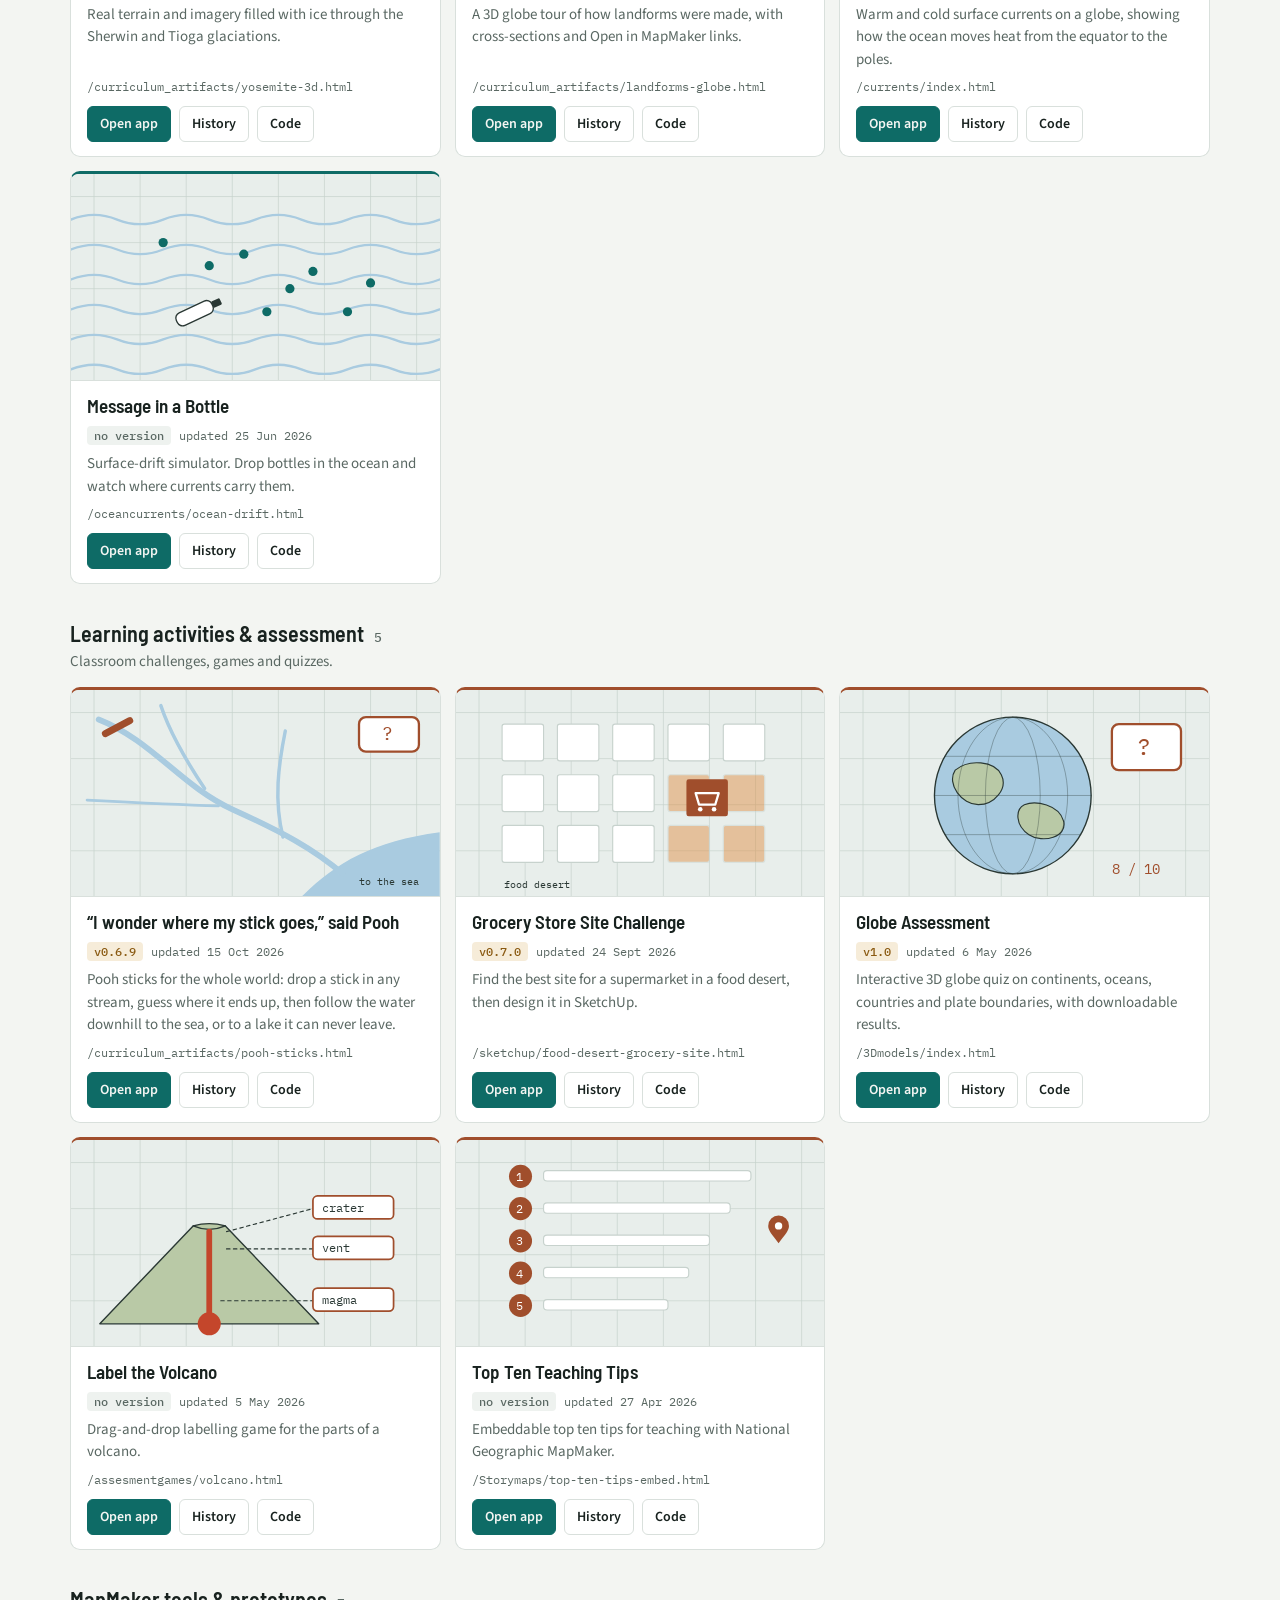
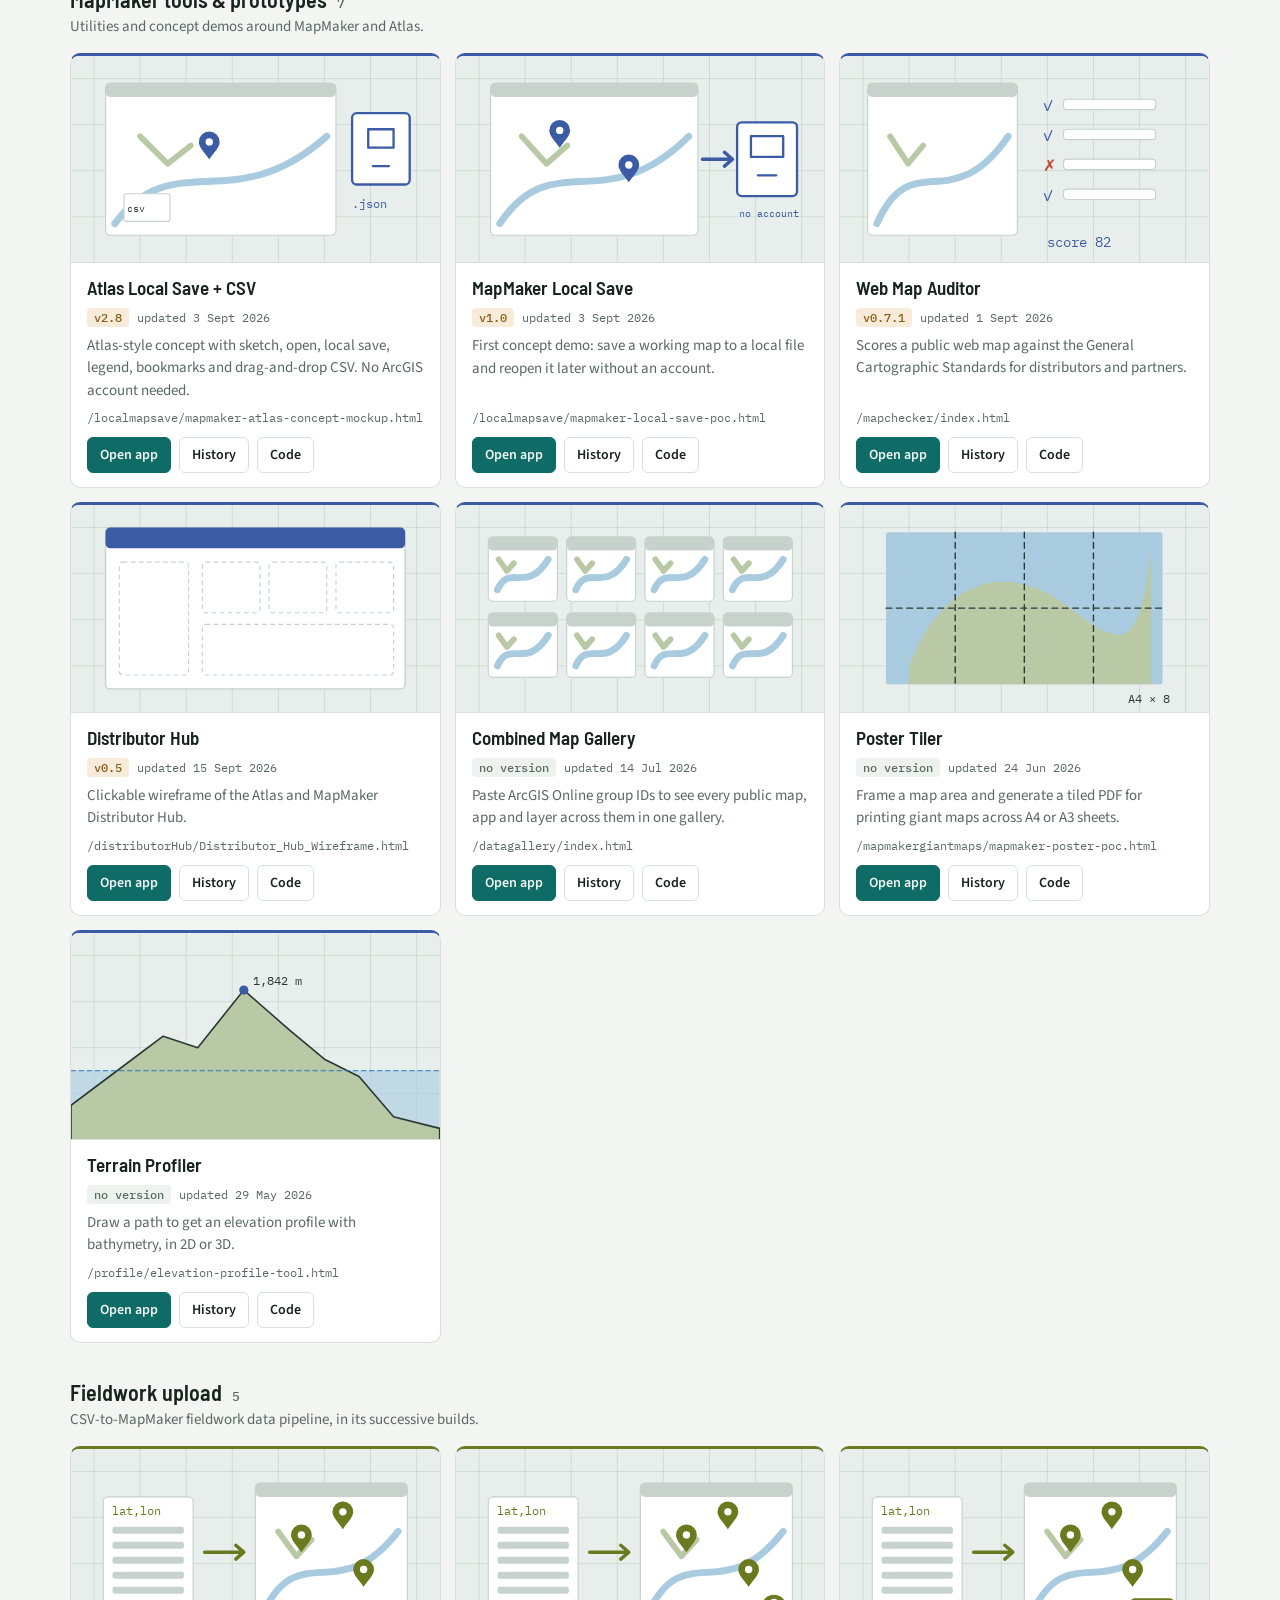
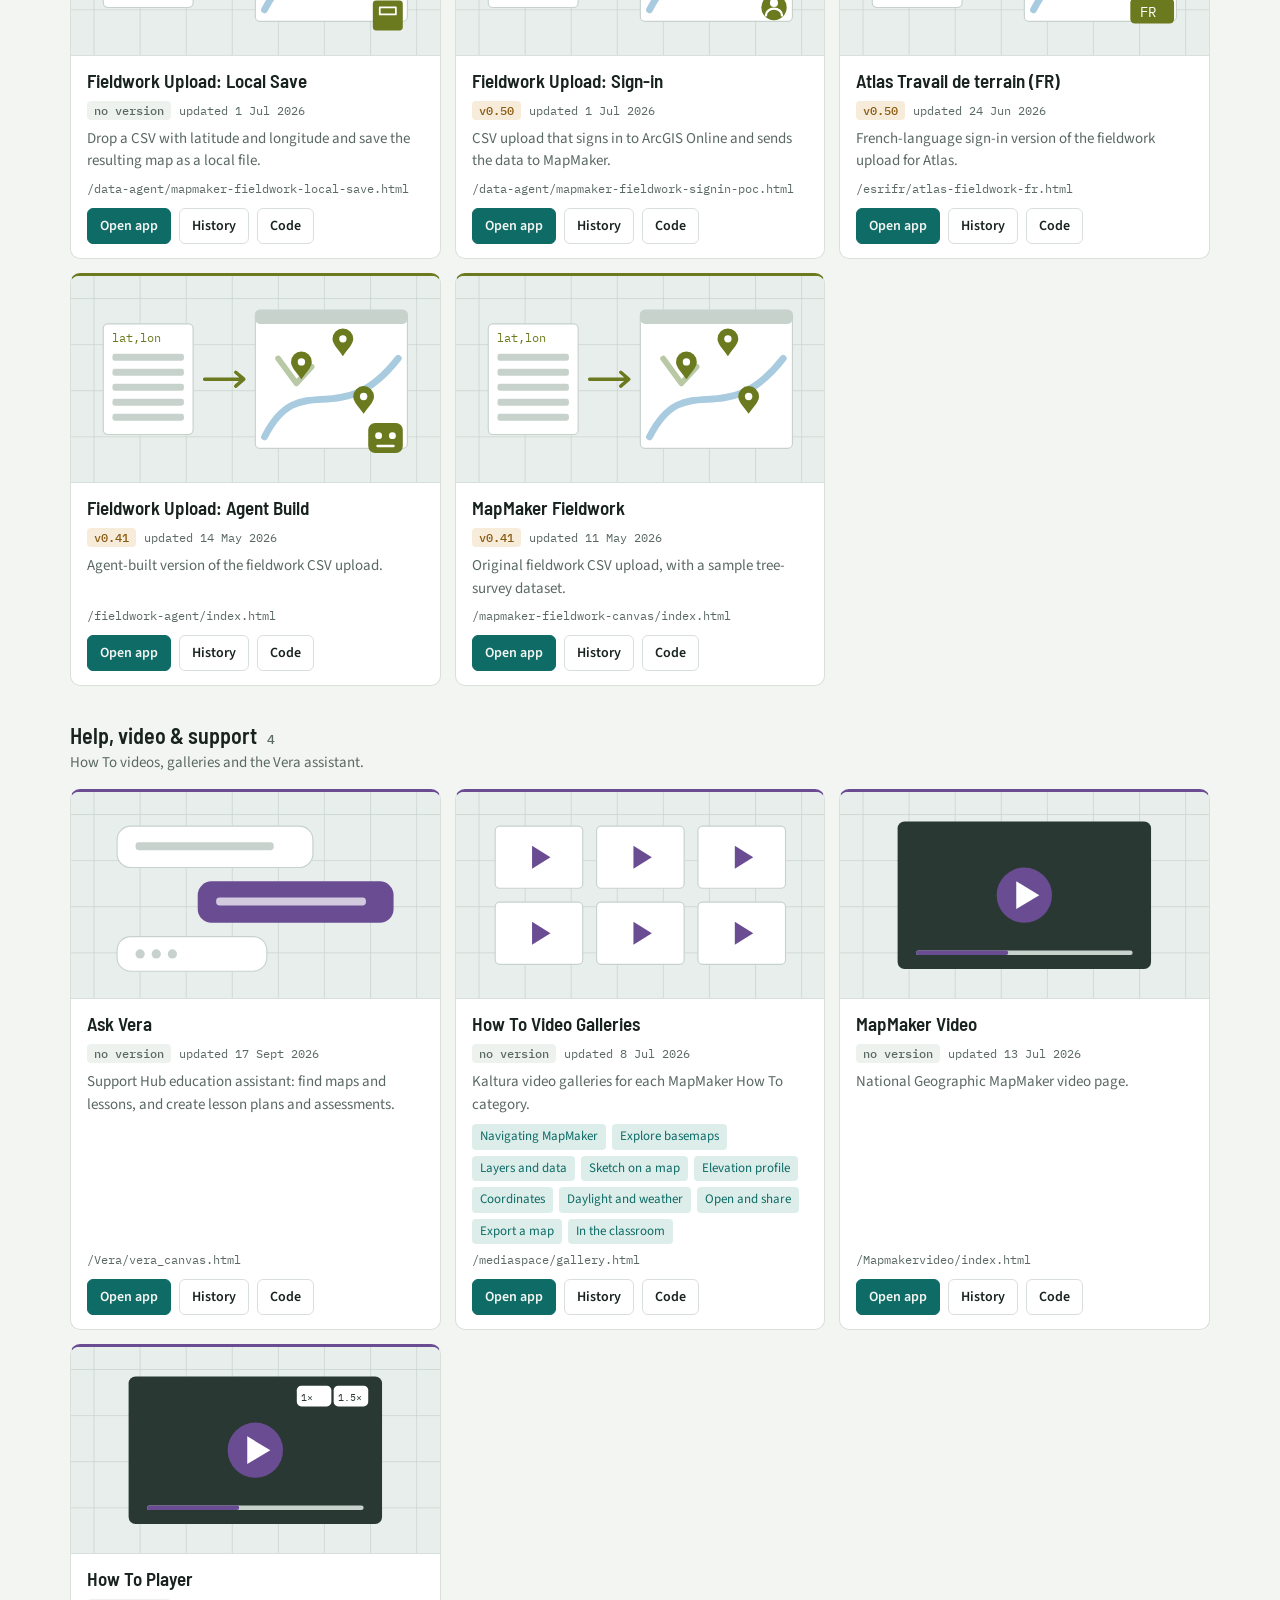
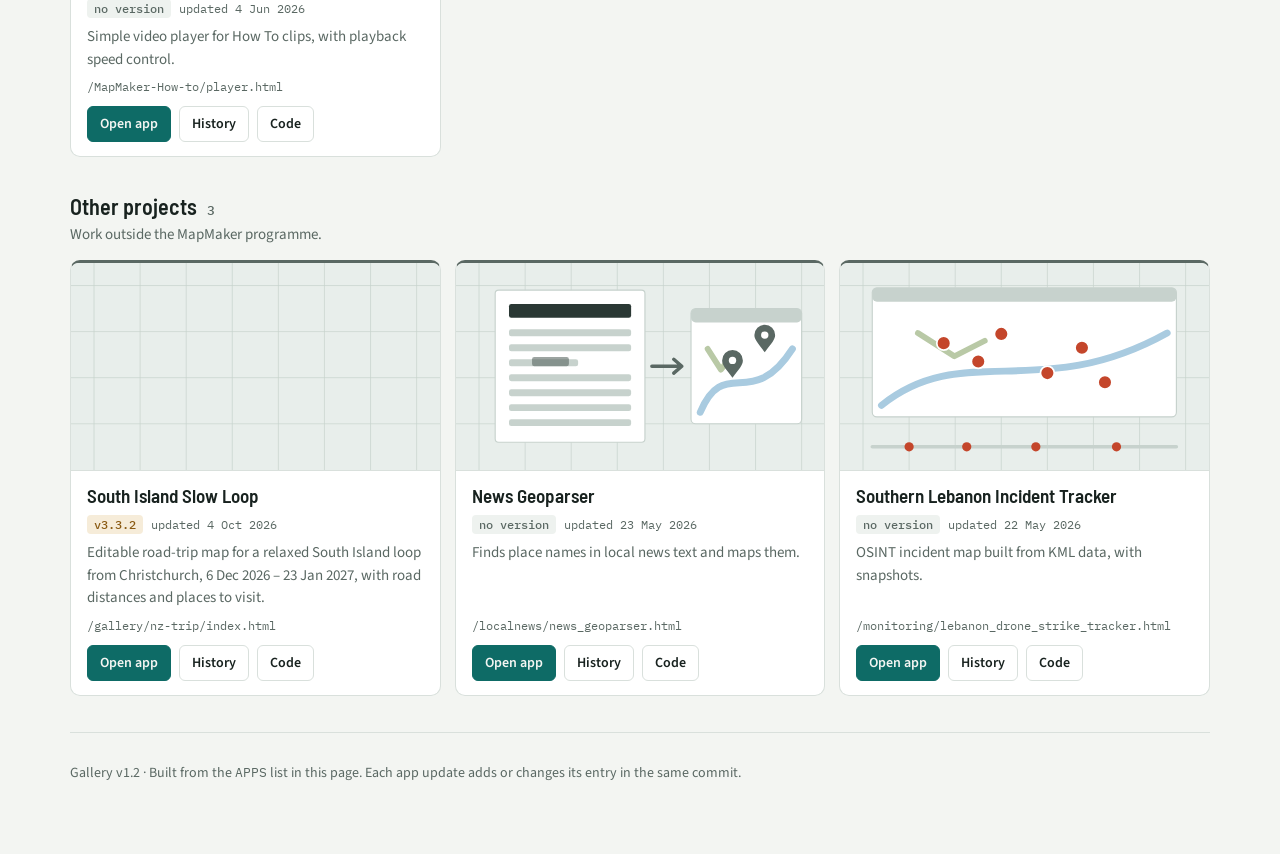
==== commit fae33b95: "Gallery: Pooh sticks card to v0.6.9 Co-Authored-By: Claude Opus 5.5 <noreply@anthropic.com> Claude-S" ====
--- a/index.html
+++ b/index.html
@@ -131,7 +131,7 @@
   {cat:"process", title:"Message in a Bottle", repo:"oceancurrents", path:"ocean-drift.html", version:"", updated:"2026-06-25", desc:"Surface-drift simulator. Drop bottles in the ocean and watch where currents carry them.", tags:"ocean drift currents simulation"},
 
   // Learning activities
-  {cat:"learn", title:"“I wonder where my stick goes,” said Pooh", repo:"curriculum_artifacts", path:"pooh-sticks.html", version:"0.6.8", updated:"2026-10-15", desc:"Pooh sticks for the whole world: drop a stick in any stream, guess where it ends up, then follow the water downhill to the sea, or to a lake it can never leave.", tags:"rivers stream drainage basin watershed sea ocean game poohsticks pooh prediction elevation flow"},
+  {cat:"learn", title:"“I wonder where my stick goes,” said Pooh", repo:"curriculum_artifacts", path:"pooh-sticks.html", version:"0.6.9", updated:"2026-10-15", desc:"Pooh sticks for the whole world: drop a stick in any stream, guess where it ends up, then follow the water downhill to the sea, or to a lake it can never leave.", tags:"rivers stream drainage basin watershed sea ocean game poohsticks pooh prediction elevation flow"},
   {cat:"learn", title:"Grocery Store Site Challenge", repo:"sketchup", path:"food-desert-grocery-site.html", version:"0.7.0", updated:"2026-09-24", desc:"Find the best site for a supermarket in a food desert, then design it in SketchUp.", tags:"sketchup food desert site selection 3d"},
   {cat:"learn", title:"Globe Assessment", repo:"3Dmodels", path:"index.html", version:"1.0", updated:"2026-05-06", desc:"Interactive 3D globe quiz on continents, oceans, countries and plate boundaries, with downloadable results.", tags:"quiz assessment globe plates"},
   {cat:"learn", title:"Label the Volcano", repo:"assesmentgames", path:"volcano.html", version:"", updated:"2026-05-05", desc:"Drag-and-drop labelling game for the parts of a volcano.", tags:"volcano game assessment"},
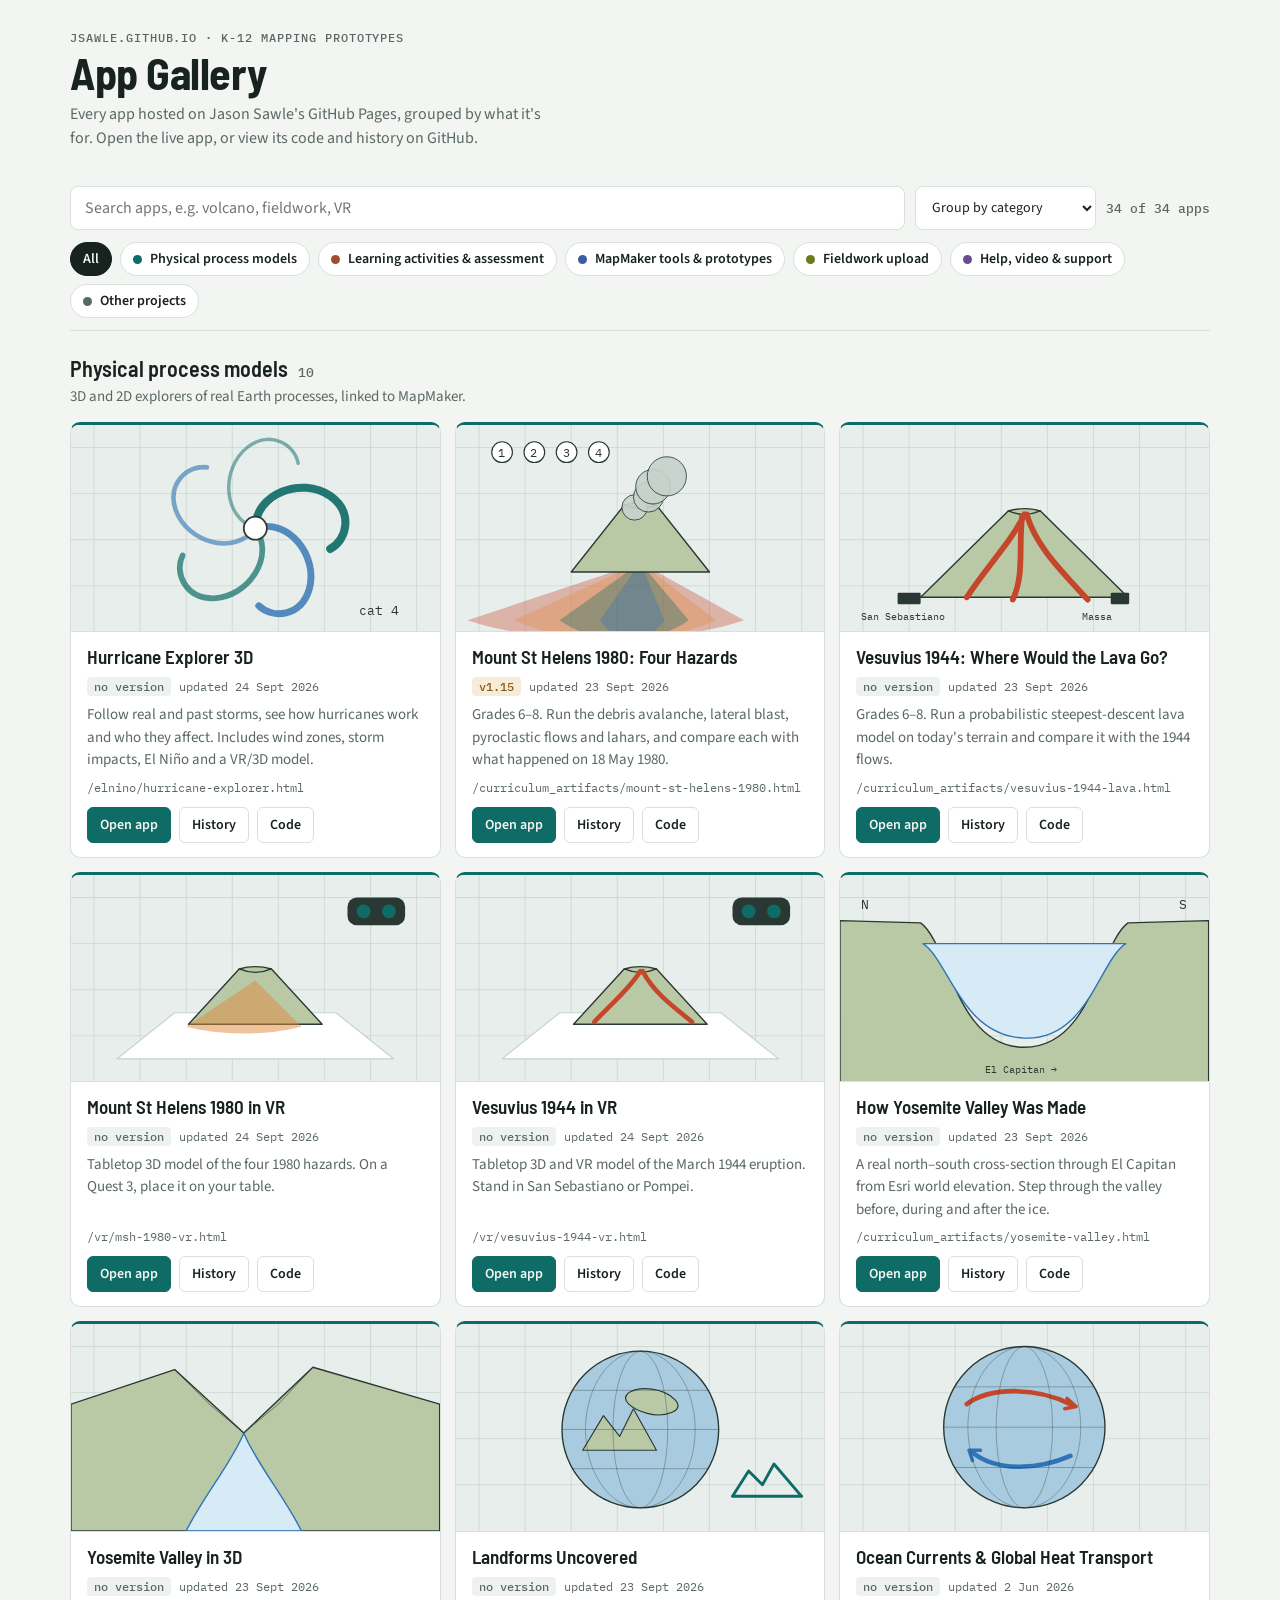
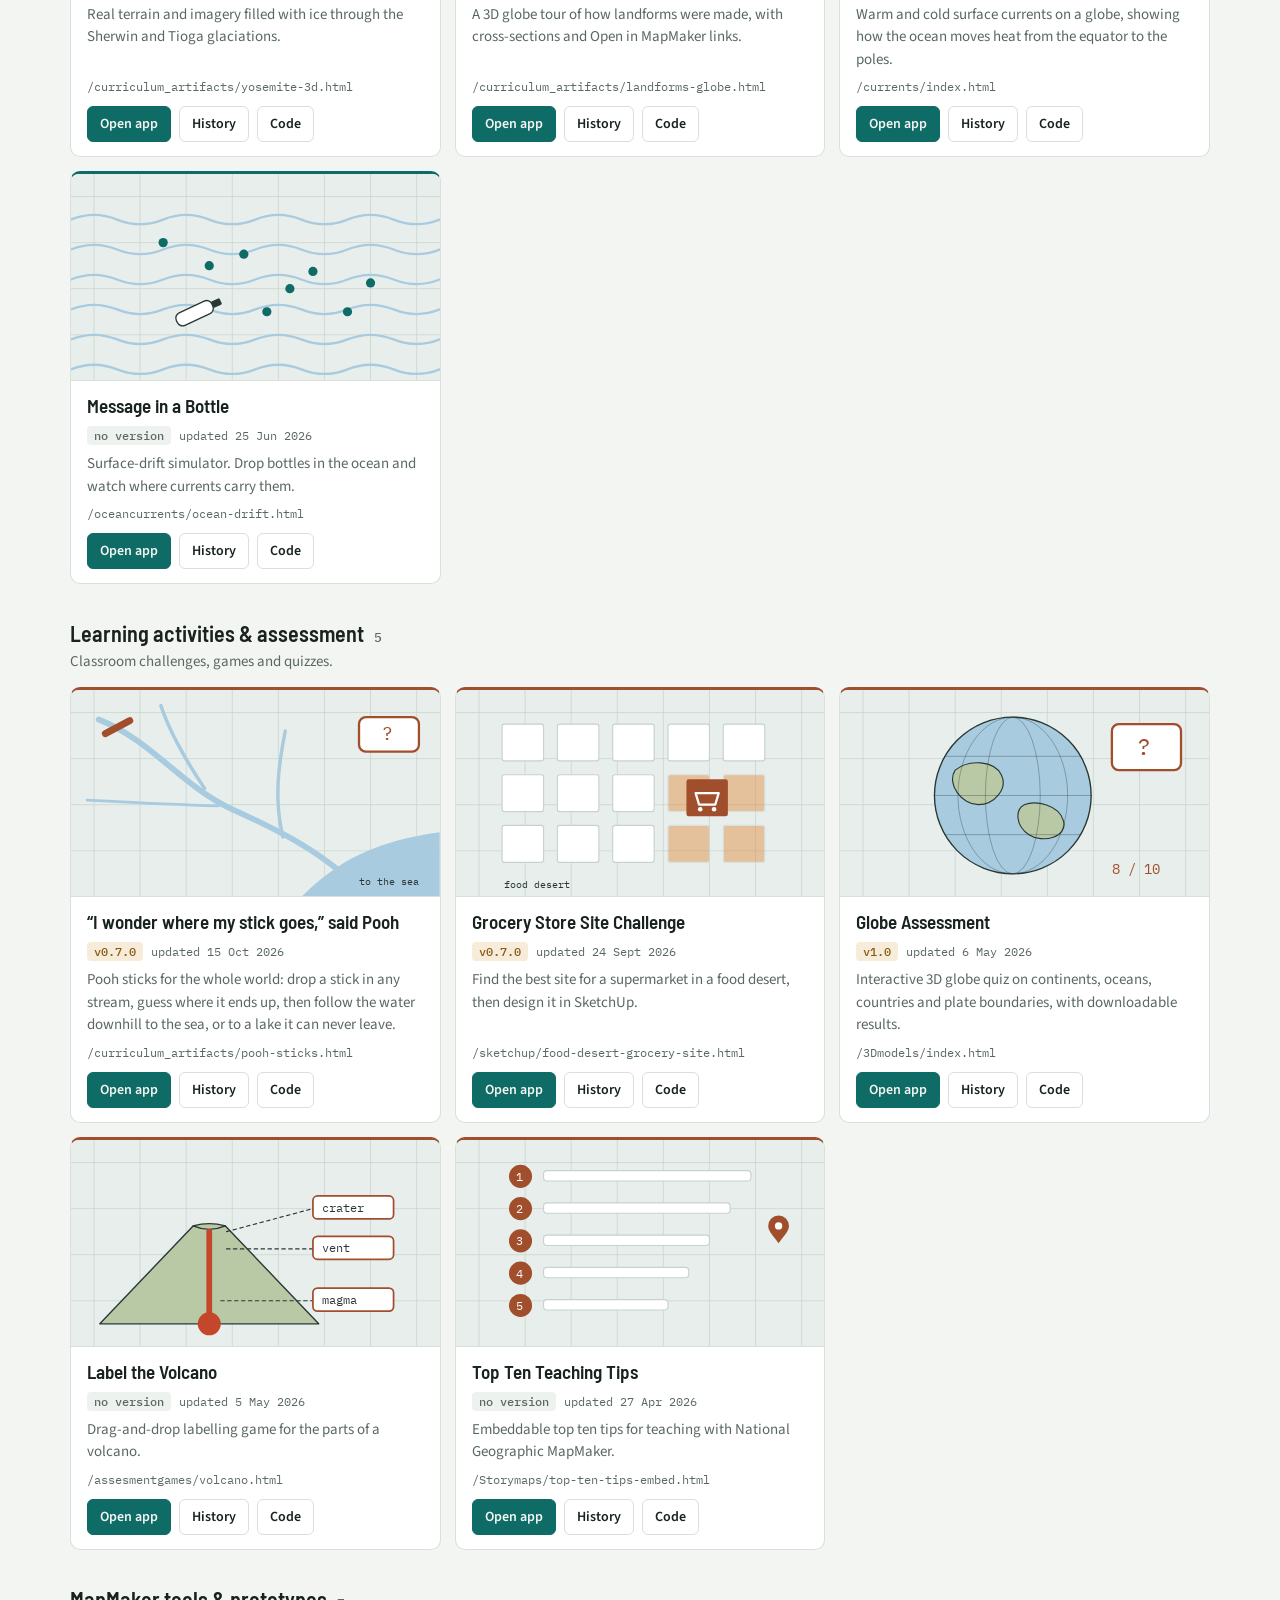
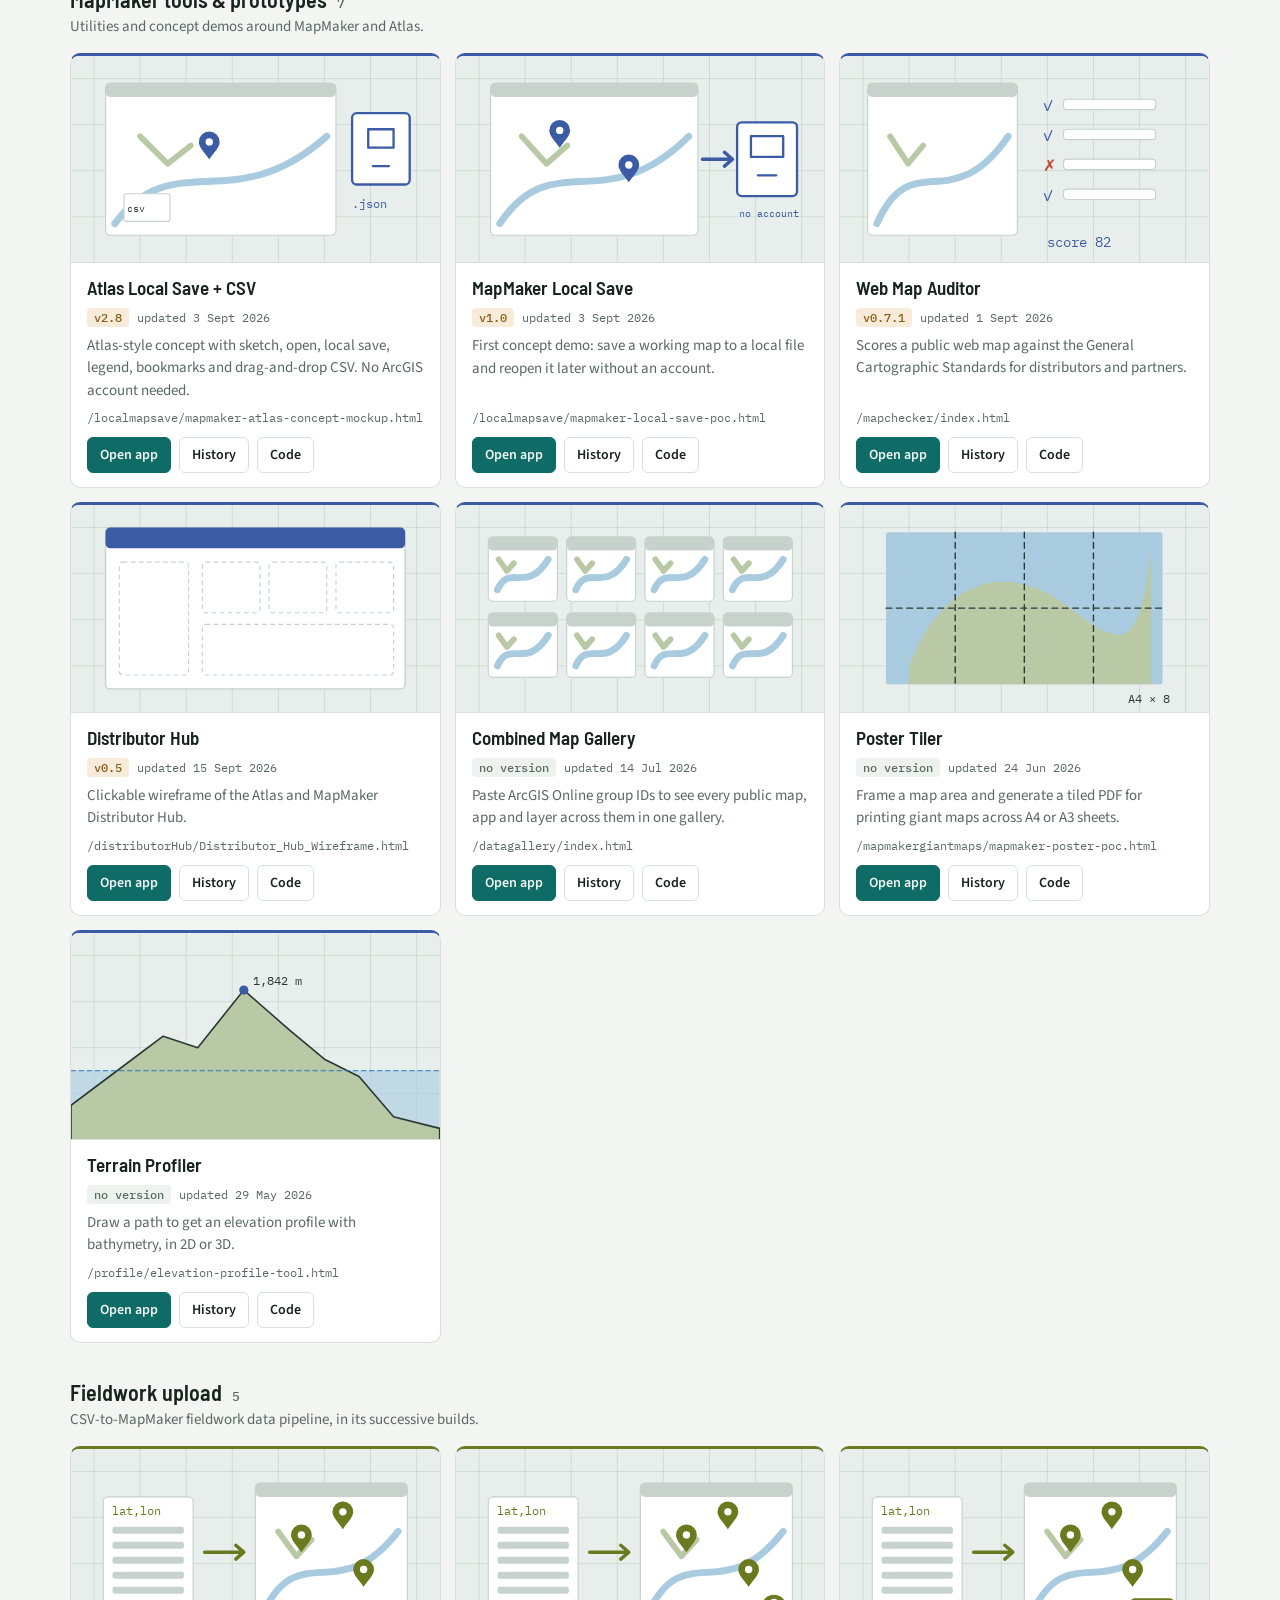
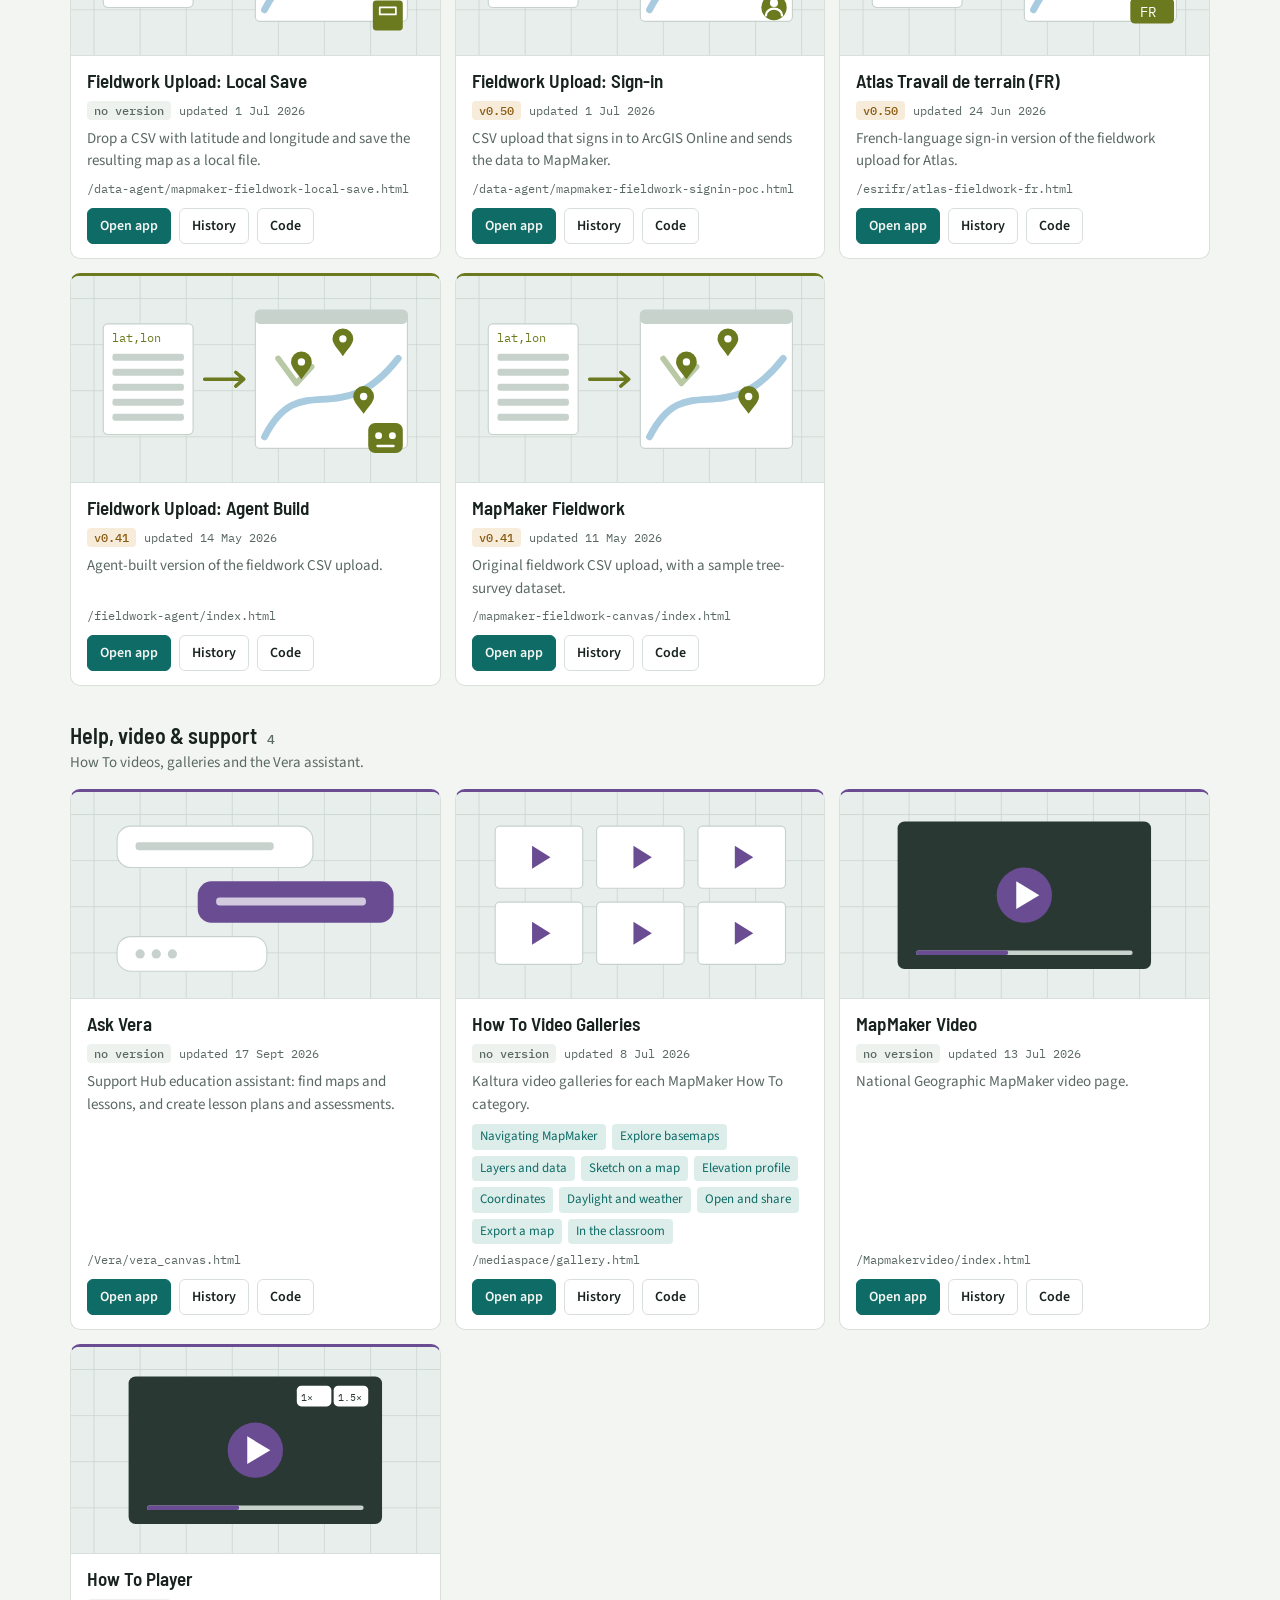
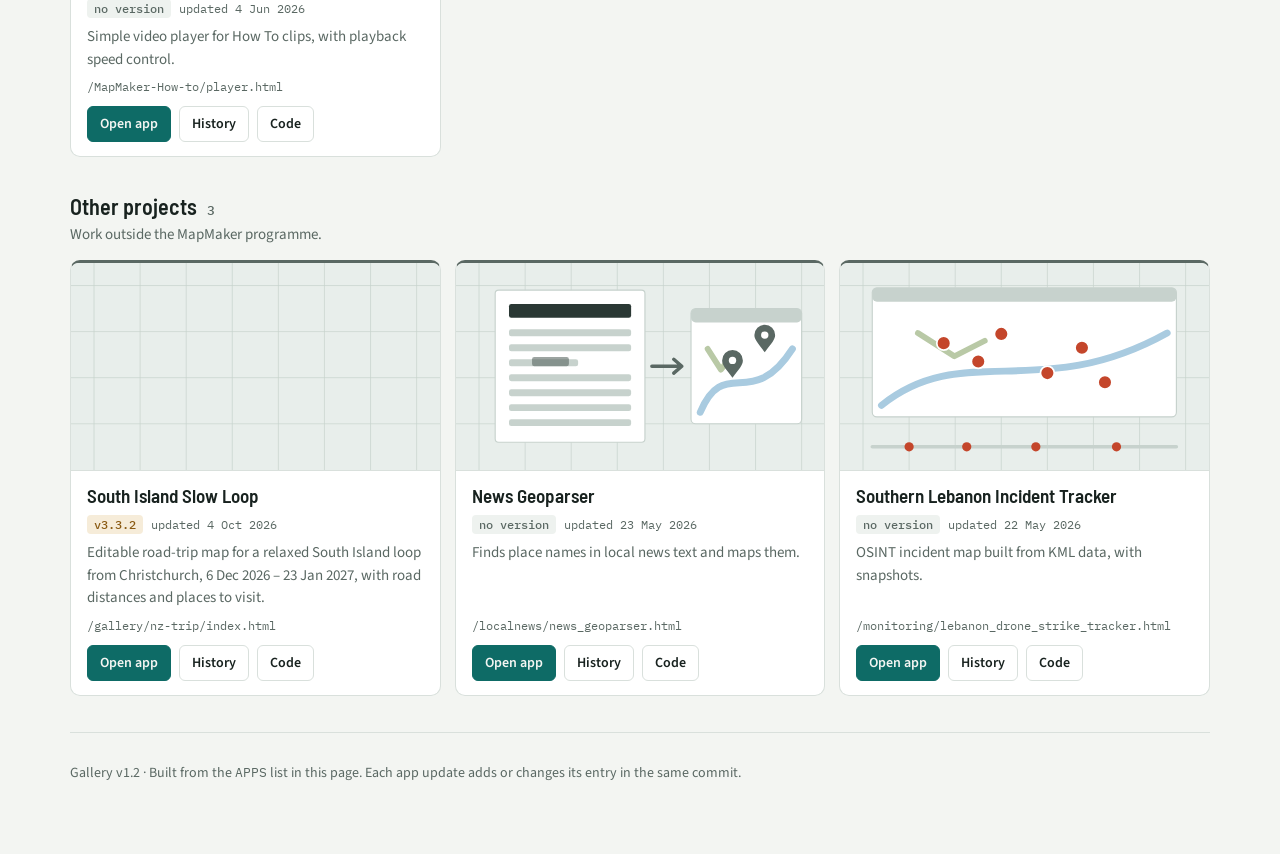
==== commit 3972988b: "Gallery: Pooh sticks card to v0.7.0 Co-Authored-By: Claude Opus 5.5 <noreply@anthropic.com> Claude-S" ====
--- a/index.html
+++ b/index.html
@@ -131,7 +131,7 @@
   {cat:"process", title:"Message in a Bottle", repo:"oceancurrents", path:"ocean-drift.html", version:"", updated:"2026-06-25", desc:"Surface-drift simulator. Drop bottles in the ocean and watch where currents carry them.", tags:"ocean drift currents simulation"},
 
   // Learning activities
-  {cat:"learn", title:"“I wonder where my stick goes,” said Pooh", repo:"curriculum_artifacts", path:"pooh-sticks.html", version:"0.6.9", updated:"2026-10-15", desc:"Pooh sticks for the whole world: drop a stick in any stream, guess where it ends up, then follow the water downhill to the sea, or to a lake it can never leave.", tags:"rivers stream drainage basin watershed sea ocean game poohsticks pooh prediction elevation flow"},
+  {cat:"learn", title:"“I wonder where my stick goes,” said Pooh", repo:"curriculum_artifacts", path:"pooh-sticks.html", version:"0.7.0", updated:"2026-10-15", desc:"Pooh sticks for the whole world: drop a stick in any stream, guess where it ends up, then follow the water downhill to the sea, or to a lake it can never leave.", tags:"rivers stream drainage basin watershed sea ocean game poohsticks pooh prediction elevation flow"},
   {cat:"learn", title:"Grocery Store Site Challenge", repo:"sketchup", path:"food-desert-grocery-site.html", version:"0.7.0", updated:"2026-09-24", desc:"Find the best site for a supermarket in a food desert, then design it in SketchUp.", tags:"sketchup food desert site selection 3d"},
   {cat:"learn", title:"Globe Assessment", repo:"3Dmodels", path:"index.html", version:"1.0", updated:"2026-05-06", desc:"Interactive 3D globe quiz on continents, oceans, countries and plate boundaries, with downloadable results.", tags:"quiz assessment globe plates"},
   {cat:"learn", title:"Label the Volcano", repo:"assesmentgames", path:"volcano.html", version:"", updated:"2026-05-05", desc:"Drag-and-drop labelling game for the parts of a volcano.", tags:"volcano game assessment"},
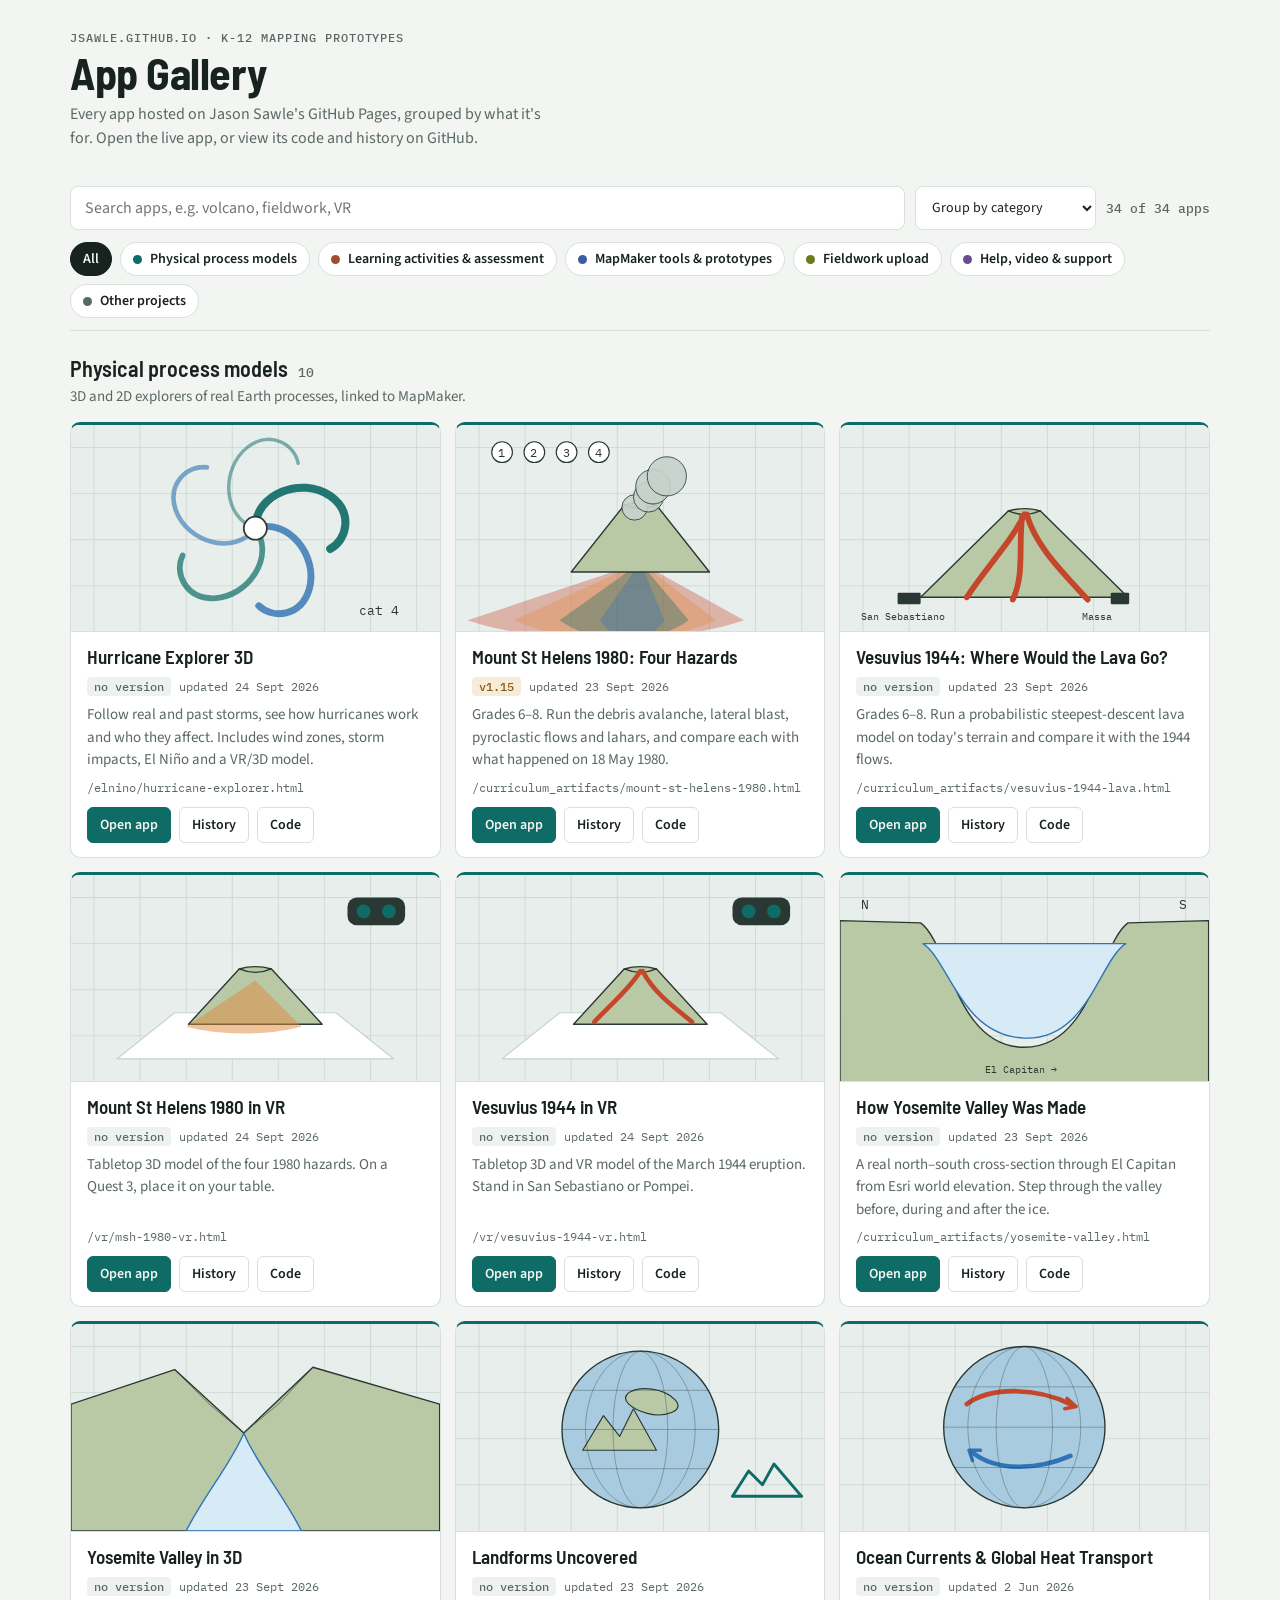
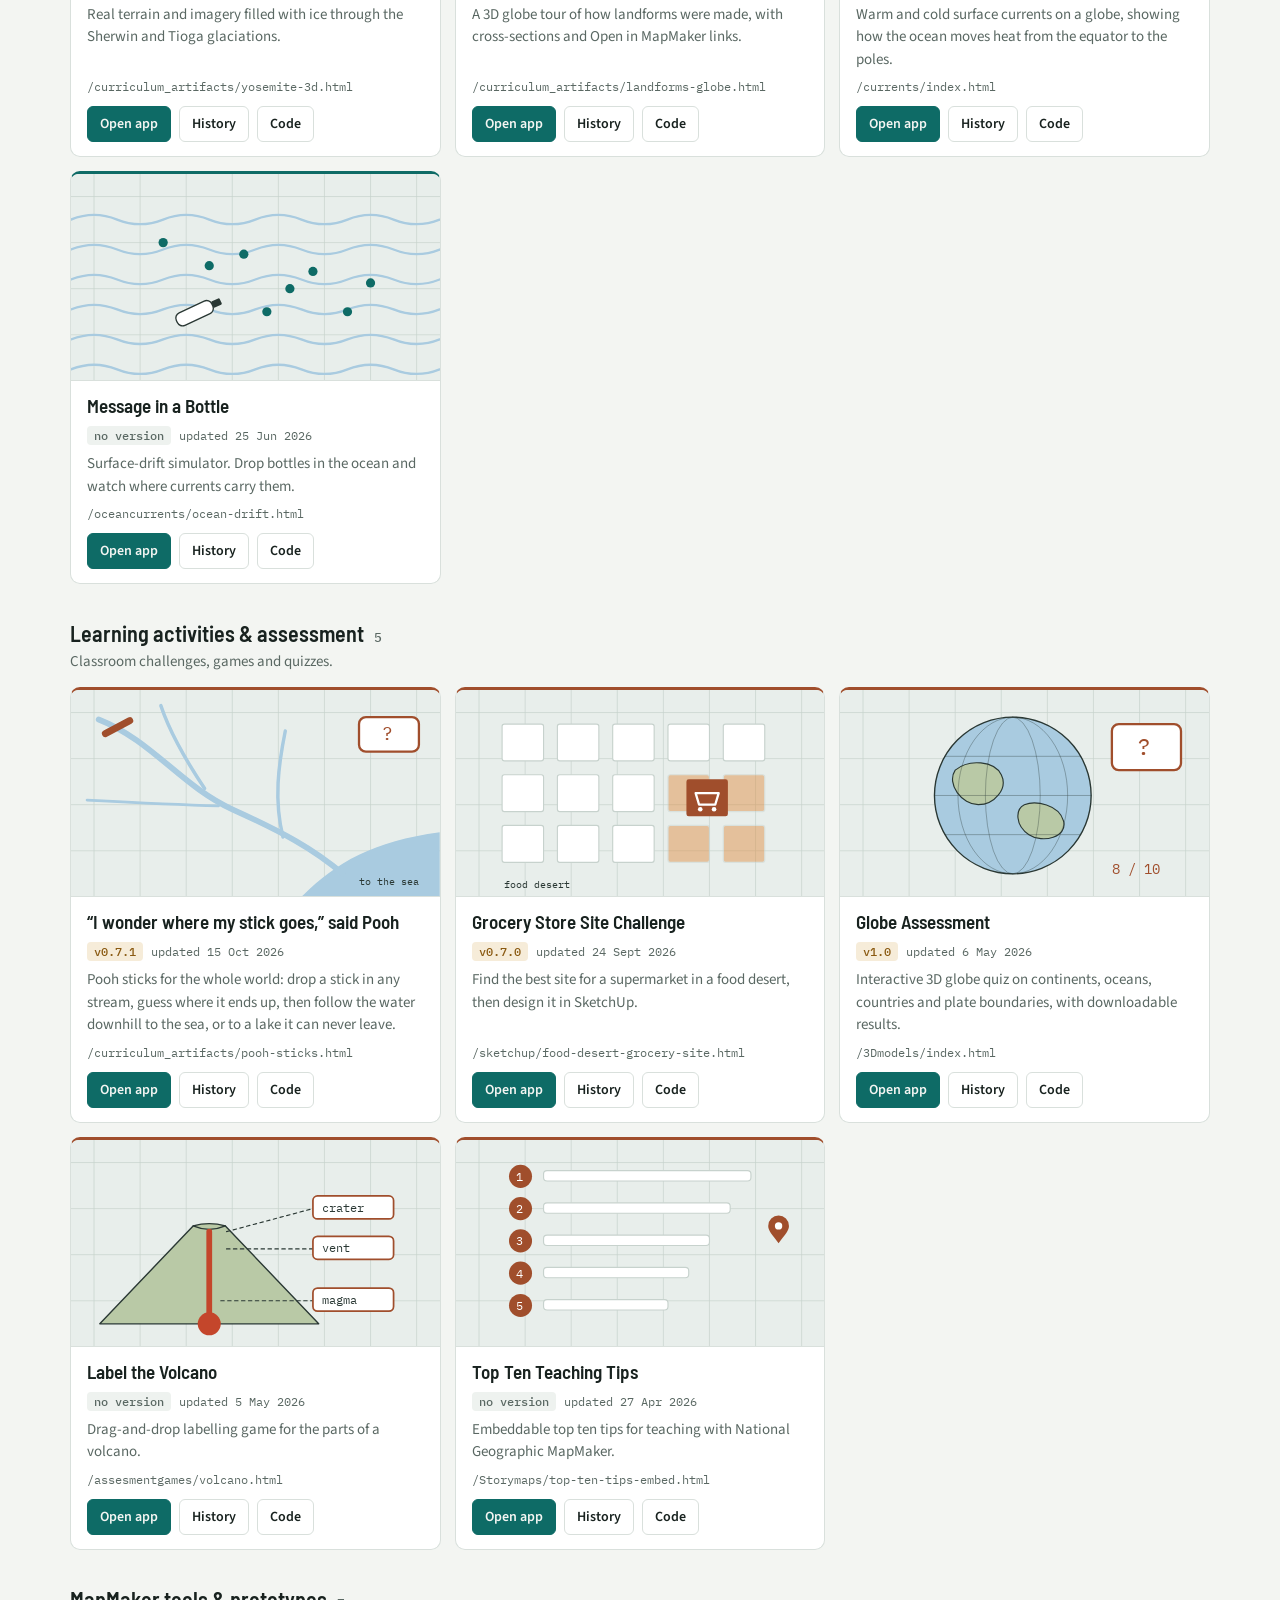
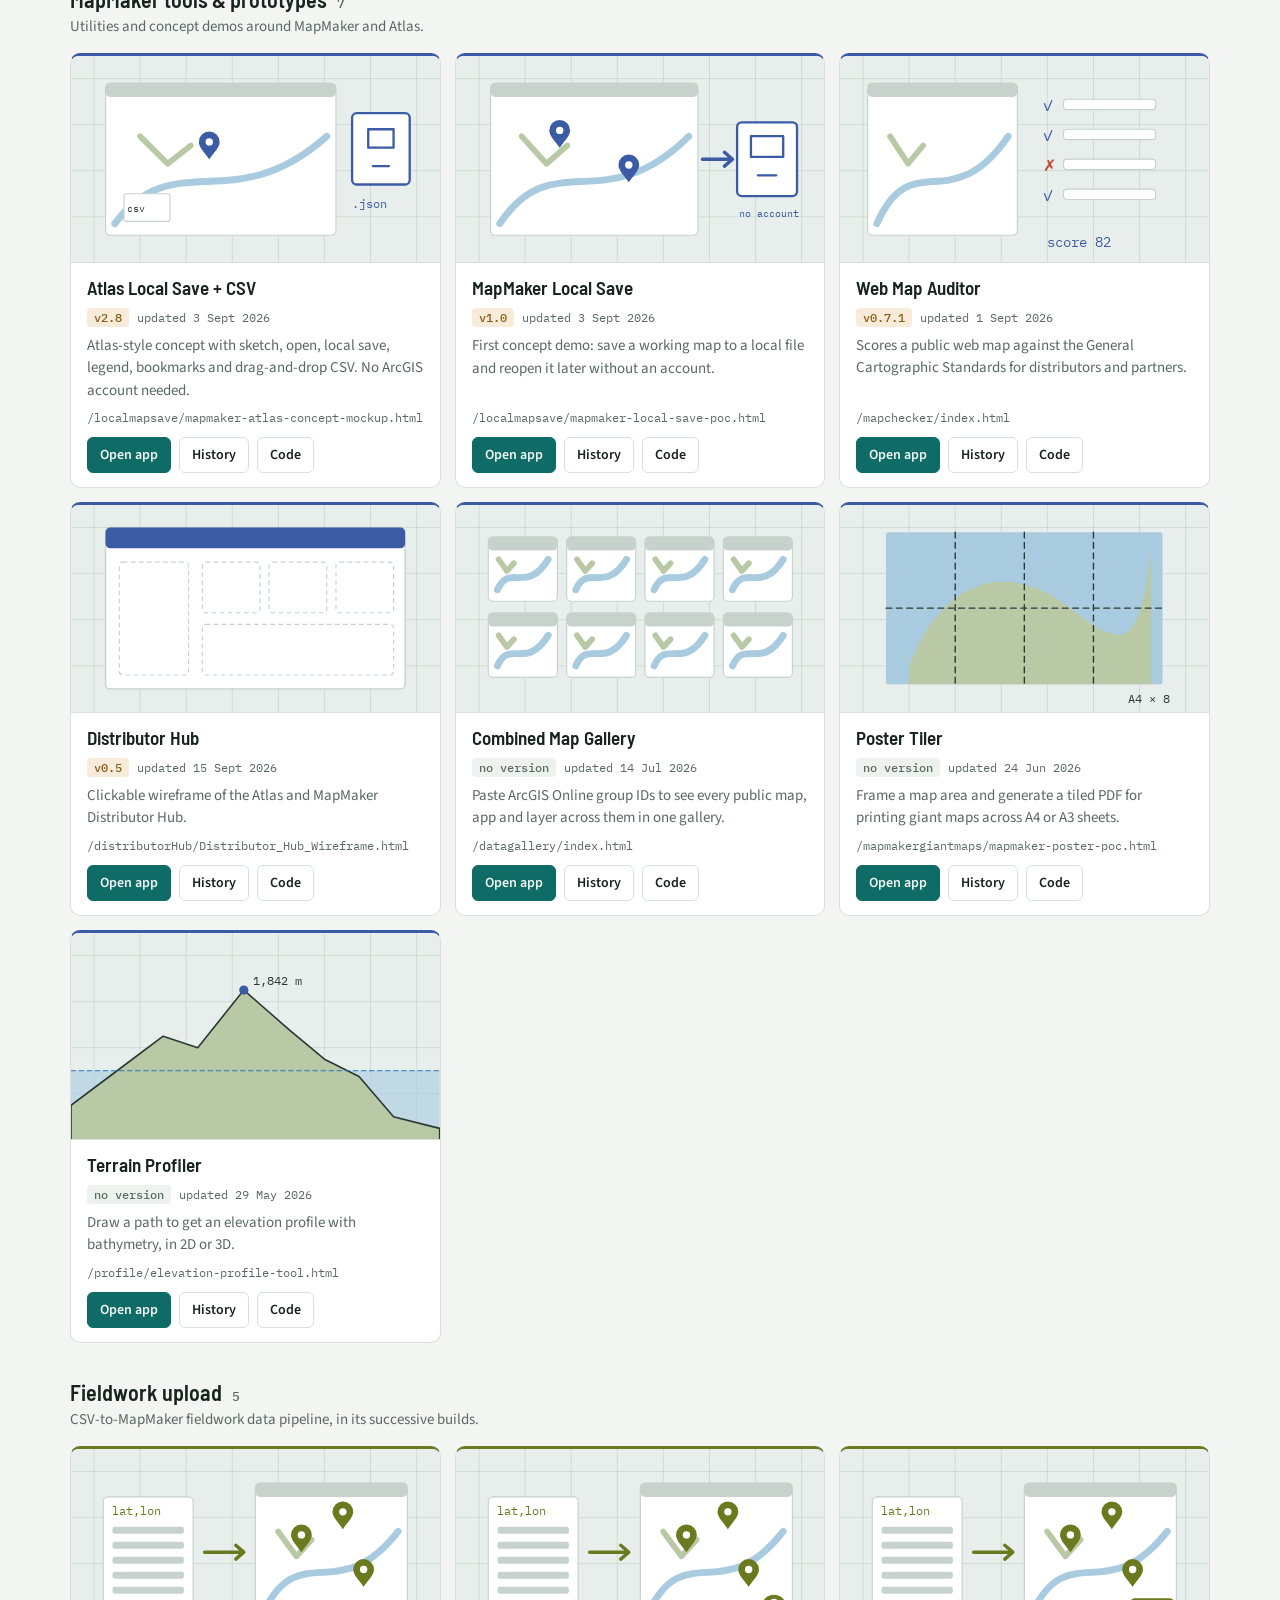
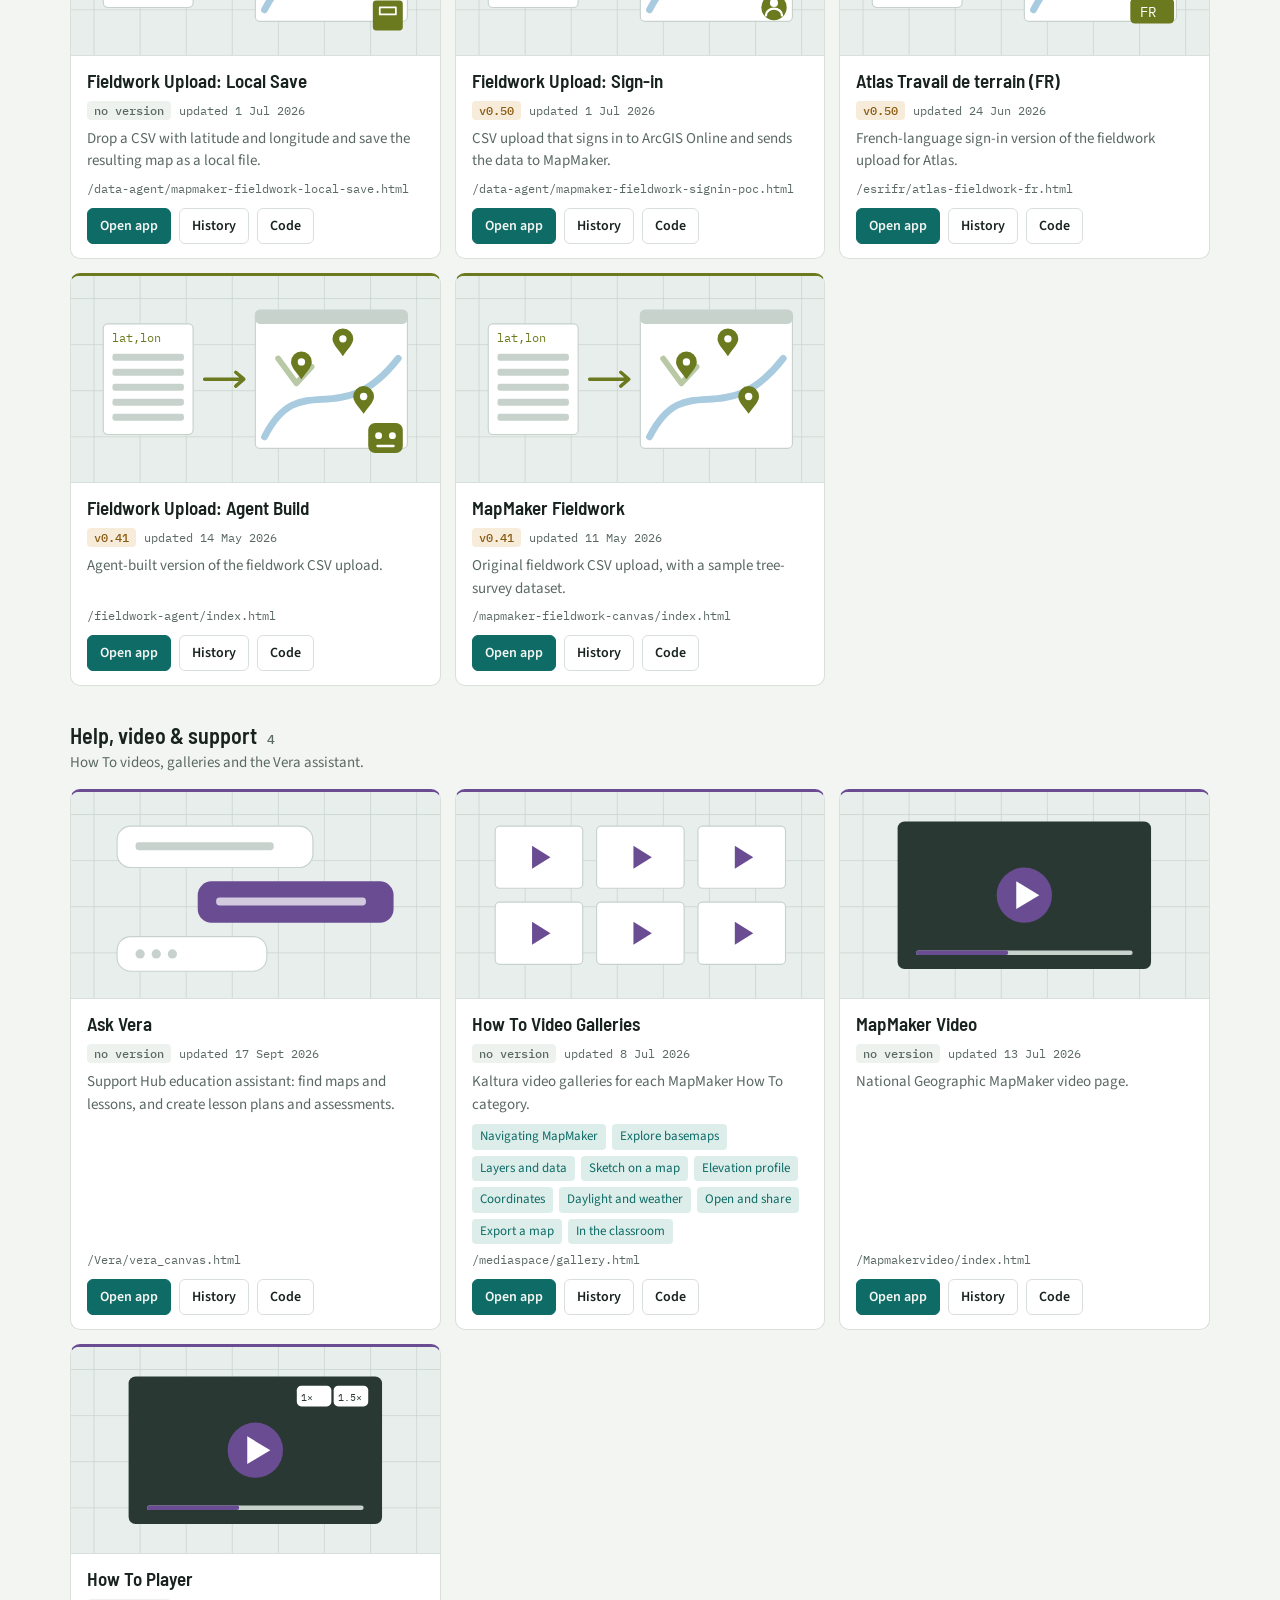
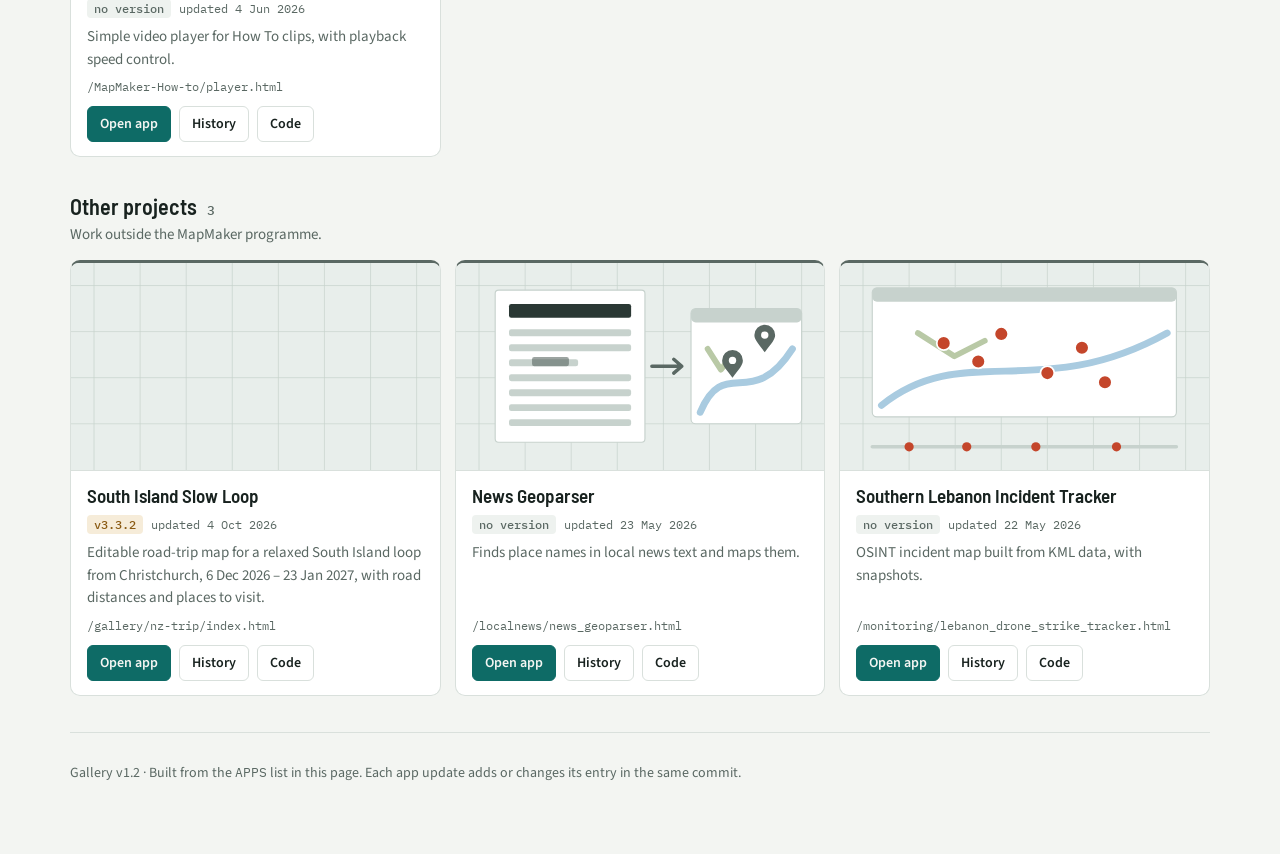
==== commit 24dbbac3: "Gallery: Pooh sticks card to v0.7.1 Co-Authored-By: Claude Opus 5.5 <noreply@anthropic.com> Claude-S" ====
--- a/index.html
+++ b/index.html
@@ -131,7 +131,7 @@
   {cat:"process", title:"Message in a Bottle", repo:"oceancurrents", path:"ocean-drift.html", version:"", updated:"2026-06-25", desc:"Surface-drift simulator. Drop bottles in the ocean and watch where currents carry them.", tags:"ocean drift currents simulation"},
 
   // Learning activities
-  {cat:"learn", title:"“I wonder where my stick goes,” said Pooh", repo:"curriculum_artifacts", path:"pooh-sticks.html", version:"0.7.0", updated:"2026-10-15", desc:"Pooh sticks for the whole world: drop a stick in any stream, guess where it ends up, then follow the water downhill to the sea, or to a lake it can never leave.", tags:"rivers stream drainage basin watershed sea ocean game poohsticks pooh prediction elevation flow"},
+  {cat:"learn", title:"“I wonder where my stick goes,” said Pooh", repo:"curriculum_artifacts", path:"pooh-sticks.html", version:"0.7.1", updated:"2026-10-15", desc:"Pooh sticks for the whole world: drop a stick in any stream, guess where it ends up, then follow the water downhill to the sea, or to a lake it can never leave.", tags:"rivers stream drainage basin watershed sea ocean game poohsticks pooh prediction elevation flow"},
   {cat:"learn", title:"Grocery Store Site Challenge", repo:"sketchup", path:"food-desert-grocery-site.html", version:"0.7.0", updated:"2026-09-24", desc:"Find the best site for a supermarket in a food desert, then design it in SketchUp.", tags:"sketchup food desert site selection 3d"},
   {cat:"learn", title:"Globe Assessment", repo:"3Dmodels", path:"index.html", version:"1.0", updated:"2026-05-06", desc:"Interactive 3D globe quiz on continents, oceans, countries and plate boundaries, with downloadable results.", tags:"quiz assessment globe plates"},
   {cat:"learn", title:"Label the Volcano", repo:"assesmentgames", path:"volcano.html", version:"", updated:"2026-05-05", desc:"Drag-and-drop labelling game for the parts of a volcano.", tags:"volcano game assessment"},
